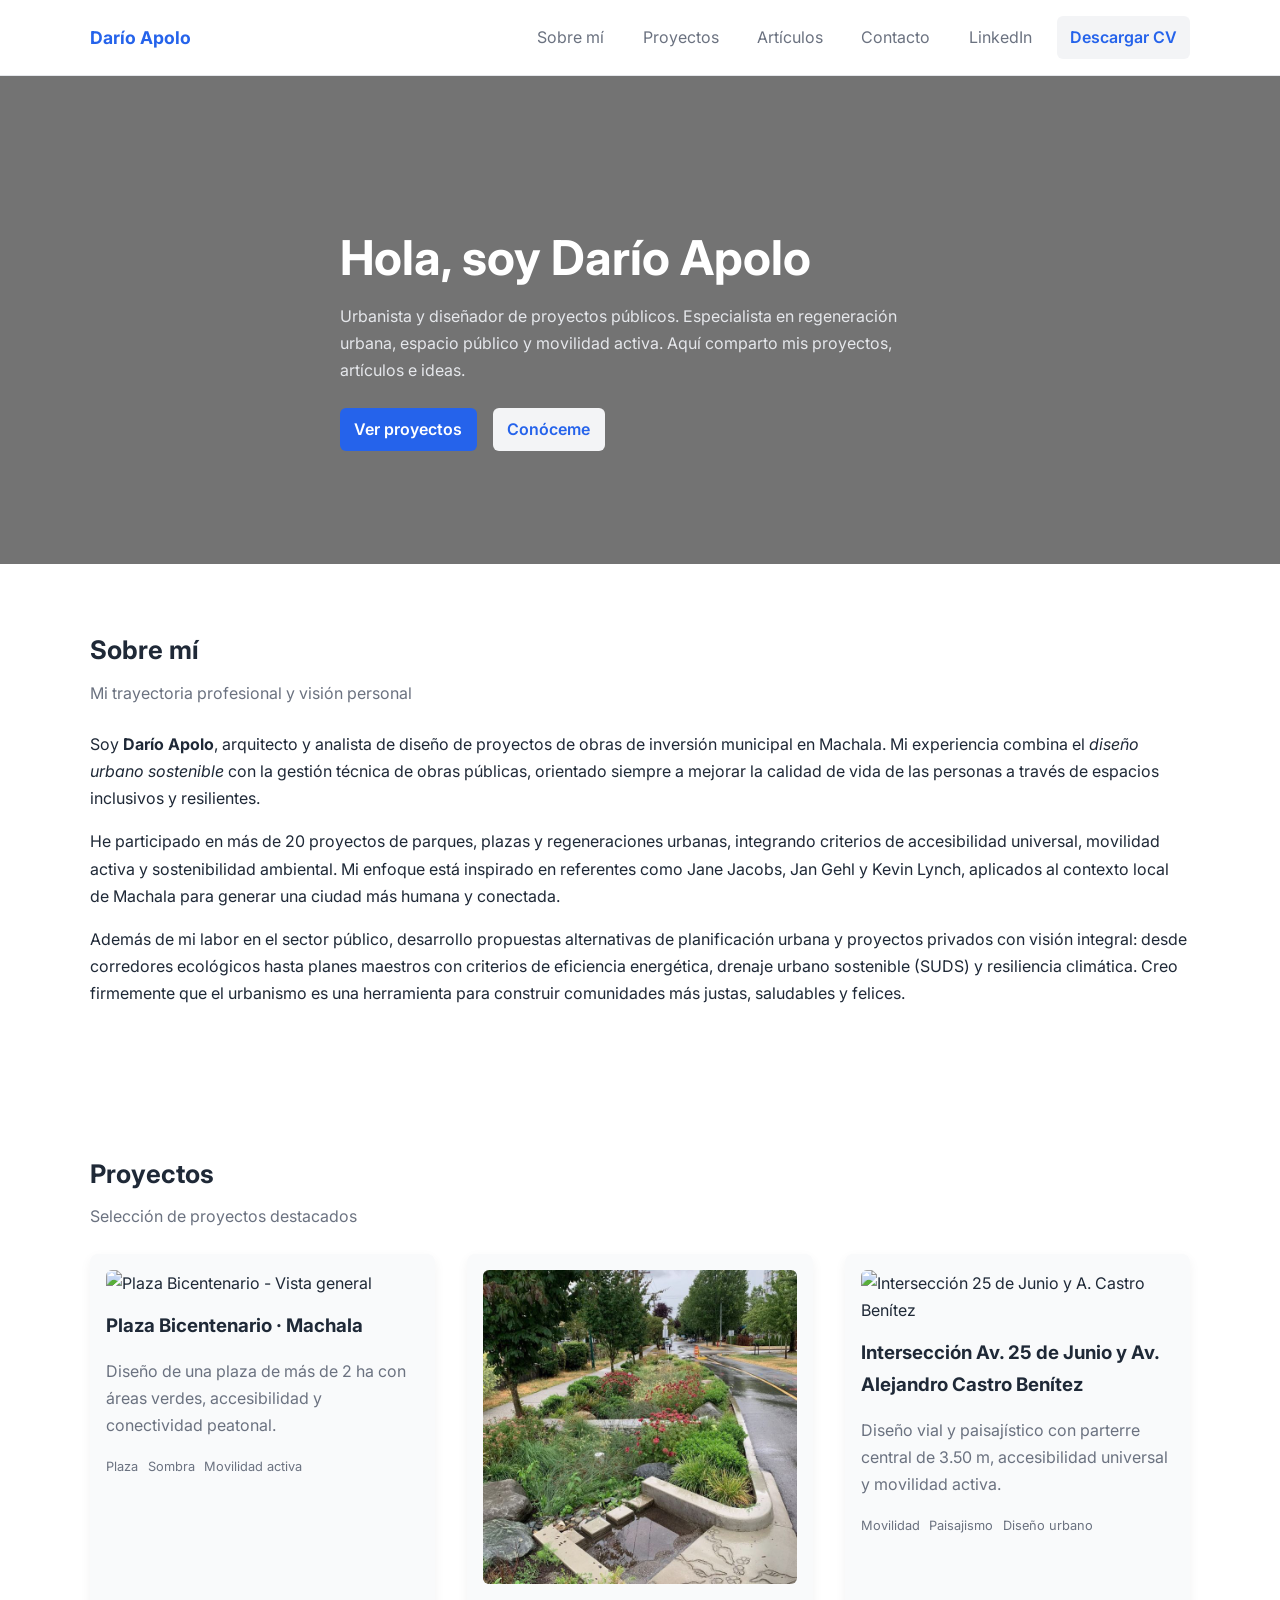
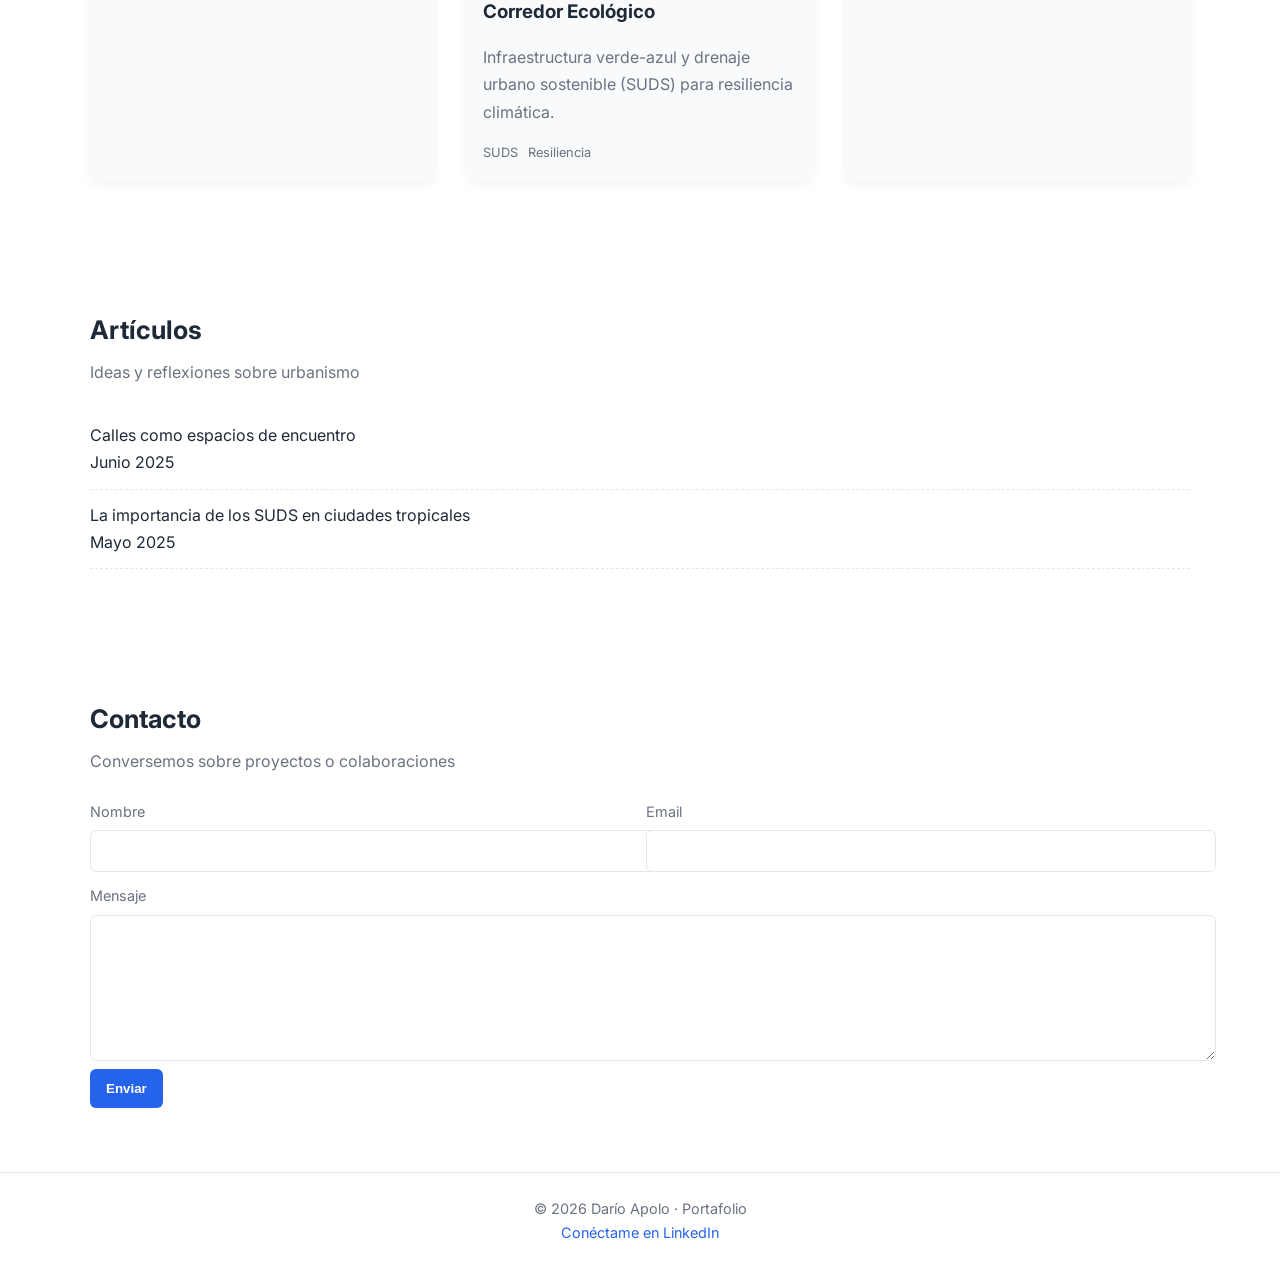
==== index.html @ 5252ee56 "Primer commit: portafolio" ====
<!doctype html>
<html lang="es">
<head>
  <meta charset="utf-8" />
  <meta name="viewport" content="width=device-width, initial-scale=1" />
  <title>Portafolio — Darío Apolo</title>
  <meta name="description" content="Portafolio profesional de Darío Apolo: proyectos urbanos, artículos y contacto." />
  <link rel="icon" href="favicon.ico" />
  <link href="https://fonts.googleapis.com/css2?family=Inter:wght@400;600;700&display=swap" rel="stylesheet">

  <style>
    :root {
      --bg: #ffffff;
      --text: #1f2937;
      --muted: #6b7280;
      --brand: #2563eb;
    }

    body {
      margin: 0;
      font-family: 'Inter', sans-serif;
      color: var(--text);
      background: var(--bg);
      line-height: 1.7;
    }

    .container {width: min(1100px, 92%); margin-inline: auto;}

    /* ===== NAVBAR ===== */
    header {
      position: sticky;
      top: 0;
      background: white;
      border-bottom: 1px solid #e5e7eb;
      z-index: 50;
    }

    nav {
      display: flex;
      align-items: center;
      justify-content: space-between;
      padding: 1rem 0;
    }

    .brand {
      font-weight: 700;
      font-size: 1.1rem;
      color: var(--brand);
      text-decoration: none;
    }

    .nav-links {display: flex; gap: .8rem; flex-wrap: wrap;}
    .nav-links a {
      text-decoration: none;
      color: var(--muted);
      padding: 0.5rem 0.8rem;
      transition: 0.2s;
      border-radius: 6px;
    }
    .nav-links a:hover,
    .nav-links a.active {
      color: var(--brand);
      background: #f3f4f6;
    }

    .btn {
      padding: 0.5rem 0.9rem;
      border-radius: 6px;
      font-weight: 600;
      text-decoration: none;
    }
    .btn.secondary {
      background: #f3f4f6;
      color: var(--brand);
    }

    /* ===== HERO con foto de fondo ===== */
    .hero {
      position: relative;
      min-height: 40vH;
      display: flex;
      align-items: center;
      color: white;
      background: url("img/perfil.jpg") center/cover no-repeat;
    background-position:center 20%;}

    .hero .overlay {
      position: absolute;
      inset: 0;
      background: rgba(0,0,0,0.55);
      z-index: 1;
    }

    .hero-content {
      position: relative;
      z-index: 2;
      max-width: 600px;
    }

    .hero-content h1 {
      font-size: clamp(2rem, 4vw, 3rem);
      margin-bottom: 1rem;
      line-height: 1.2;
    }

    .hero-content p {
      margin-bottom: 1.5rem;
      color: #e5e7eb;
    }

    .buttons {display: flex; gap: 1rem; flex-wrap: wrap;}

    /* ===== SECCIONES ===== */
    section {padding: 64px 0;}
    .section-title {font-size: 1.6rem; margin: 0 0 0.5rem;}
    .section-lead {color: var(--muted); margin: 0 0 1.5rem;}

    /* ===== GRID PROYECTOS ===== */
    .grid {
      display: grid;
      gap: 32px;
      grid-template-columns: repeat(auto-fill, minmax(300px, 1fr));
    }

    .card {
      background: #f9fafb;
      border-radius: 8px;
      padding: 16px;
      box-shadow: 0 4px 12px rgba(0,0,0,0.05);
    }
    .card img {
      width: 100%;
      border-radius: 6px;
      margin-bottom: .8rem;
      display: block;
    }
    .card h3 {margin: 0.5rem 0;}
    .card p {color: var(--muted);}
    .badges {display: flex; gap: .6rem; flex-wrap: wrap; font-size: 0.8rem; color: var(--muted);}

    /* ===== ARTÍCULOS ===== */
    .post {padding: 12px 0; border-bottom: 1px dashed #e5e7eb;}
    .post a {text-decoration: none; color: var(--text);}
    .post a:hover {text-decoration: underline; color: var(--brand);}

    /* ===== FORMULARIO ===== */
    form .row {display: grid; gap: 12px; grid-template-columns: 1fr 1fr;}
    form .full {grid-column: span 2;}
    label {font-size: .9rem; color: var(--muted); margin-bottom: 6px; display: block;}
    input, textarea {
      width: 100%;
      padding: 12px;
      border-radius: 6px;
      border: 1px solid #e5e7eb;
      background: white;
      color: var(--text);
      font-family: inherit;
    }
    textarea {min-height: 120px;}
    input:focus, textarea:focus {
      outline: none;
      border-color: var(--brand);
      box-shadow: 0 0 0 2px rgba(37,99,235,.2);
    }
    button {
      background: var(--brand);
      color: white;
      border: none;
      padding: 12px 16px;
      border-radius: 6px;
      font-weight: 600;
      cursor: pointer;
    }

    /* ===== FOOTER ===== */
    footer {
      border-top: 1px solid #e5e7eb;
      padding: 24px 0;
      text-align: center;
      color: var(--muted);
      font-size: 0.9rem;
    }
  </style>
</head>
<body>
  <header>
    <div class="container">
      <nav>
        <a class="brand" href="#inicio">Darío Apolo</a>
        <div class="nav-links">
          <a href="#sobre-mi">Sobre mí</a>
          <a href="#proyectos">Proyectos</a>
          <a href="#articulos">Artículos</a>
          <a href="#contacto">Contacto</a>
          <a href="https://www.linkedin.com/in/joseapolog" target="_blank">LinkedIn</a>
          <a class="btn secondary" href="cv-dario-apolo.pdf" download target="_blank" rel="noopener">Descargar CV</a>
        </div>
      </nav>
    </div>
  </header>

  <main id="inicio">
    <!-- HERO -->
    <section class="hero">
      <div class="overlay"></div>
      <div class="hero-content container">
        <h1>Hola, soy <strong>Darío Apolo</strong></h1>
        <p>Urbanista y diseñador de proyectos públicos. Especialista en regeneración urbana, espacio público y movilidad activa. Aquí comparto mis proyectos, artículos e ideas.</p>
        <div class="buttons">
          <a class="btn" style="background: var(--brand); color:white;" href="#proyectos">Ver proyectos</a>
          <a class="btn secondary" href="#sobre-mi">Conóceme</a>
        </div>
      </div>
    </section>

    <!-- SOBRE MÍ -->
    <section id="sobre-mi" class="container">
      <h2 class="section-title">Sobre mí</h2>
      <p class="section-lead">Mi trayectoria profesional y visión personal</p>
      <p>Soy <strong>Darío Apolo</strong>, arquitecto y analista de diseño de proyectos de obras de inversión municipal en Machala. Mi experiencia combina el <em>diseño urbano sostenible</em> con la gestión técnica de obras públicas, orientado siempre a mejorar la calidad de vida de las personas a través de espacios inclusivos y resilientes.</p>
      <p>He participado en más de 20 proyectos de parques, plazas y regeneraciones urbanas, integrando criterios de accesibilidad universal, movilidad activa y sostenibilidad ambiental. Mi enfoque está inspirado en referentes como Jane Jacobs, Jan Gehl y Kevin Lynch, aplicados al contexto local de Machala para generar una ciudad más humana y conectada.</p>
      <p>Además de mi labor en el sector público, desarrollo propuestas alternativas de planificación urbana y proyectos privados con visión integral: desde corredores ecológicos hasta planes maestros con criterios de eficiencia energética, drenaje urbano sostenible (SUDS) y resiliencia climática. Creo firmemente que el urbanismo es una herramienta para construir comunidades más justas, saludables y felices.</p>
    </section>
<!-- PROYECTOS -->
<section id="proyectos" class="container">
  <h2 class="section-title">Proyectos</h2>
  <p class="section-lead">Selección de proyectos destacados</p>

  <div class="grid">
    <article class="card" data-gallery="bicentenario">
      <img src="img/plazabicentenario.jpg" alt="Plaza Bicentenario - Vista general">
      <h3>Plaza Bicentenario · Machala</h3>
      <p>Diseño de una plaza de más de 2 ha con áreas verdes, accesibilidad y conectividad peatonal.</p>
      <div class="badges"><span>Plaza</span><span>Sombra</span><span>Movilidad activa</span></div>
    </article>

    <article class="card" data-gallery="suds">
      <img src="img/SUDS.jpg" alt="Corredor ecológico - detalle">
      <h3>Corredor Ecológico</h3>
      <p>Infraestructura verde-azul y drenaje urbano sostenible (SUDS) para resiliencia climática.</p>
      <div class="badges"><span>SUDS</span><span>Resiliencia</span></div>
    </article>

    <article class="card" data-gallery="interseccion">
      <img src="img/Interseccion.jpg" alt="Intersección 25 de Junio y A. Castro Benítez">
      <h3>Intersección Av. 25 de Junio y Av. Alejandro Castro Benítez</h3>
      <p>Diseño vial y paisajístico con parterre central de 3.50 m, accesibilidad universal y movilidad activa.</p>
      <div class="badges"><span>Movilidad</span><span>Paisajismo</span><span>Diseño urbano</span></div>
    </article>
  </div>
</section>

<!-- LIGHTBOX -->
<div id="lightbox" class="lightbox hidden">
  <span class="close">&times;</span>
  <img class="lightbox-img" src="" alt="">
  <button class="prev">&#10094;</button>
  <button class="next">&#10095;</button>
</div>

<style>
  .lightbox {
    position: fixed; inset: 0;
    background: rgba(0,0,0,0.85);
    display: flex; justify-content: center; align-items: center;
    z-index: 999;
  }
  .lightbox.hidden {display: none;}
  .lightbox-img {
    max-width: 90%; max-height: 80vh;
    border-radius: 8px; box-shadow: 0 0 20px rgba(0,0,0,0.5);
  }
  .close {
    position: absolute; top: 20px; right: 30px;
    font-size: 2rem; color: #fff; cursor: pointer;
  }
  .prev, .next {
    position: absolute; top: 50%;
    transform: translateY(-50%);
    background: none; border: none;
    font-size: 3rem; color: #fff; cursor: pointer;
  }
  .prev {left: 20px;}
  .next {right: 20px;}
</style>

<script>
  // Galerías de imágenes
  const galleries = {
    bicentenario: [
      "img/plazabicentenario.jpg",
      "img/plaza2.jpg",
      "img/plaza3.jpg"
    ],
    suds: [
      "img/SUDS.jpg",
      "img/suds1.jpg",
      "img/SUDS3.jpg"
    ],
    interseccion: [
      "img/Interseccion.jpg",
      "img/inter1.jpg",
      "img/inter2.jpg"
    ]
  };

  const lightbox = document.getElementById("lightbox");
  const lightboxImg = document.querySelector(".lightbox-img");
  const closeBtn = document.querySelector(".close");
  const prevBtn = document.querySelector(".prev");
  const nextBtn = document.querySelector(".next");

  let currentGallery = [];
  let currentIndex = 0;

  // Abrir galería al hacer clic
  document.querySelectorAll(".card").forEach(card => {
    card.addEventListener("click", () => {
      const galleryName = card.dataset.gallery;
      currentGallery = galleries[galleryName];
      currentIndex = 0;
      showImage();
      lightbox.classList.remove("hidden");
    });
  });

  function showImage() {
    lightboxImg.src = currentGallery[currentIndex];
  }

  // Controles
  prevBtn.addEventListener("click", () => {
    currentIndex = (currentIndex - 1 + currentGallery.length) % currentGallery.length;
    showImage();
  });
  nextBtn.addEventListener("click", () => {
    currentIndex = (currentIndex + 1) % currentGallery.length;
    showImage();
  });
  closeBtn.addEventListener("click", () => lightbox.classList.add("hidden"));

  // Teclado
  document.addEventListener("keydown", e => {
    if (lightbox.classList.contains("hidden")) return;
    if (e.key === "Escape") lightbox.classList.add("hidden");
    if (e.key === "ArrowLeft") prevBtn.click();
    if (e.key === "ArrowRight") nextBtn.click();
  });
</script>

    <!-- ARTÍCULOS -->
    <section id="articulos" class="container">
      <h2 class="section-title">Artículos</h2>
      <p class="section-lead">Ideas y reflexiones sobre urbanismo</p>
      <div class="post"><a href="#">Calles como espacios de encuentro</a><div class="small">Junio 2025</div></div>
      <div class="post"><a href="#">La importancia de los SUDS en ciudades tropicales</a><div class="small">Mayo 2025</div></div>
    </section>

    <!-- CONTACTO -->
    <section id="contacto" class="container">
      <h2 class="section-title">Contacto</h2>
      <p class="section-lead">Conversemos sobre proyectos o colaboraciones</p>
      <form action="mailto:correo@ejemplo.com" method="post" enctype="text/plain">
        <div class="row">
          <div>
            <label for="nombre">Nombre</label>
            <input id="nombre" name="Nombre" required>
          </div>
          <div>
            <label for="email">Email</label>
            <input id="email" type="email" name="Email" required>
          </div>
          <div class="full">
            <label for="mensaje">Mensaje</label>
            <textarea id="mensaje" name="Mensaje"></textarea>
          </div>
        </div>
        <button type="submit">Enviar</button>
      </form>
    </section>
  </main>

  <!-- FOOTER -->
  <footer>
    © <span id="year"></span> Darío Apolo · Portafolio  
    <br>
    <a href="https://www.linkedin.com/in/joseapolog" target="_blank" style="color:var(--brand); text-decoration:none;">
      Conéctame en LinkedIn
    </a>
  </footer>

  <script>
    document.getElementById('year').textContent = new Date().getFullYear();
    const links = document.querySelectorAll('.nav-links a[href^="#"]');
    const sections = [...links].map(a => document.querySelector(a.getAttribute('href')));
    const observer = new IntersectionObserver(entries => {
      entries.forEach(entry => {
        if(entry.isIntersecting){
          links.forEach(a=>a.classList.remove('active'));
          const active=links.find(a=>a.getAttribute('href')==='#'+entry.target.id);
          if(active) active.classList.add('active');
        }
      });
    },{threshold:.3});
    sections.forEach(sec => {if(sec) observer.observe(sec)});
  </script>
</body>
</html>
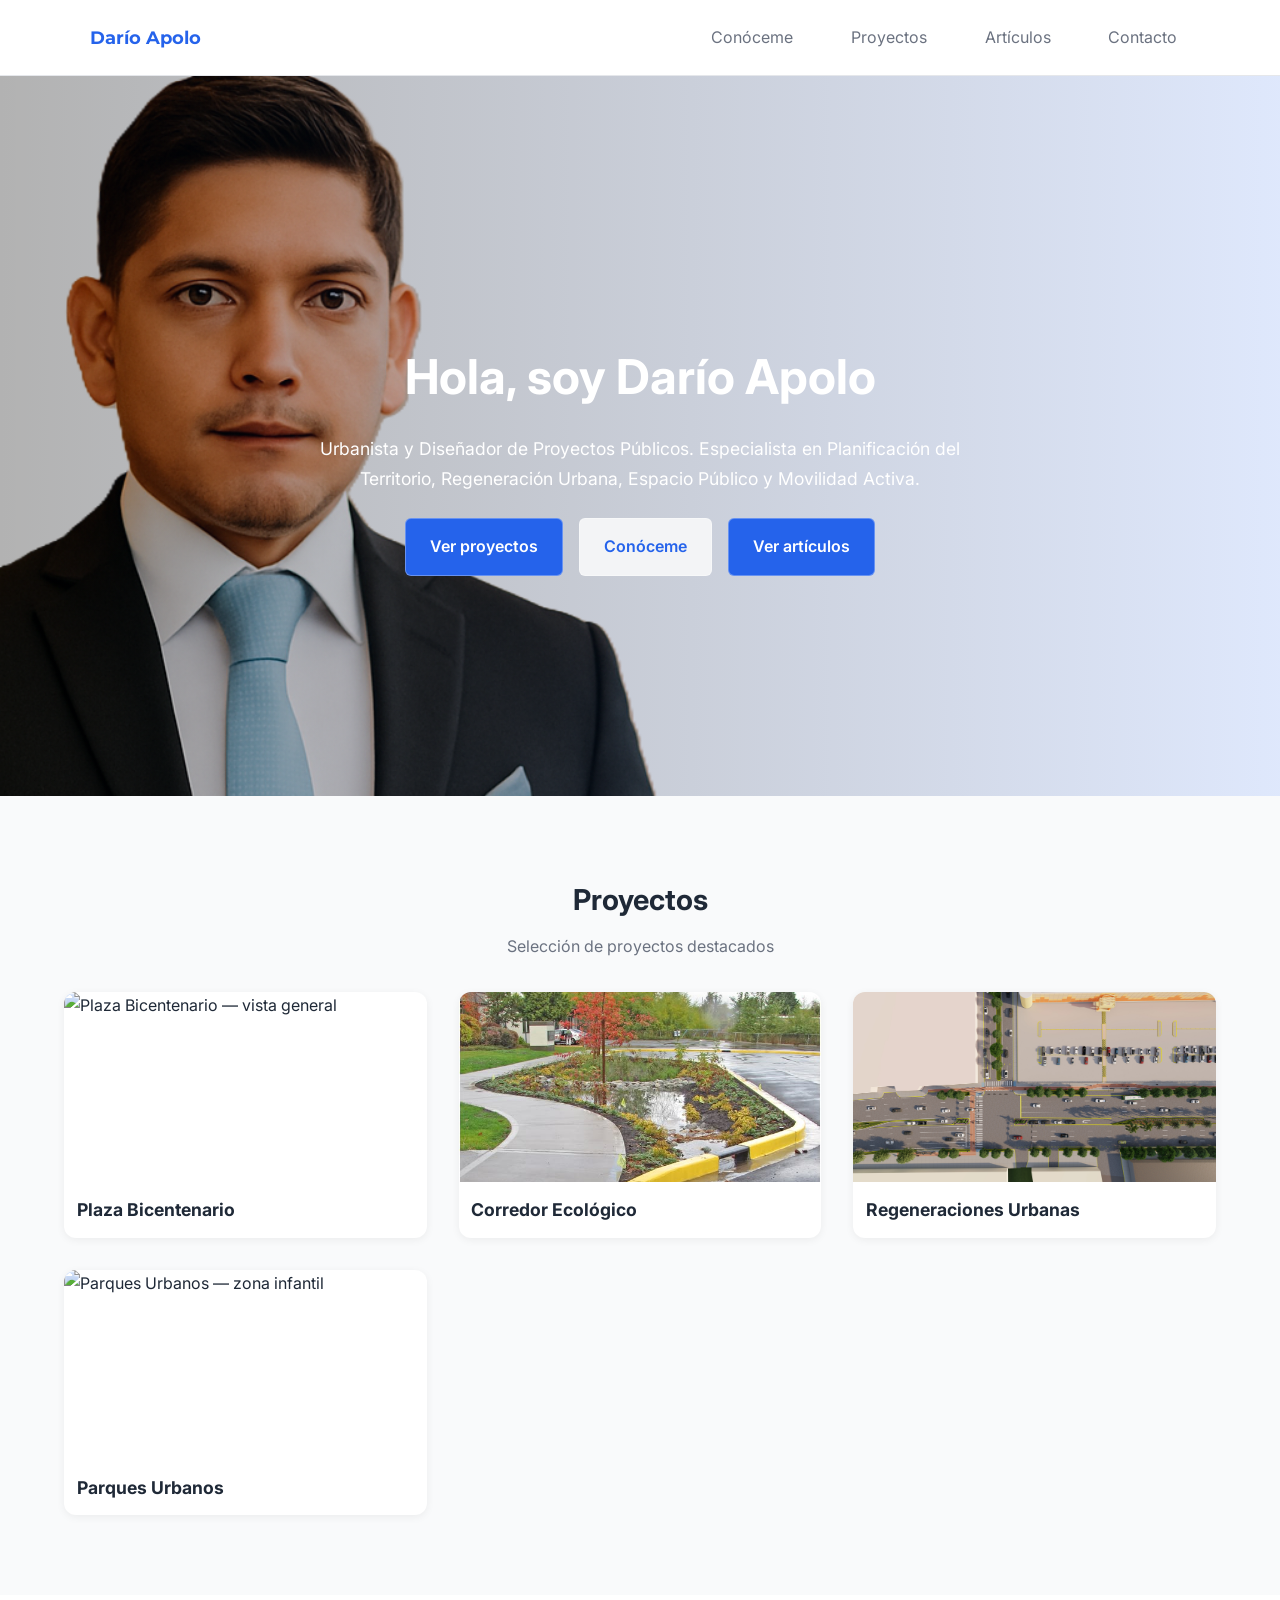
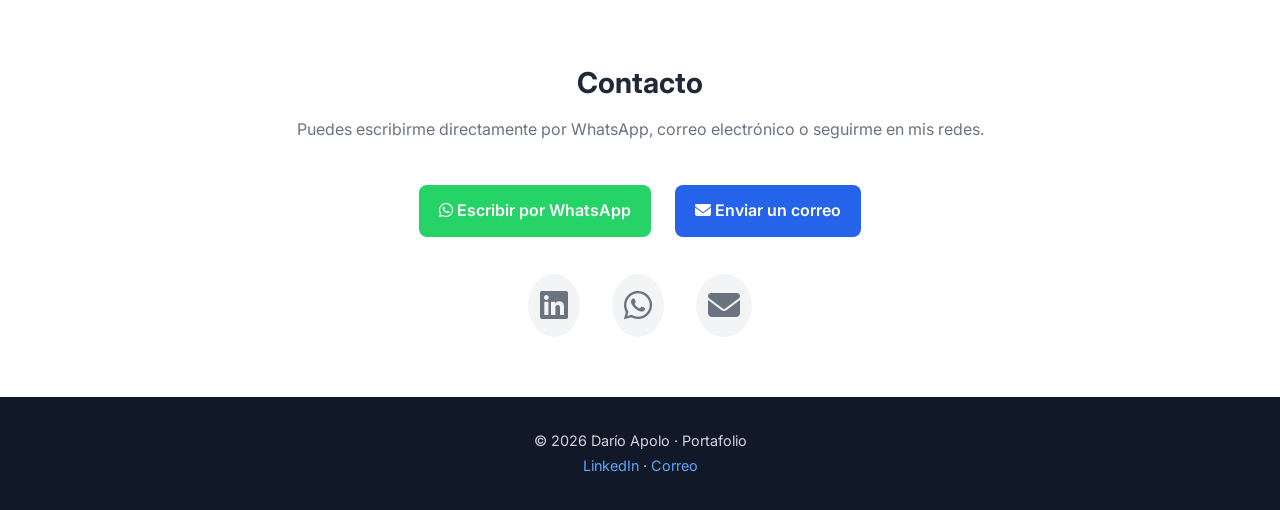
==== commit f0b4067a: "Actualizar contenido en index.html" ====
--- a/index.html
+++ b/index.html
@@ -5,195 +5,177 @@
   <meta name="viewport" content="width=device-width, initial-scale=1" />
   <title>Portafolio — Darío Apolo</title>
   <meta name="description" content="Portafolio profesional de Darío Apolo: proyectos urbanos, artículos y contacto." />
-  <link rel="icon" href="favicon.ico" />
-  <link href="https://fonts.googleapis.com/css2?family=Inter:wght@400;600;700&display=swap" rel="stylesheet">
-
-  <style>
+  <link href="https://fonts.googleapis.com/css2?family=Inter:wght@400;600&family=Montserrat:wght@700&display=swap" rel="stylesheet">
+  <!-- FontAwesome para iconos -->
+  <link rel="stylesheet" href="https://cdnjs.cloudflare.com/ajax/libs/font-awesome/6.5.0/css/all.min.css">
+<style>
     :root {
       --bg: #ffffff;
+      --bg-alt: #f9fafb;
       --text: #1f2937;
       --muted: #6b7280;
       --brand: #2563eb;
-    }
-
-    body {
-      margin: 0;
-      font-family: 'Inter', sans-serif;
-      color: var(--text);
-      background: var(--bg);
-      line-height: 1.7;
-    }
-
-    .container {width: min(1100px, 92%); margin-inline: auto;}
-
-    /* ===== NAVBAR ===== */
-    header {
-      position: sticky;
-      top: 0;
-      background: white;
-      border-bottom: 1px solid #e5e7eb;
-      z-index: 50;
-    }
-
-    nav {
+      --brand-dark: #1e40af;
+      --overlay: rgba(0,0,0,.65);
+    }
+
+    * {box-sizing: border-box;}
+    body {margin:0; font-family:'Inter',sans-serif; color:var(--text); background:var(--bg); line-height:1.7;}
+    .container {width:min(1100px,92%); margin-inline:auto;}
+    a {color:inherit}
+
+    /* Header */
+    header {position:sticky; top:0; background:#fff; border-bottom:1px solid #e5e7eb; z-index:50;}
+    nav {display:flex; justify-content:space-between; align-items:center; padding:1rem 0;}
+    .brand {font-family:'Montserrat',sans-serif; font-weight:700; font-size:1.1rem; color:var(--brand); text-decoration:none;}
+    .nav-links {display:flex; gap:2rem;}
+    .nav-links a {text-decoration:none; color:var(--muted); padding:.5rem .8rem; border-radius:6px; transition:.2s;}
+    .nav-links a:hover {background:#f3f4f6; color:var(--brand);}
+
+    /* Hero */
+    .hero {
+      position: relative;
       display: flex;
+      flex-direction: column;
+      justify-content: center;
       align-items: center;
-      justify-content: space-between;
-      padding: 1rem 0;
-    }
-
-    .brand {
-      font-weight: 700;
+      min-height: 80vh;
+      text-align: center;
+      color: white;
+      background: url("img/perfil1.png") no-repeat;
+      background-size: cover;
+      background-position: 20% top; /* desplaza tu cara a la izquierda */
+    }
+
+    .hero::before {
+  content: "";
+  position: absolute;
+  inset: 0;
+  background: 
+    linear-gradient(to right, rgba(0,0,0,0.3), rgba(37,99,235,0.15)), /* degradado dinámico */
+    url("img/perfil1.png") no-repeat;
+  background-size: cover;
+  background-position: 20% top;
+  z-index: 0;
+}
+    .hero > * {
+      position: relative;
+      z-index: 2;
+    }
+
+    .hero h1 {
+      font-size: clamp(2rem, 5vw, 3rem);
+      margin-bottom: 1rem;
+    }
+
+    .hero p {
+      max-width: 650px;
+      margin: 0 auto 1.5rem;
       font-size: 1.1rem;
-      color: var(--brand);
-      text-decoration: none;
-    }
-
-    .nav-links {display: flex; gap: .8rem; flex-wrap: wrap;}
-    .nav-links a {
-      text-decoration: none;
-      color: var(--muted);
-      padding: 0.5rem 0.8rem;
-      transition: 0.2s;
-      border-radius: 6px;
-    }
-    .nav-links a:hover,
-    .nav-links a.active {
-      color: var(--brand);
-      background: #f3f4f6;
+    }
+
+    .buttons {
+      display: flex;
+      gap: 1rem;
+      justify-content: center;
+      flex-wrap: wrap;
     }
 
     .btn {
-      padding: 0.5rem 0.9rem;
+      padding: 0.9rem 1.5rem;
       border-radius: 6px;
       font-weight: 600;
       text-decoration: none;
-    }
-    .btn.secondary {
-      background: #f3f4f6;
-      color: var(--brand);
-    }
-
-    /* ===== HERO con foto de fondo ===== */
-    .hero {
-      position: relative;
-      min-height: 40vH;
-      display: flex;
-      align-items: center;
-      color: white;
-      background: url("img/perfil.jpg") center/cover no-repeat;
-    background-position:center 20%;}
-
-    .hero .overlay {
-      position: absolute;
-      inset: 0;
-      background: rgba(0,0,0,0.55);
-      z-index: 1;
-    }
-
-    .hero-content {
-      position: relative;
-      z-index: 2;
-      max-width: 600px;
-    }
-
-    .hero-content h1 {
-      font-size: clamp(2rem, 4vw, 3rem);
-      margin-bottom: 1rem;
-      line-height: 1.2;
-    }
-
-    .hero-content p {
-      margin-bottom: 1.5rem;
-      color: #e5e7eb;
-    }
-
-    .buttons {display: flex; gap: 1rem; flex-wrap: wrap;}
-
-    /* ===== SECCIONES ===== */
-    section {padding: 64px 0;}
-    .section-title {font-size: 1.6rem; margin: 0 0 0.5rem;}
-    .section-lead {color: var(--muted); margin: 0 0 1.5rem;}
-
-    /* ===== GRID PROYECTOS ===== */
-    .grid {
-      display: grid;
-      gap: 32px;
-      grid-template-columns: repeat(auto-fill, minmax(300px, 1fr));
-    }
-
-    .card {
-      background: #f9fafb;
-      border-radius: 8px;
-      padding: 16px;
-      box-shadow: 0 4px 12px rgba(0,0,0,0.05);
-    }
-    .card img {
-      width: 100%;
-      border-radius: 6px;
-      margin-bottom: .8rem;
-      display: block;
-    }
-    .card h3 {margin: 0.5rem 0;}
-    .card p {color: var(--muted);}
-    .badges {display: flex; gap: .6rem; flex-wrap: wrap; font-size: 0.8rem; color: var(--muted);}
-
-    /* ===== ARTÍCULOS ===== */
-    .post {padding: 12px 0; border-bottom: 1px dashed #e5e7eb;}
-    .post a {text-decoration: none; color: var(--text);}
-    .post a:hover {text-decoration: underline; color: var(--brand);}
-
-    /* ===== FORMULARIO ===== */
-    form .row {display: grid; gap: 12px; grid-template-columns: 1fr 1fr;}
-    form .full {grid-column: span 2;}
-    label {font-size: .9rem; color: var(--muted); margin-bottom: 6px; display: block;}
-    input, textarea {
-      width: 100%;
-      padding: 12px;
-      border-radius: 6px;
-      border: 1px solid #e5e7eb;
-      background: white;
-      color: var(--text);
-      font-family: inherit;
-    }
-    textarea {min-height: 120px;}
-    input:focus, textarea:focus {
-      outline: none;
-      border-color: var(--brand);
-      box-shadow: 0 0 0 2px rgba(37,99,235,.2);
-    }
-    button {
-      background: var(--brand);
-      color: white;
-      border: none;
-      padding: 12px 16px;
-      border-radius: 6px;
-      font-weight: 600;
-      cursor: pointer;
-    }
-
-    /* ===== FOOTER ===== */
-    footer {
-      border-top: 1px solid #e5e7eb;
-      padding: 24px 0;
-      text-align: center;
-      color: var(--muted);
-      font-size: 0.9rem;
-    }
-  </style>
+      transition: 0.3s;
+    }
+
+    .btn.primary { background: #2563eb; color: white; }
+    .btn.secondary { background: #f3f4f6; color: #2563eb; }
+    .btn:hover { transform: scale(1.05); box-shadow: 0 6px 20px rgba(0,0,0,0.3); }
+    .btn {
+  backdrop-filter: blur(6px);
+  border: 1px solid rgba(255,255,255,0.3);
+}
+.card:hover {
+  transform: translateY(-6px) scale(1.02);
+  box-shadow: 0 12px 25px rgba(0,0,0,0.15);
+}
+.contact-icons a {
+  background: #f3f4f6;
+  border-radius: 50%;
+  padding: 12px;
+  transition: 0.3s;
+}
+.contact-icons a:hover {
+  background: var(--brand);
+  color: white;
+}
+footer {
+  background: linear-gradient(135deg, #111827, #1f2937);
+}
+
+    /* Secciones */
+    section {padding:64px 0;}
+    .section-title {font-size:1.8rem; text-align:center; margin:0 0 .5rem;}
+    .section-lead {color:var(--muted); text-align:center; margin:0 0 2rem;}
+
+    /* Proyectos (full width) */
+    .fullwidth {width:100%; padding:80px 0; background:var(--bg-alt);}
+    .fullwidth .grid {display:grid; gap:32px; grid-template-columns:repeat(auto-fit, minmax(280px,1fr)); width:100%; padding-inline:clamp(16px,5vw,64px);}
+
+    .card {background:#fff; border-radius:12px; box-shadow:0 2px 8px rgba(0,0,0,.06); overflow:hidden; transition:.2s; cursor:pointer;}
+    .card:hover {transform:translateY(-4px); box-shadow:0 10px 22px rgba(0,0,0,.12);}
+    .card img {width:100%; height:190px; object-fit:cover; display:block;}
+    .card h3 {margin:.8rem; font-size:1.1rem;}
+
+    /* Contacto */
+    .contact-buttons {text-align:center; margin-top:2rem;}
+    .contact-buttons a {display:inline-block; margin:10px; padding:12px 20px; border-radius:8px; font-weight:600; text-decoration:none; color:#fff;}
+    .whatsapp {background:#25D366;}
+    .email {background:var(--brand);}
+    .contact-icons {margin-top:2rem; text-align:center; font-size:2rem;}
+    .contact-icons a {margin:0 12px; color:var(--muted); transition:.2s;}
+    .contact-icons a:hover {color:var(--brand);}
+
+    /* Footer */
+    footer {background:#111827; color:#d1d5db; text-align:center; padding:2rem 1rem; font-size:.9rem;}
+    footer a {color:#60a5fa; text-decoration:none;}
+    footer a:hover {text-decoration:underline;}
+
+    /* Lightbox personalizado */
+    body.no-scroll {overflow:hidden;}
+    .lb {display:none; position:fixed; inset:0; background:var(--overlay); backdrop-filter: blur(3px); z-index:1000; align-items:center; justify-content:center;}
+    .lb[aria-hidden="false"] {display:flex;}
+    .lb-dialog {position:relative; width:min(95vw, 1100px); max-height:90vh; background:#0b0b0b; border-radius:14px; padding:10px; display:flex; align-items:center; justify-content:center; box-shadow:0 20px 60px rgba(0,0,0,.5);}
+    .lb-figure {margin:0; width:100%; display:flex; flex-direction:column; align-items:center; gap:10px;}
+    .lb-img {max-width:100%; max-height:75vh; border-radius:10px; display:block; object-fit:contain; background:#000;}
+    .lb-cap {color:#e5e7eb; font-size:.95rem; text-align:center; min-height:1.2em;}
+
+    .lb-btn {position:absolute; top:50%; transform:translateY(-50%); background:rgba(255,255,255,.12); color:#fff; border:none; width:46px; height:46px; border-radius:999px; font-size:22px; cursor:pointer; display:flex; align-items:center; justify-content:center; transition:.2s;}
+    .lb-btn:hover {background:rgba(255,255,255,.22);}
+    .lb-prev {left:12px;}
+    .lb-next {right:12px;}
+    .lb-close {position:absolute; top:10px; right:10px; width:42px; height:42px; border-radius:999px; border:none; cursor:pointer; background:rgba(255,255,255,.12); color:#fff; font-size:22px;}
+    .lb-hint {position:absolute; bottom:8px; right:12px; color:#9ca3af; font-size:.8rem;}
+
+    @media (max-width: 640px) {
+      .lb-dialog {width:96vw; padding:8px;}
+      .lb-btn {width:40px; height:40px; font-size:20px;}
+      .lb-img {max-height:70vh;}
+    }
+      </style>
 </head>
 <body>
+  <!-- HEADER -->
   <header>
     <div class="container">
       <nav>
         <a class="brand" href="#inicio">Darío Apolo</a>
         <div class="nav-links">
-          <a href="#sobre-mi">Sobre mí</a>
+          <a href="conoceme.html">Conóceme</a>
           <a href="#proyectos">Proyectos</a>
-          <a href="#articulos">Artículos</a>
+          <a href="https://www.linkedin.com/in/joseapolog" target="_blank">Artículos</a>
           <a href="#contacto">Contacto</a>
-          <a href="https://www.linkedin.com/in/joseapolog" target="_blank">LinkedIn</a>
-          <a class="btn secondary" href="cv-dario-apolo.pdf" download target="_blank" rel="noopener">Descargar CV</a>
         </div>
       </nav>
     </div>
@@ -202,207 +184,216 @@
   <main id="inicio">
     <!-- HERO -->
     <section class="hero">
-      <div class="overlay"></div>
-      <div class="hero-content container">
-        <h1>Hola, soy <strong>Darío Apolo</strong></h1>
-        <p>Urbanista y diseñador de proyectos públicos. Especialista en regeneración urbana, espacio público y movilidad activa. Aquí comparto mis proyectos, artículos e ideas.</p>
-        <div class="buttons">
-          <a class="btn" style="background: var(--brand); color:white;" href="#proyectos">Ver proyectos</a>
-          <a class="btn secondary" href="#sobre-mi">Conóceme</a>
-        </div>
+      <h1>Hola, soy <strong>Darío Apolo</strong></h1>
+      <p>Urbanista y Diseñador de Proyectos Públicos. Especialista en Planificación del Territorio, Regeneración Urbana, Espacio Público y Movilidad Activa.</p>
+      <div class="buttons">
+        <a class="btn primary" href="#proyectos">Ver proyectos</a>
+        <a class="btn secondary" href="conoceme.html">Conóceme</a>
+        <a class="btn primary" href="https://www.linkedin.com/in/joseapolog" target="_blank">Ver artículos</a>
       </div>
     </section>
 
-    <!-- SOBRE MÍ -->
-    <section id="sobre-mi" class="container">
-      <h2 class="section-title">Sobre mí</h2>
-      <p class="section-lead">Mi trayectoria profesional y visión personal</p>
-      <p>Soy <strong>Darío Apolo</strong>, arquitecto y analista de diseño de proyectos de obras de inversión municipal en Machala. Mi experiencia combina el <em>diseño urbano sostenible</em> con la gestión técnica de obras públicas, orientado siempre a mejorar la calidad de vida de las personas a través de espacios inclusivos y resilientes.</p>
-      <p>He participado en más de 20 proyectos de parques, plazas y regeneraciones urbanas, integrando criterios de accesibilidad universal, movilidad activa y sostenibilidad ambiental. Mi enfoque está inspirado en referentes como Jane Jacobs, Jan Gehl y Kevin Lynch, aplicados al contexto local de Machala para generar una ciudad más humana y conectada.</p>
-      <p>Además de mi labor en el sector público, desarrollo propuestas alternativas de planificación urbana y proyectos privados con visión integral: desde corredores ecológicos hasta planes maestros con criterios de eficiencia energética, drenaje urbano sostenible (SUDS) y resiliencia climática. Creo firmemente que el urbanismo es una herramienta para construir comunidades más justas, saludables y felices.</p>
-    </section>
-<!-- PROYECTOS -->
-<section id="proyectos" class="container">
-  <h2 class="section-title">Proyectos</h2>
-  <p class="section-lead">Selección de proyectos destacados</p>
-
-  <div class="grid">
-    <article class="card" data-gallery="bicentenario">
-      <img src="img/plazabicentenario.jpg" alt="Plaza Bicentenario - Vista general">
-      <h3>Plaza Bicentenario · Machala</h3>
-      <p>Diseño de una plaza de más de 2 ha con áreas verdes, accesibilidad y conectividad peatonal.</p>
-      <div class="badges"><span>Plaza</span><span>Sombra</span><span>Movilidad activa</span></div>
-    </article>
-
-    <article class="card" data-gallery="suds">
-      <img src="img/SUDS.jpg" alt="Corredor ecológico - detalle">
-      <h3>Corredor Ecológico</h3>
-      <p>Infraestructura verde-azul y drenaje urbano sostenible (SUDS) para resiliencia climática.</p>
-      <div class="badges"><span>SUDS</span><span>Resiliencia</span></div>
-    </article>
-
-    <article class="card" data-gallery="interseccion">
-      <img src="img/Interseccion.jpg" alt="Intersección 25 de Junio y A. Castro Benítez">
-      <h3>Intersección Av. 25 de Junio y Av. Alejandro Castro Benítez</h3>
-      <p>Diseño vial y paisajístico con parterre central de 3.50 m, accesibilidad universal y movilidad activa.</p>
-      <div class="badges"><span>Movilidad</span><span>Paisajismo</span><span>Diseño urbano</span></div>
-    </article>
-  </div>
-</section>
-
-<!-- LIGHTBOX -->
-<div id="lightbox" class="lightbox hidden">
-  <span class="close">&times;</span>
-  <img class="lightbox-img" src="" alt="">
-  <button class="prev">&#10094;</button>
-  <button class="next">&#10095;</button>
-</div>
-
-<style>
-  .lightbox {
-    position: fixed; inset: 0;
-    background: rgba(0,0,0,0.85);
-    display: flex; justify-content: center; align-items: center;
-    z-index: 999;
-  }
-  .lightbox.hidden {display: none;}
-  .lightbox-img {
-    max-width: 90%; max-height: 80vh;
-    border-radius: 8px; box-shadow: 0 0 20px rgba(0,0,0,0.5);
-  }
-  .close {
-    position: absolute; top: 20px; right: 30px;
-    font-size: 2rem; color: #fff; cursor: pointer;
-  }
-  .prev, .next {
-    position: absolute; top: 50%;
-    transform: translateY(-50%);
-    background: none; border: none;
-    font-size: 3rem; color: #fff; cursor: pointer;
-  }
-  .prev {left: 20px;}
-  .next {right: 20px;}
-</style>
-
-<script>
-  // Galerías de imágenes
-  const galleries = {
-    bicentenario: [
-      "img/plazabicentenario.jpg",
-      "img/plaza2.jpg",
-      "img/plaza3.jpg"
-    ],
-    suds: [
-      "img/SUDS.jpg",
-      "img/suds1.jpg",
-      "img/SUDS3.jpg"
-    ],
-    interseccion: [
-      "img/Interseccion.jpg",
-      "img/inter1.jpg",
-      "img/inter2.jpg"
-    ]
-  };
-
-  const lightbox = document.getElementById("lightbox");
-  const lightboxImg = document.querySelector(".lightbox-img");
-  const closeBtn = document.querySelector(".close");
-  const prevBtn = document.querySelector(".prev");
-  const nextBtn = document.querySelector(".next");
-
-  let currentGallery = [];
-  let currentIndex = 0;
-
-  // Abrir galería al hacer clic
-  document.querySelectorAll(".card").forEach(card => {
-    card.addEventListener("click", () => {
-      const galleryName = card.dataset.gallery;
-      currentGallery = galleries[galleryName];
-      currentIndex = 0;
-      showImage();
-      lightbox.classList.remove("hidden");
-    });
-  });
-
-  function showImage() {
-    lightboxImg.src = currentGallery[currentIndex];
-  }
-
-  // Controles
-  prevBtn.addEventListener("click", () => {
-    currentIndex = (currentIndex - 1 + currentGallery.length) % currentGallery.length;
-    showImage();
-  });
-  nextBtn.addEventListener("click", () => {
-    currentIndex = (currentIndex + 1) % currentGallery.length;
-    showImage();
-  });
-  closeBtn.addEventListener("click", () => lightbox.classList.add("hidden"));
-
-  // Teclado
-  document.addEventListener("keydown", e => {
-    if (lightbox.classList.contains("hidden")) return;
-    if (e.key === "Escape") lightbox.classList.add("hidden");
-    if (e.key === "ArrowLeft") prevBtn.click();
-    if (e.key === "ArrowRight") nextBtn.click();
-  });
-</script>
-
-    <!-- ARTÍCULOS -->
-    <section id="articulos" class="container">
-      <h2 class="section-title">Artículos</h2>
-      <p class="section-lead">Ideas y reflexiones sobre urbanismo</p>
-      <div class="post"><a href="#">Calles como espacios de encuentro</a><div class="small">Junio 2025</div></div>
-      <div class="post"><a href="#">La importancia de los SUDS en ciudades tropicales</a><div class="small">Mayo 2025</div></div>
+    <!-- PROYECTOS -->
+    <section id="proyectos" class="fullwidth">
+      <h2 class="section-title">Proyectos</h2>
+      <p class="section-lead">Selección de proyectos destacados</p>
+      <div class="grid">
+        <article class="card" data-gallery="bicentenario">
+          <img src="img/plaza1.jpg" alt="Plaza Bicentenario — vista general">
+          <h3>Plaza Bicentenario</h3>
+        </article>
+        <article class="card" data-gallery="suds">
+          <img src="img/suds1.jpg" alt="Corredor Ecológico — vista general">
+          <h3>Corredor Ecológico</h3>
+        </article>
+        <article class="card" data-gallery="inter">
+          <img src="img/inter1.jpg" alt="Intersección Av. 25 de Junio — vista general">
+          <h3>Regeneraciones Urbanas</h3>
+        </article>
+        <article class="card" data-gallery="parques">
+          <img src="img/parque1.jpg" alt="Parques Urbanos — zona infantil">
+          <h3>Parques Urbanos</h3>
+        </article>
+      </div>
     </section>
 
     <!-- CONTACTO -->
     <section id="contacto" class="container">
       <h2 class="section-title">Contacto</h2>
-      <p class="section-lead">Conversemos sobre proyectos o colaboraciones</p>
-      <form action="mailto:correo@ejemplo.com" method="post" enctype="text/plain">
-        <div class="row">
-          <div>
-            <label for="nombre">Nombre</label>
-            <input id="nombre" name="Nombre" required>
-          </div>
-          <div>
-            <label for="email">Email</label>
-            <input id="email" type="email" name="Email" required>
-          </div>
-          <div class="full">
-            <label for="mensaje">Mensaje</label>
-            <textarea id="mensaje" name="Mensaje"></textarea>
-          </div>
-        </div>
-        <button type="submit">Enviar</button>
-      </form>
+      <p class="section-lead">Puedes escribirme directamente por WhatsApp, correo electrónico o seguirme en mis redes.</p>
+
+      <div class="contact-buttons">
+        <a class="whatsapp" href="https://wa.me/593981343006?text=Hola%20Dar%C3%ADo,%20quiero%20m%C3%A1s%20informaci%C3%B3n" target="_blank">
+          <i class="fab fa-whatsapp"></i> Escribir por WhatsApp
+        </a>
+        <a class="email" href="mailto:joseapolo1996@gmail.com">
+          <i class="fas fa-envelope"></i> Enviar un correo
+        </a>
+      </div>
+
+      <div class="contact-icons">
+        <a href="https://www.linkedin.com/in/joseapolog" target="_blank" aria-label="LinkedIn"><i class="fab fa-linkedin"></i></a>
+        <a href="https://wa.me/593981343006" target="_blank" aria-label="WhatsApp"><i class="fab fa-whatsapp"></i></a>
+        <a href="mailto:joseapolo1996@gmail.com" aria-label="Correo"><i class="fas fa-envelope"></i></a>
+      </div>
     </section>
   </main>
 
   <!-- FOOTER -->
   <footer>
-    © <span id="year"></span> Darío Apolo · Portafolio  
+    © <span id="year"></span> Darío Apolo · Portafolio
     <br>
-    <a href="https://www.linkedin.com/in/joseapolog" target="_blank" style="color:var(--brand); text-decoration:none;">
-      Conéctame en LinkedIn
-    </a>
+    <a href="https://www.linkedin.com/in/joseapolog" target="_blank">LinkedIn</a> ·
+    <a href="mailto:joseapolo1996@gmail.com">Correo</a>
   </footer>
 
+  <!-- LIGHTBOX PERSONALIZADO -->
+  <div id="lightbox" class="lb" aria-hidden="true">
+    <div class="lb-dialog" role="dialog" aria-modal="true" aria-label="Visor de imágenes">
+      <button class="lb-close" type="button" aria-label="Cerrar (Esc)">&times;</button>
+      <button class="lb-btn lb-prev" type="button" aria-label="Anterior">&#10094;</button>
+
+      <figure class="lb-figure">
+        <img id="lb-img" class="lb-img" src="" alt="">
+        <figcaption id="lb-cap" class="lb-cap"></figcaption>
+      </figure>
+
+      <button class="lb-btn lb-next" type="button" aria-label="Siguiente">&#10095;</button>
+      <div class="lb-hint">Usa ← → para navegar, Esc para cerrar</div>
+    </div>
+  </div>
+
   <script>
-    document.getElementById('year').textContent = new Date().getFullYear();
-    const links = document.querySelectorAll('.nav-links a[href^="#"]');
-    const sections = [...links].map(a => document.querySelector(a.getAttribute('href')));
-    const observer = new IntersectionObserver(entries => {
-      entries.forEach(entry => {
-        if(entry.isIntersecting){
-          links.forEach(a=>a.classList.remove('active'));
-          const active=links.find(a=>a.getAttribute('href')==='#'+entry.target.id);
-          if(active) active.classList.add('active');
-        }
+    // Año dinámico
+    document.getElementById("year").textContent = new Date().getFullYear();
+
+    // --- Galerías por proyecto (ajusta rutas/nombres si hace falta) ---
+    const galleries = {
+      bicentenario: [
+        { src: 'img/plaza1.jpg', cap: 'Plaza Bicentenario — Vista general' },
+        { src: 'img/plaza2.jpg', cap: 'Plaza Bicentenario — Detalle' },
+        { src: 'img/plaza3.jpg', cap: 'Plaza Bicentenario — Áreas verdes' },
+               { src: 'img/plaza5.jpg', cap: 'Plaza Bicentenario — Áreas verdes' },
+      ],
+      suds: [
+        { src: 'img/suds1.jpg', cap: 'Corredor Ecológico — Vista general' },
+        { src: 'img/suds2.jpg', cap: 'Corredor Ecológico — Detalle' }
+      ],
+      inter: [
+        { src: 'img/inter1.jpg', cap: 'Intersección — Vista general' },
+        { src: 'img/inter2.jpg', cap: 'Intersección — Diseño paisajístico' },
+         { src: 'img/interseccion.jpg', cap: 'Intersección — Diseño paisajístico' },
+         { src: 'img/busstop.jpg', cap: 'Intersección — Parada de bus' },
+         { src: 'img/4.jpg', cap: 'Intersección — Parada de bus' },
+         { src: 'img/5.jpg', cap: 'Urbanismo — Regeneracion Urbana' },
+         { src: 'img/6.jpg', cap: 'Urbanismo — Paisajismo' },
+         { src: 'img/7.jpg', cap: 'Urbanismo — Xeropaisajismo' },
+      ],
+      parques: [
+        { src: 'img/parque1.jpg', cap: 'Parques Urbanos — Zona infantil' },
+        { src: 'img/parque2.jpg', cap: 'Parques Urbanos — Juegos sostenibles' },
+        { src: 'img/parque3.jpg', cap: 'Parques Urbanos — Mobiliario urbano' }, 
+        { src: 'img/parque4.jpg', cap: 'Parques Urbanos — Mobiliario urbano' }, 
+        { src: 'img/parque6.jpg', cap: 'Parques Urbanos — Mobiliario urbano' },
+        { src: 'img/parque7.jpg', cap: 'Parques Urbanos — Parque Inclusivo' },
+        { src: 'img/parque8.jpg', cap: 'Parques Urbanos — Parque Inclusivo' },
+        { src: 'img/parque9.jpg', cap: 'Parques Urbanos — Parque Inclusivo' },
+      ]
+    };
+
+    // Estado del visor
+    let currentKey = null;
+    let currentIndex = 0;
+
+    // Elementos del visor
+    const lb = document.getElementById('lightbox');
+    const lbImg = document.getElementById('lb-img');
+    const lbCap = document.getElementById('lb-cap');
+    const btnPrev = document.querySelector('.lb-prev');
+    const btnNext = document.querySelector('.lb-next');
+    const btnClose = document.querySelector('.lb-close');
+
+    // Abrir
+    function openLightbox(key, index = 0) {
+      if (!galleries[key]) return;
+      currentKey = key;
+      currentIndex = index;
+      updateLightbox();
+      lb.setAttribute('aria-hidden', 'false');
+      document.body.classList.add('no-scroll');
+      // Enfocar para accesibilidad
+      btnClose.focus();
+      // Listener teclado
+      document.addEventListener('keydown', onKey);
+    }
+
+    // Cerrar
+    function closeLightbox() {
+      lb.setAttribute('aria-hidden', 'true');
+      document.body.classList.remove('no-scroll');
+      document.removeEventListener('keydown', onKey);
+      currentKey = null;
+      currentIndex = 0;
+    }
+
+    // Actualizar imagen/caption
+    function updateLightbox() {
+      const item = galleries[currentKey][currentIndex];
+      lbImg.src = item.src;
+      lbImg.alt = item.cap || '';
+      lbCap.textContent = item.cap || '';
+      // Preload vecinos
+      preloadNeighbor(-1);
+      preloadNeighbor(+1);
+      // Botones habilitados (siempre ciclamos)
+      btnPrev.disabled = false;
+      btnNext.disabled = false;
+    }
+
+    function preloadNeighbor(delta) {
+      const arr = galleries[currentKey];
+      const i = (currentIndex + delta + arr.length) % arr.length;
+      const img = new Image();
+      img.src = arr[i].src;
+    }
+
+    function nextImage() {
+      const arr = galleries[currentKey];
+      currentIndex = (currentIndex + 1) % arr.length;
+      updateLightbox();
+    }
+
+    function prevImage() {
+      const arr = galleries[currentKey];
+      currentIndex = (currentIndex - 1 + arr.length) % arr.length;
+      updateLightbox();
+    }
+
+    function onKey(e) {
+      if (lb.getAttribute('aria-hidden') === 'true') return;
+      if (e.key === 'Escape') { closeLightbox(); }
+      else if (e.key === 'ArrowRight') { nextImage(); }
+      else if (e.key === 'ArrowLeft') { prevImage(); }
+    }
+
+    // Eventos UI visor
+    btnNext.addEventListener('click', nextImage);
+    btnPrev.addEventListener('click', prevImage);
+    btnClose.addEventListener('click', closeLightbox);
+
+    // Cerrar haciendo clic fuera del dialog
+    lb.addEventListener('click', (e) => {
+      const dialog = e.currentTarget.querySelector('.lb-dialog');
+      if (!dialog.contains(e.target)) closeLightbox();
+    });
+
+    // Abrir desde tarjetas
+    document.querySelectorAll('[data-gallery]').forEach(card => {
+      card.addEventListener('click', () => {
+        const key = card.getAttribute('data-gallery');
+        openLightbox(key, 0);
       });
-    },{threshold:.3});
-    sections.forEach(sec => {if(sec) observer.observe(sec)});
+    });
   </script>
 </body>
 </html>
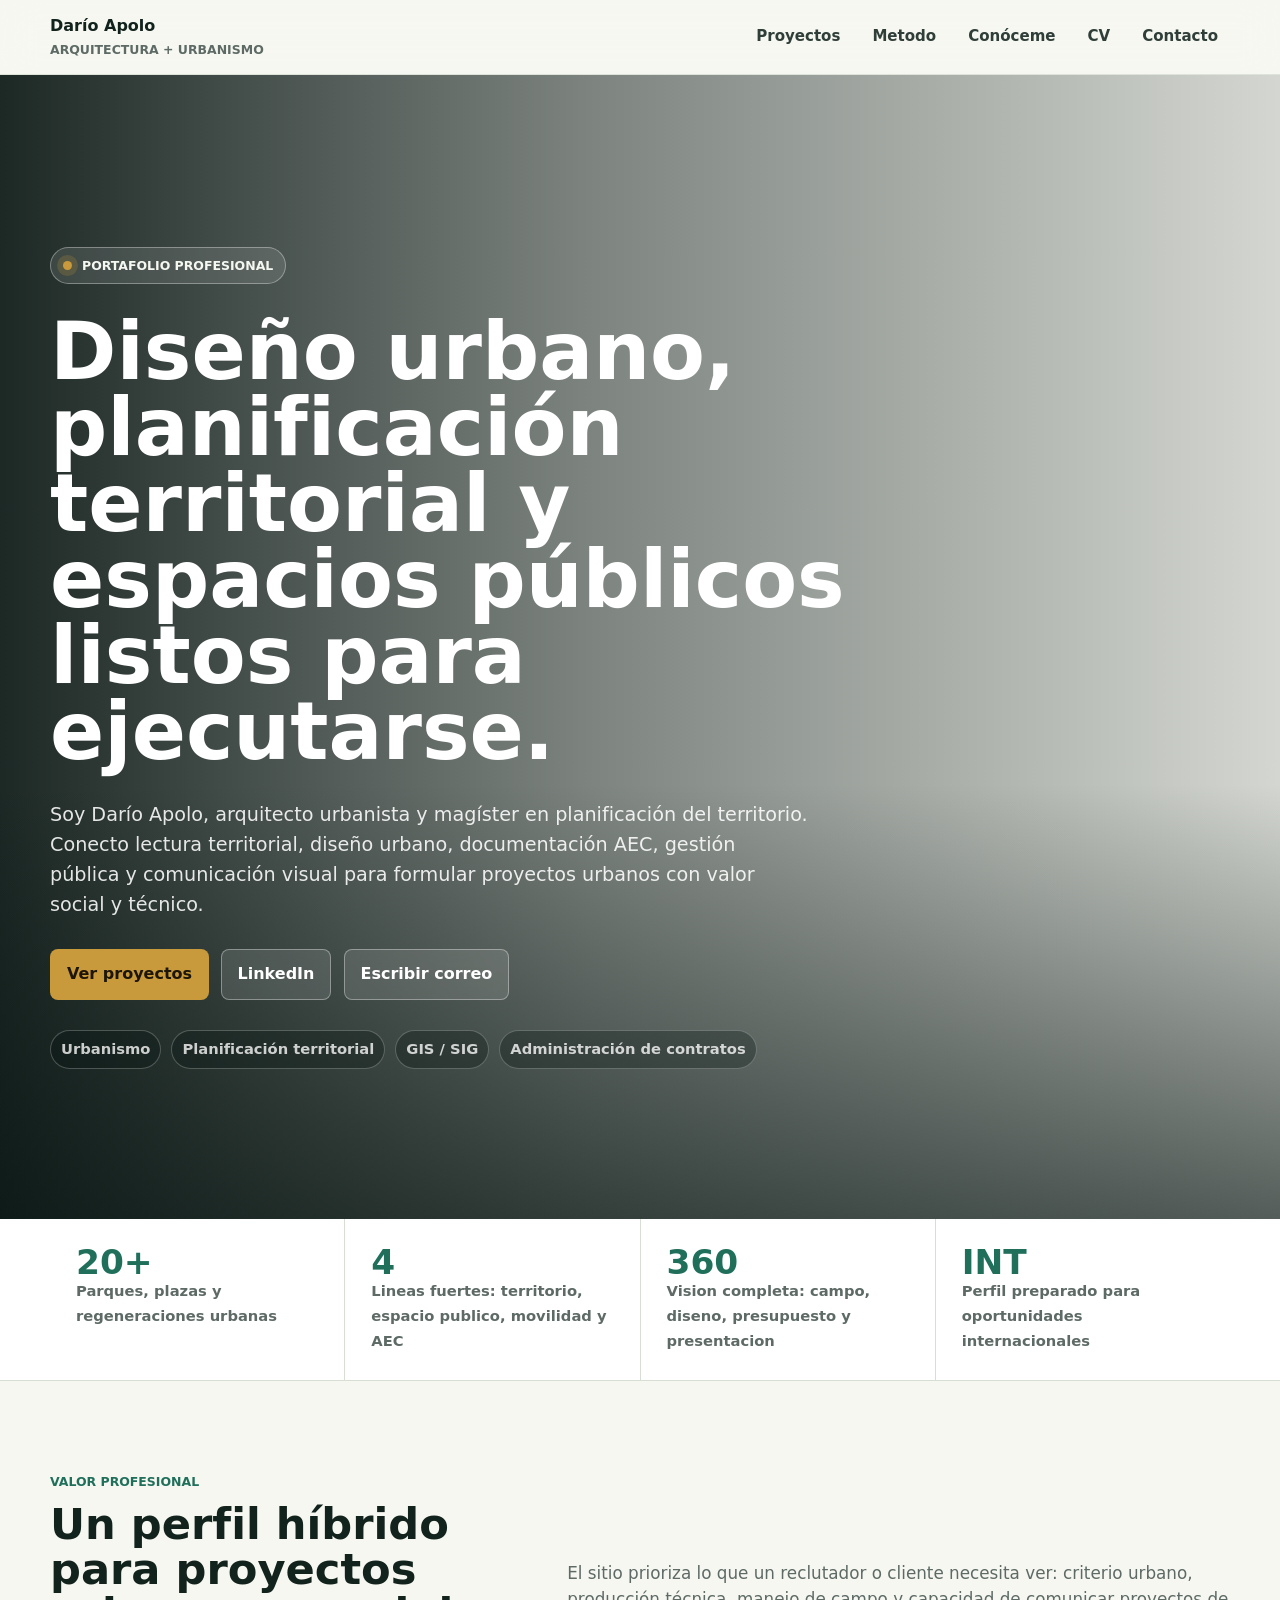
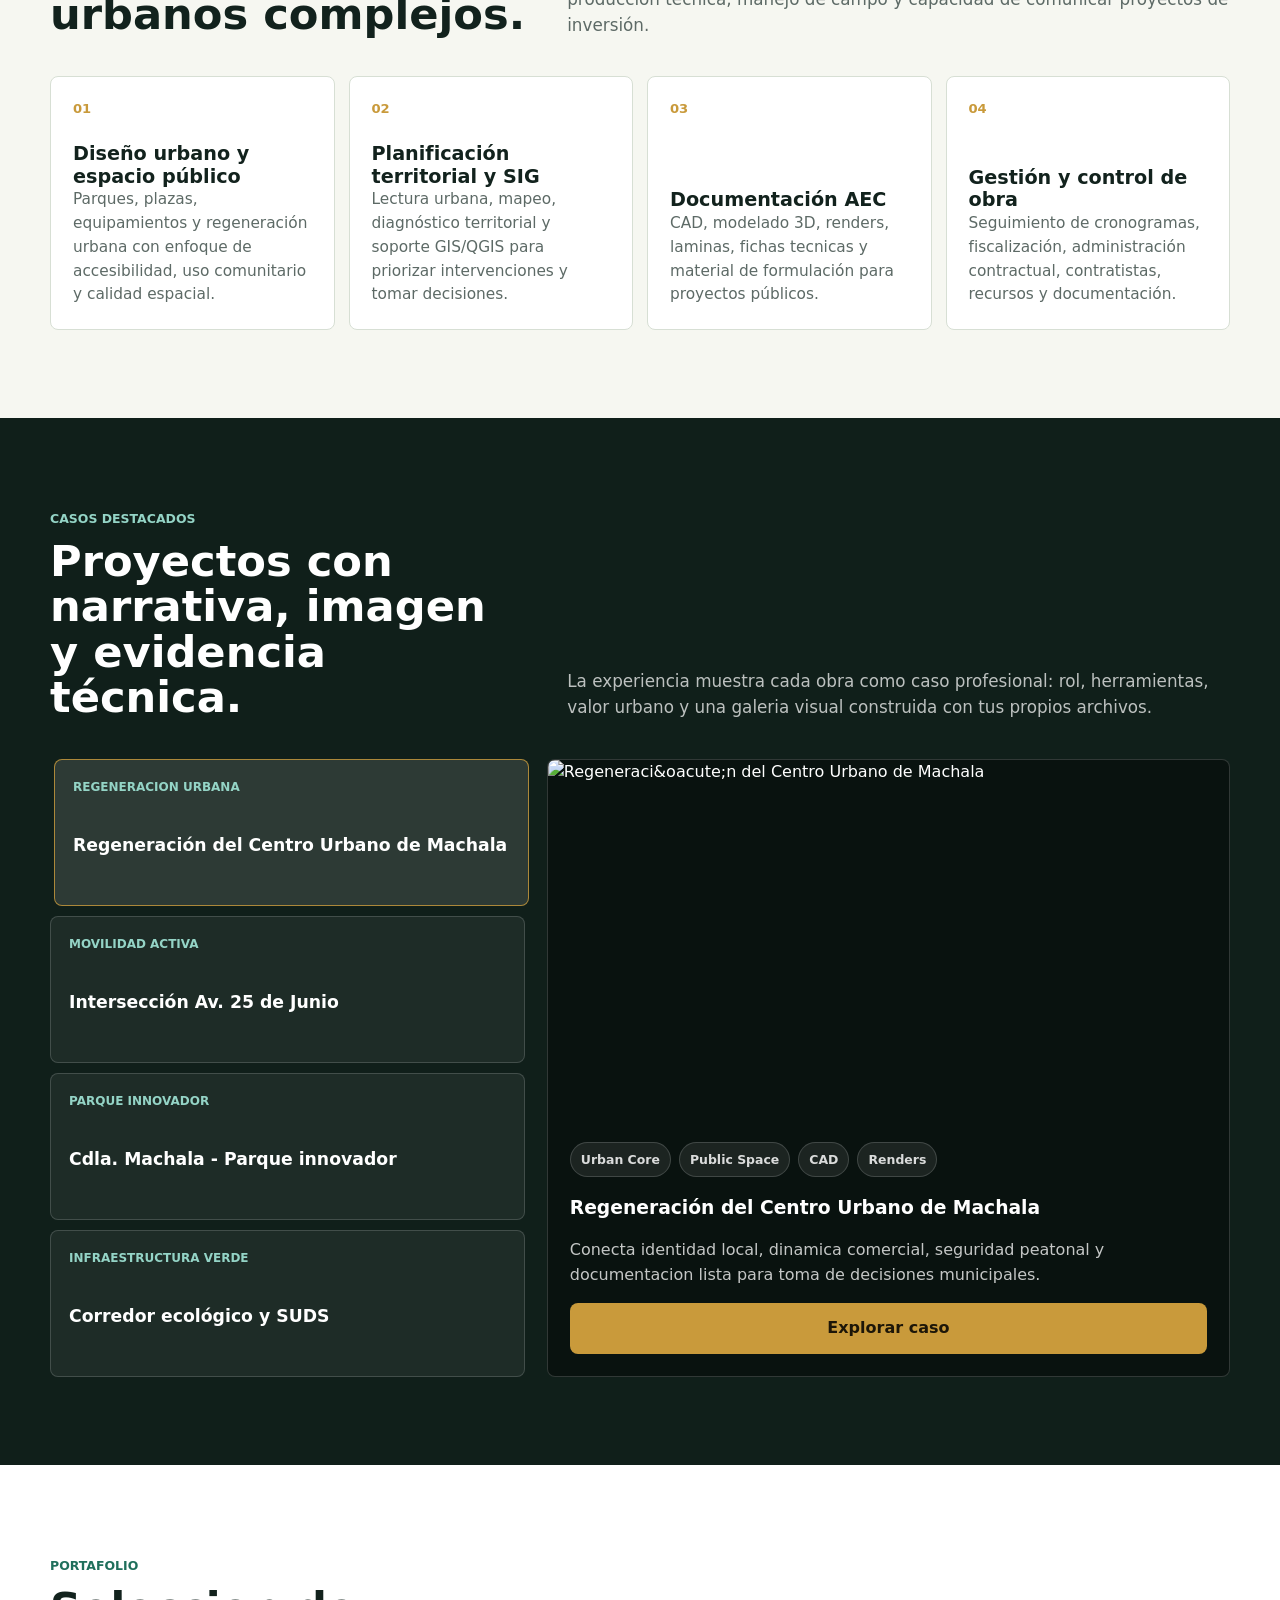
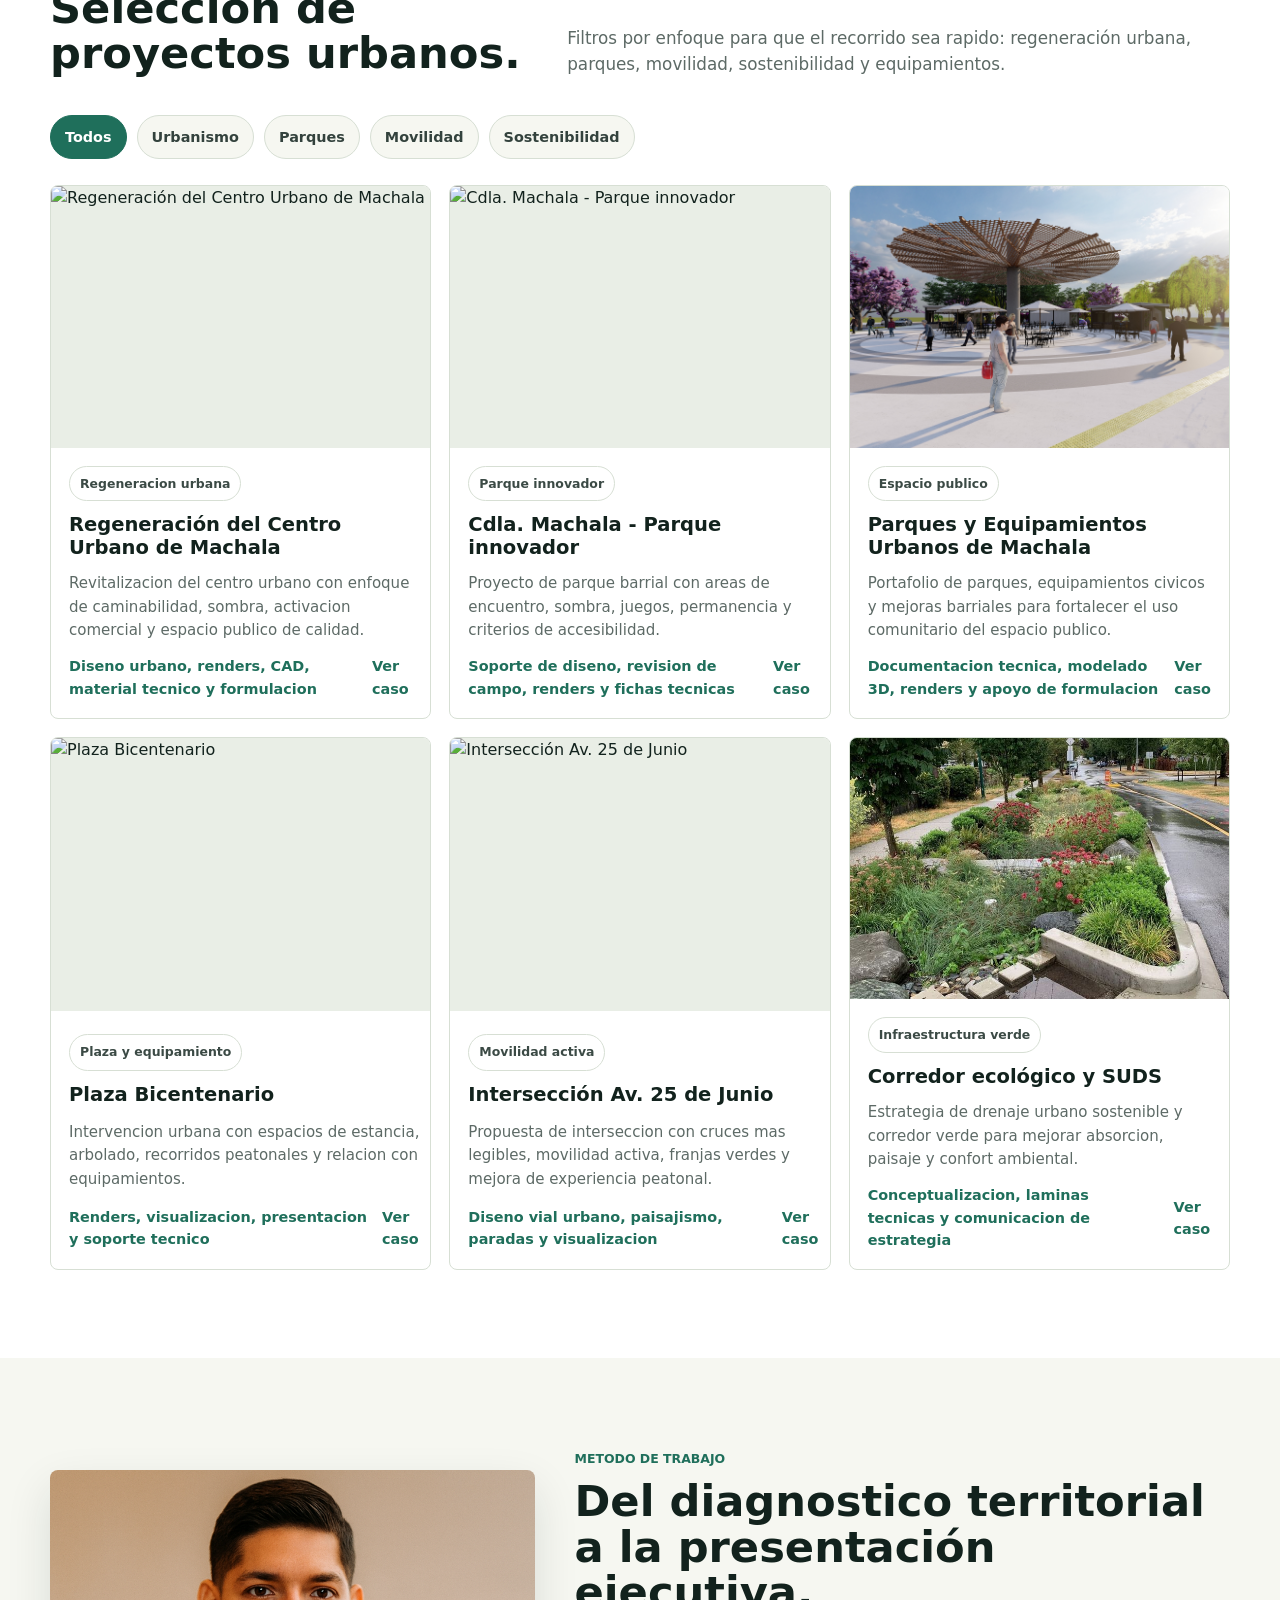
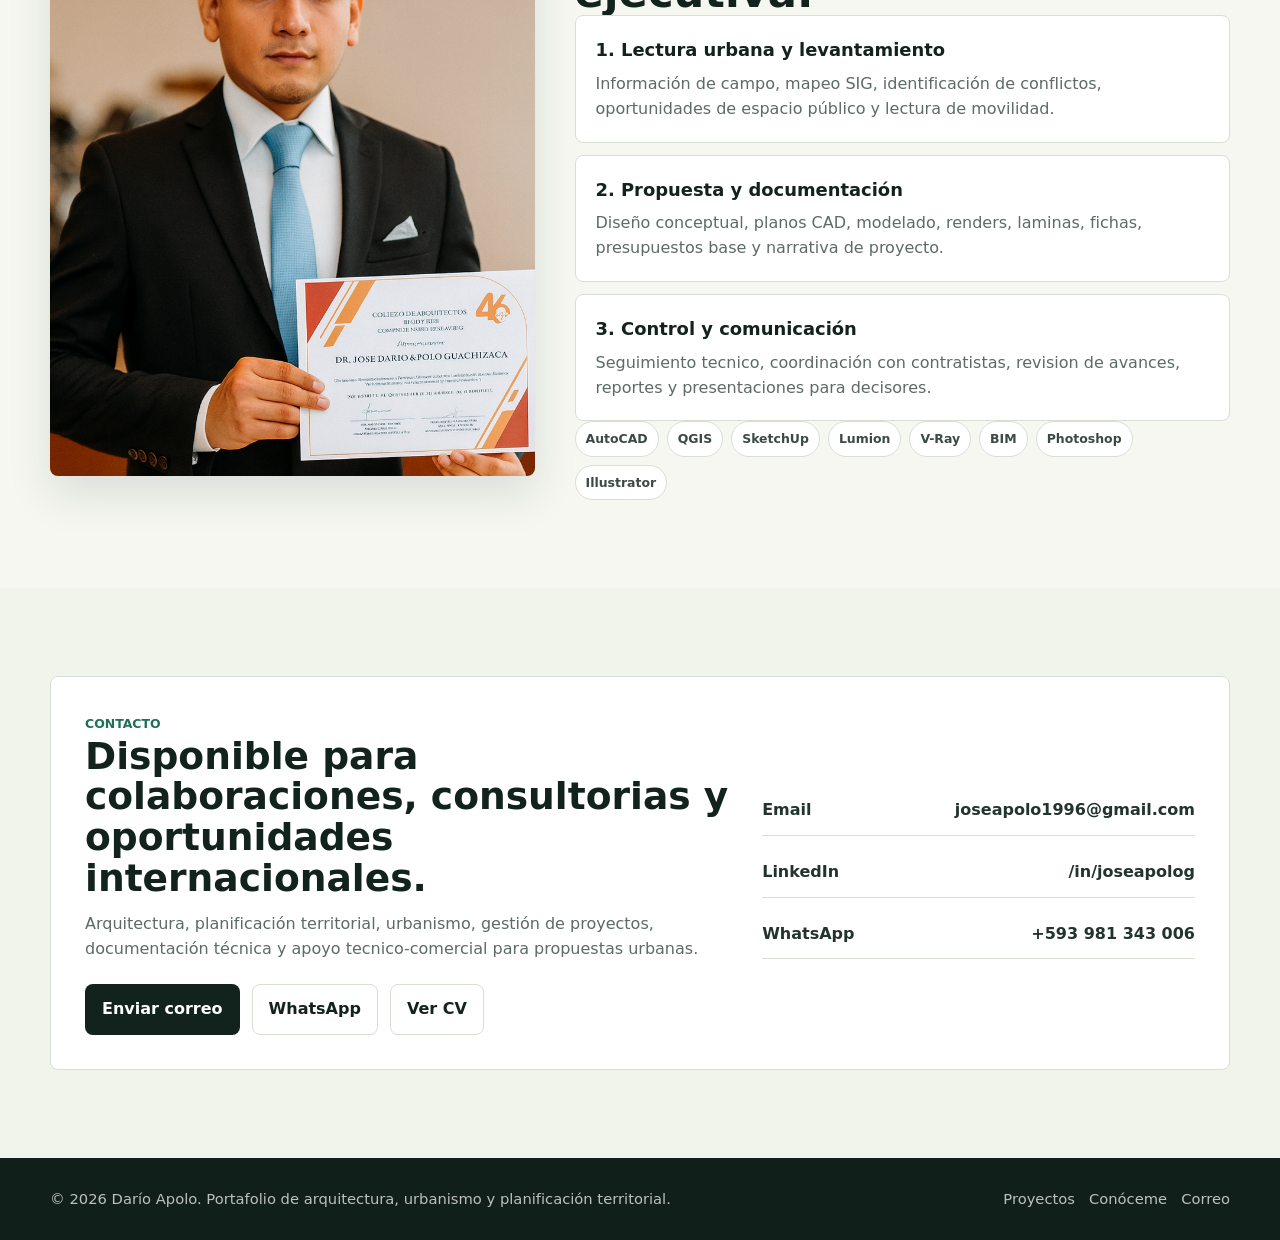
==== commit 8214149a: "Mejorar portafolio profesional" ====
--- a/index.html
+++ b/index.html
@@ -1,180 +1,1001 @@
 <!doctype html>
 <html lang="es">
 <head>
-  <meta charset="utf-8" />
-  <meta name="viewport" content="width=device-width, initial-scale=1" />
-  <title>Portafolio — Darío Apolo</title>
-  <meta name="description" content="Portafolio profesional de Darío Apolo: proyectos urbanos, artículos y contacto." />
-  <link href="https://fonts.googleapis.com/css2?family=Inter:wght@400;600&family=Montserrat:wght@700&display=swap" rel="stylesheet">
-  <!-- FontAwesome para iconos -->
-  <link rel="stylesheet" href="https://cdnjs.cloudflare.com/ajax/libs/font-awesome/6.5.0/css/all.min.css">
-<style>
+  <meta charset="utf-8">
+  <meta name="viewport" content="width=device-width, initial-scale=1">
+  <title>Dario Apolo | Urbanismo, Planificacion Territorial y Espacio Publico</title>
+  <meta name="description" content="Portafolio profesional de Dario Apolo: arquitectura, urbanismo, planificacion territorial, regeneracion urbana, parques, movilidad activa y documentacion tecnica.">
+  <style>
     :root {
-      --bg: #ffffff;
-      --bg-alt: #f9fafb;
-      --text: #1f2937;
-      --muted: #6b7280;
-      --brand: #2563eb;
-      --brand-dark: #1e40af;
-      --overlay: rgba(0,0,0,.65);
-    }
-
-    * {box-sizing: border-box;}
-    body {margin:0; font-family:'Inter',sans-serif; color:var(--text); background:var(--bg); line-height:1.7;}
-    .container {width:min(1100px,92%); margin-inline:auto;}
-    a {color:inherit}
-
-    /* Header */
-    header {position:sticky; top:0; background:#fff; border-bottom:1px solid #e5e7eb; z-index:50;}
-    nav {display:flex; justify-content:space-between; align-items:center; padding:1rem 0;}
-    .brand {font-family:'Montserrat',sans-serif; font-weight:700; font-size:1.1rem; color:var(--brand); text-decoration:none;}
-    .nav-links {display:flex; gap:2rem;}
-    .nav-links a {text-decoration:none; color:var(--muted); padding:.5rem .8rem; border-radius:6px; transition:.2s;}
-    .nav-links a:hover {background:#f3f4f6; color:var(--brand);}
-
-    /* Hero */
+      color-scheme: light;
+      --ink: #12221d;
+      --muted: #5d6a66;
+      --paper: #f6f7f1;
+      --surface: #ffffff;
+      --soft: #e9eee6;
+      --line: #d7dfd4;
+      --forest: #1f6f5b;
+      --teal: #168a78;
+      --blue: #2f6f93;
+      --gold: #c99a3b;
+      --coral: #d46f4d;
+      --shadow: 0 18px 45px rgba(18, 34, 29, .12);
+    }
+
+    * {
+      box-sizing: border-box;
+    }
+
+    html {
+      scroll-behavior: smooth;
+    }
+
+    body {
+      margin: 0;
+      background: var(--paper);
+      color: var(--ink);
+      font-family: Inter, "Segoe UI", system-ui, -apple-system, BlinkMacSystemFont, sans-serif;
+      line-height: 1.55;
+      letter-spacing: 0;
+    }
+
+    body.modal-open,
+    body.nav-open {
+      overflow: hidden;
+    }
+
+    img {
+      display: block;
+      max-width: 100%;
+    }
+
+    a {
+      color: inherit;
+      text-decoration: none;
+    }
+
+    button {
+      font: inherit;
+    }
+
+    .progress {
+      position: fixed;
+      inset: 0 auto auto 0;
+      width: 100%;
+      height: 4px;
+      z-index: 120;
+      background: transparent;
+    }
+
+    .progress__bar {
+      display: block;
+      width: 0;
+      height: 100%;
+      background: linear-gradient(90deg, var(--teal), var(--gold), var(--coral));
+    }
+
+    .container {
+      width: min(1180px, calc(100% - 40px));
+      margin-inline: auto;
+    }
+
+    .site-header {
+      position: sticky;
+      top: 0;
+      z-index: 100;
+      border-bottom: 1px solid rgba(215, 223, 212, .82);
+      background: rgba(246, 247, 241, .88);
+      backdrop-filter: blur(18px);
+    }
+
+    .nav {
+      display: flex;
+      align-items: center;
+      justify-content: space-between;
+      min-height: 74px;
+      gap: 24px;
+    }
+
+    .brand {
+      display: grid;
+      gap: 1px;
+      font-weight: 800;
+      letter-spacing: 0;
+    }
+
+    .brand span {
+      color: var(--muted);
+      font-size: .78rem;
+      font-weight: 650;
+      text-transform: uppercase;
+    }
+
+    .nav-links {
+      display: flex;
+      align-items: center;
+      gap: 8px;
+    }
+
+    .nav-links a {
+      border-radius: 8px;
+      color: #2f3e39;
+      font-size: .94rem;
+      font-weight: 720;
+      padding: 10px 12px;
+    }
+
+    .nav-links a:hover,
+    .nav-links a:focus-visible {
+      background: var(--soft);
+      color: var(--forest);
+      outline: none;
+    }
+
+    .nav-toggle {
+      display: none;
+      width: 44px;
+      height: 44px;
+      border: 1px solid var(--line);
+      border-radius: 8px;
+      background: var(--surface);
+      color: var(--ink);
+      cursor: pointer;
+    }
+
+    .nav-toggle span {
+      display: block;
+      width: 18px;
+      height: 2px;
+      margin: 4px auto;
+      background: currentColor;
+    }
+
     .hero {
       position: relative;
+      min-height: 78svh;
+      isolation: isolate;
+      color: #fff;
+      background-image:
+        linear-gradient(90deg, rgba(5, 18, 15, .90), rgba(5, 18, 15, .50) 46%, rgba(5, 18, 15, .14)),
+        url("render1_1%20-%20Foto.jpg");
+      background-position: center;
+      background-size: cover;
+    }
+
+    .hero::after {
+      content: "";
+      position: absolute;
+      inset: auto 0 0;
+      height: 38%;
+      z-index: -1;
+      background: linear-gradient(0deg, rgba(5, 18, 15, .62), transparent);
+    }
+
+    .hero__content {
+      display: grid;
+      min-height: 78svh;
+      align-content: center;
+      gap: 30px;
+      padding: 84px 0 62px;
+    }
+
+    .eyebrow {
+      display: inline-flex;
+      width: fit-content;
+      align-items: center;
+      gap: 10px;
+      border: 1px solid rgba(255, 255, 255, .34);
+      border-radius: 999px;
+      background: rgba(255, 255, 255, .11);
+      color: #f5f7f1;
+      font-size: .78rem;
+      font-weight: 800;
+      padding: 8px 12px;
+      text-transform: uppercase;
+    }
+
+    .eyebrow::before {
+      content: "";
+      width: 9px;
+      height: 9px;
+      border-radius: 999px;
+      background: var(--gold);
+      box-shadow: 0 0 0 6px rgba(201, 154, 59, .20);
+    }
+
+    h1,
+    h2,
+    h3,
+    p {
+      margin-block: 0;
+    }
+
+    .hero h1 {
+      max-width: 900px;
+      font-size: 5rem;
+      line-height: .95;
+      letter-spacing: 0;
+    }
+
+    .hero__lead {
+      max-width: 760px;
+      color: rgba(255, 255, 255, .88);
+      font-size: 1.2rem;
+    }
+
+    .hero__actions,
+    .cta-actions {
       display: flex;
-      flex-direction: column;
+      flex-wrap: wrap;
+      gap: 12px;
+    }
+
+    .btn {
+      display: inline-flex;
+      min-height: 46px;
+      align-items: center;
       justify-content: center;
+      gap: 9px;
+      border: 1px solid transparent;
+      border-radius: 8px;
+      cursor: pointer;
+      font-weight: 820;
+      padding: 12px 16px;
+      transition: transform .2s ease, border-color .2s ease, background .2s ease, color .2s ease;
+    }
+
+    .btn:hover,
+    .btn:focus-visible {
+      transform: translateY(-2px);
+      outline: none;
+    }
+
+    .btn--primary {
+      background: var(--gold);
+      color: #1d1608;
+    }
+
+    .btn--secondary {
+      border-color: rgba(255, 255, 255, .36);
+      background: rgba(255, 255, 255, .12);
+      color: #fff;
+      backdrop-filter: blur(10px);
+    }
+
+    .btn--dark {
+      background: var(--ink);
+      color: #fff;
+    }
+
+    .btn--outline {
+      border-color: var(--line);
+      background: transparent;
+      color: var(--ink);
+    }
+
+    .hero__meta {
+      display: flex;
+      flex-wrap: wrap;
+      gap: 10px;
+      color: rgba(255, 255, 255, .78);
+      font-size: .92rem;
+      font-weight: 720;
+    }
+
+    .hero__meta span {
+      border: 1px solid rgba(255, 255, 255, .24);
+      border-radius: 999px;
+      background: rgba(4, 17, 14, .30);
+      padding: 7px 10px;
+    }
+
+    .stats-band {
+      border-bottom: 1px solid var(--line);
+      background: var(--surface);
+    }
+
+    .stats {
+      display: grid;
+      grid-template-columns: repeat(4, 1fr);
+      gap: 1px;
+      background: var(--line);
+    }
+
+    .stat {
+      min-height: 128px;
+      background: var(--surface);
+      padding: 26px;
+    }
+
+    .stat strong {
+      display: block;
+      color: var(--forest);
+      font-size: 2.15rem;
+      line-height: 1;
+    }
+
+    .stat span {
+      color: var(--muted);
+      font-size: .92rem;
+      font-weight: 700;
+    }
+
+    section {
+      padding: 88px 0;
+    }
+
+    .section-head {
+      display: grid;
+      grid-template-columns: minmax(220px, .72fr) minmax(280px, 1fr);
+      gap: 40px;
+      align-items: end;
+      margin-bottom: 38px;
+    }
+
+    .section-kicker {
+      color: var(--forest);
+      font-size: .78rem;
+      font-weight: 850;
+      text-transform: uppercase;
+    }
+
+    .section-title {
+      margin-top: 8px;
+      font-size: 2.7rem;
+      line-height: 1.05;
+      letter-spacing: 0;
+    }
+
+    .section-lead {
+      color: var(--muted);
+      font-size: 1.05rem;
+    }
+
+    .expertise {
+      background: var(--paper);
+    }
+
+    .expertise-grid {
+      display: grid;
+      grid-template-columns: repeat(4, 1fr);
+      gap: 14px;
+    }
+
+    .expertise-item,
+    .project-card,
+    .contact-panel,
+    .about-point {
+      border: 1px solid var(--line);
+      border-radius: 8px;
+      background: var(--surface);
+    }
+
+    .expertise-item {
+      display: grid;
+      min-height: 235px;
+      align-content: space-between;
+      gap: 24px;
+      padding: 22px;
+      transition: transform .2s ease, box-shadow .2s ease, border-color .2s ease;
+    }
+
+    .expertise-item:hover {
+      border-color: rgba(31, 111, 91, .42);
+      box-shadow: var(--shadow);
+      transform: translateY(-4px);
+    }
+
+    .expertise-number {
+      color: var(--gold);
+      font-size: .82rem;
+      font-weight: 850;
+    }
+
+    .expertise-item h3 {
+      font-size: 1.2rem;
+      line-height: 1.18;
+    }
+
+    .expertise-item p {
+      color: var(--muted);
+      font-size: .96rem;
+    }
+
+    .showcase {
+      background: #101f1a;
+      color: #fff;
+    }
+
+    .showcase .section-kicker {
+      color: #94d4c6;
+    }
+
+    .showcase .section-lead {
+      color: rgba(255, 255, 255, .72);
+    }
+
+    .showcase-layout {
+      display: grid;
+      grid-template-columns: .82fr 1.18fr;
+      gap: 22px;
+      align-items: stretch;
+    }
+
+    .featured-tabs {
+      display: grid;
+      gap: 10px;
+    }
+
+    .featured-tab {
+      display: grid;
+      gap: 7px;
+      width: 100%;
+      border: 1px solid rgba(255, 255, 255, .16);
+      border-radius: 8px;
+      background: rgba(255, 255, 255, .06);
+      color: #fff;
+      cursor: pointer;
+      padding: 18px;
+      text-align: left;
+      transition: background .2s ease, border-color .2s ease, transform .2s ease;
+    }
+
+    .featured-tab:hover,
+    .featured-tab.is-active {
+      border-color: rgba(201, 154, 59, .82);
+      background: rgba(255, 255, 255, .12);
+      transform: translateX(4px);
+    }
+
+    .featured-tab span {
+      color: #94d4c6;
+      font-size: .75rem;
+      font-weight: 850;
+      text-transform: uppercase;
+    }
+
+    .featured-tab strong {
+      font-size: 1.08rem;
+      line-height: 1.18;
+    }
+
+    .featured-view {
+      min-height: 520px;
+      overflow: hidden;
+      border: 1px solid rgba(255, 255, 255, .16);
+      border-radius: 8px;
+      background: #09120f;
+    }
+
+    .featured-image {
+      width: 100%;
+      height: 360px;
+      object-fit: cover;
+    }
+
+    .featured-copy {
+      display: grid;
+      gap: 16px;
+      padding: 22px;
+    }
+
+    .featured-copy p {
+      color: rgba(255, 255, 255, .76);
+    }
+
+    .chips,
+    .project-tags,
+    .modal-tags,
+    .skill-cloud {
+      display: flex;
+      flex-wrap: wrap;
+      gap: 8px;
+    }
+
+    .chip,
+    .project-tag,
+    .skill-cloud span {
+      border: 1px solid var(--line);
+      border-radius: 999px;
+      background: var(--surface);
+      color: #3b4a45;
+      font-size: .78rem;
+      font-weight: 800;
+      padding: 7px 10px;
+    }
+
+    .showcase .chip {
+      border-color: rgba(255, 255, 255, .16);
+      background: rgba(255, 255, 255, .08);
+      color: rgba(255, 255, 255, .84);
+    }
+
+    .projects {
+      background: var(--surface);
+    }
+
+    .filters {
+      display: flex;
+      flex-wrap: wrap;
+      gap: 10px;
+      margin-bottom: 26px;
+    }
+
+    .filter-btn {
+      border: 1px solid var(--line);
+      border-radius: 999px;
+      background: var(--paper);
+      color: #33423d;
+      cursor: pointer;
+      font-size: .9rem;
+      font-weight: 820;
+      padding: 10px 14px;
+    }
+
+    .filter-btn:hover,
+    .filter-btn.is-active {
+      border-color: var(--forest);
+      background: var(--forest);
+      color: #fff;
+    }
+
+    .project-grid {
+      display: grid;
+      grid-template-columns: repeat(3, 1fr);
+      gap: 18px;
+    }
+
+    .project-card {
+      display: grid;
+      overflow: hidden;
+      cursor: pointer;
+      transition: transform .22s ease, box-shadow .22s ease, border-color .22s ease;
+    }
+
+    .project-card:hover,
+    .project-card:focus-within {
+      border-color: rgba(31, 111, 91, .45);
+      box-shadow: var(--shadow);
+      transform: translateY(-5px);
+    }
+
+    .project-card__image {
+      aspect-ratio: 1.45 / 1;
+      width: 100%;
+      object-fit: cover;
+      background: var(--soft);
+    }
+
+    .project-card__body {
+      display: grid;
+      gap: 13px;
+      padding: 18px;
+    }
+
+    .project-card h3 {
+      font-size: 1.22rem;
+      line-height: 1.16;
+    }
+
+    .project-card p {
+      color: var(--muted);
+      font-size: .94rem;
+    }
+
+    .project-card__footer {
+      display: flex;
       align-items: center;
-      min-height: 80vh;
-      text-align: center;
-      color: white;
-      background: url("img/perfil1.png") no-repeat;
-      background-size: cover;
-      background-position: 20% top; /* desplaza tu cara a la izquierda */
-    }
-
-    .hero::before {
-  content: "";
-  position: absolute;
-  inset: 0;
-  background: 
-    linear-gradient(to right, rgba(0,0,0,0.3), rgba(37,99,235,0.15)), /* degradado dinámico */
-    url("img/perfil1.png") no-repeat;
-  background-size: cover;
-  background-position: 20% top;
-  z-index: 0;
-}
-    .hero > * {
+      justify-content: space-between;
+      gap: 14px;
+      color: var(--forest);
+      font-size: .9rem;
+      font-weight: 850;
+    }
+
+    .process {
+      background: var(--paper);
+    }
+
+    .process-layout {
+      display: grid;
+      grid-template-columns: .85fr 1.15fr;
+      gap: 40px;
+      align-items: center;
+    }
+
+    .process-image {
+      aspect-ratio: 4 / 5;
+      width: 100%;
+      border-radius: 8px;
+      object-fit: cover;
+      box-shadow: var(--shadow);
+    }
+
+    .about-points {
+      display: grid;
+      gap: 12px;
+    }
+
+    .about-point {
+      padding: 20px;
+    }
+
+    .about-point h3 {
+      font-size: 1.12rem;
+      margin-bottom: 8px;
+    }
+
+    .about-point p {
+      color: var(--muted);
+    }
+
+    .contact {
+      background: #f1f4eb;
+    }
+
+    .contact-panel {
+      display: grid;
+      grid-template-columns: 1.2fr .8fr;
+      gap: 28px;
+      padding: 34px;
+    }
+
+    .contact-panel h2 {
+      font-size: 2.35rem;
+      line-height: 1.08;
+      margin-bottom: 14px;
+    }
+
+    .contact-panel p {
+      color: var(--muted);
+      max-width: 720px;
+    }
+
+    .contact-list {
+      display: grid;
+      gap: 12px;
+      align-content: center;
+    }
+
+    .contact-link {
+      display: flex;
+      justify-content: space-between;
+      gap: 16px;
+      border-bottom: 1px solid var(--line);
+      color: #23332e;
+      font-weight: 780;
+      padding: 12px 0;
+    }
+
+    .site-footer {
+      background: #101f1a;
+      color: rgba(255, 255, 255, .72);
+      padding: 30px 0;
+    }
+
+    .footer-inner {
+      display: flex;
+      align-items: center;
+      justify-content: space-between;
+      gap: 18px;
+      font-size: .92rem;
+    }
+
+    .footer-links {
+      display: flex;
+      flex-wrap: wrap;
+      gap: 14px;
+    }
+
+    .footer-links a:hover {
+      color: #fff;
+    }
+
+    .modal {
+      position: fixed;
+      inset: 0;
+      z-index: 200;
+      display: none;
+      align-items: center;
+      justify-content: center;
+      padding: 22px;
+      background: rgba(7, 17, 14, .78);
+      backdrop-filter: blur(14px);
+    }
+
+    .modal[aria-hidden="false"] {
+      display: flex;
+    }
+
+    .modal-dialog {
       position: relative;
+      display: grid;
+      grid-template-columns: minmax(280px, 1.08fr) minmax(260px, .92fr);
+      width: min(1120px, 100%);
+      max-height: min(780px, 92svh);
+      overflow: hidden;
+      border-radius: 8px;
+      background: var(--surface);
+      box-shadow: 0 34px 90px rgba(0, 0, 0, .34);
+    }
+
+    .modal-media {
+      display: grid;
+      grid-template-rows: 1fr auto;
+      min-height: 520px;
+      background: #08120f;
+    }
+
+    .modal-media img {
+      width: 100%;
+      height: 100%;
+      min-height: 420px;
+      object-fit: contain;
+    }
+
+    .modal-thumbs {
+      display: flex;
+      gap: 8px;
+      overflow-x: auto;
+      border-top: 1px solid rgba(255, 255, 255, .12);
+      padding: 10px;
+      scrollbar-width: none;
+    }
+
+    .modal-thumbs::-webkit-scrollbar {
+      display: none;
+    }
+
+    .modal-thumb {
+      flex: 0 0 86px;
+      height: 58px;
+      overflow: hidden;
+      border: 2px solid transparent;
+      border-radius: 6px;
+      background: transparent;
+      cursor: pointer;
+      padding: 0;
+    }
+
+    .modal-thumb.is-active {
+      border-color: var(--gold);
+    }
+
+    .modal-thumb img {
+      width: 100%;
+      height: 100%;
+      min-height: 0;
+      object-fit: cover;
+    }
+
+    .modal-content {
+      display: grid;
+      align-content: start;
+      gap: 18px;
+      overflow-y: auto;
+      padding: 34px;
+    }
+
+    .modal-kicker {
+      color: var(--forest);
+      font-size: .78rem;
+      font-weight: 860;
+      text-transform: uppercase;
+    }
+
+    .modal-title {
+      font-size: 2rem;
+      line-height: 1.08;
+    }
+
+    .modal-meta {
+      color: var(--muted);
+      font-weight: 760;
+    }
+
+    .modal-content p {
+      color: var(--muted);
+    }
+
+    .modal-nav,
+    .modal-close {
+      position: absolute;
       z-index: 2;
-    }
-
-    .hero h1 {
-      font-size: clamp(2rem, 5vw, 3rem);
-      margin-bottom: 1rem;
-    }
-
-    .hero p {
-      max-width: 650px;
-      margin: 0 auto 1.5rem;
-      font-size: 1.1rem;
-    }
-
-    .buttons {
-      display: flex;
-      gap: 1rem;
-      justify-content: center;
-      flex-wrap: wrap;
-    }
-
-    .btn {
-      padding: 0.9rem 1.5rem;
-      border-radius: 6px;
-      font-weight: 600;
-      text-decoration: none;
-      transition: 0.3s;
-    }
-
-    .btn.primary { background: #2563eb; color: white; }
-    .btn.secondary { background: #f3f4f6; color: #2563eb; }
-    .btn:hover { transform: scale(1.05); box-shadow: 0 6px 20px rgba(0,0,0,0.3); }
-    .btn {
-  backdrop-filter: blur(6px);
-  border: 1px solid rgba(255,255,255,0.3);
-}
-.card:hover {
-  transform: translateY(-6px) scale(1.02);
-  box-shadow: 0 12px 25px rgba(0,0,0,0.15);
-}
-.contact-icons a {
-  background: #f3f4f6;
-  border-radius: 50%;
-  padding: 12px;
-  transition: 0.3s;
-}
-.contact-icons a:hover {
-  background: var(--brand);
-  color: white;
-}
-footer {
-  background: linear-gradient(135deg, #111827, #1f2937);
-}
-
-    /* Secciones */
-    section {padding:64px 0;}
-    .section-title {font-size:1.8rem; text-align:center; margin:0 0 .5rem;}
-    .section-lead {color:var(--muted); text-align:center; margin:0 0 2rem;}
-
-    /* Proyectos (full width) */
-    .fullwidth {width:100%; padding:80px 0; background:var(--bg-alt);}
-    .fullwidth .grid {display:grid; gap:32px; grid-template-columns:repeat(auto-fit, minmax(280px,1fr)); width:100%; padding-inline:clamp(16px,5vw,64px);}
-
-    .card {background:#fff; border-radius:12px; box-shadow:0 2px 8px rgba(0,0,0,.06); overflow:hidden; transition:.2s; cursor:pointer;}
-    .card:hover {transform:translateY(-4px); box-shadow:0 10px 22px rgba(0,0,0,.12);}
-    .card img {width:100%; height:190px; object-fit:cover; display:block;}
-    .card h3 {margin:.8rem; font-size:1.1rem;}
-
-    /* Contacto */
-    .contact-buttons {text-align:center; margin-top:2rem;}
-    .contact-buttons a {display:inline-block; margin:10px; padding:12px 20px; border-radius:8px; font-weight:600; text-decoration:none; color:#fff;}
-    .whatsapp {background:#25D366;}
-    .email {background:var(--brand);}
-    .contact-icons {margin-top:2rem; text-align:center; font-size:2rem;}
-    .contact-icons a {margin:0 12px; color:var(--muted); transition:.2s;}
-    .contact-icons a:hover {color:var(--brand);}
-
-    /* Footer */
-    footer {background:#111827; color:#d1d5db; text-align:center; padding:2rem 1rem; font-size:.9rem;}
-    footer a {color:#60a5fa; text-decoration:none;}
-    footer a:hover {text-decoration:underline;}
-
-    /* Lightbox personalizado */
-    body.no-scroll {overflow:hidden;}
-    .lb {display:none; position:fixed; inset:0; background:var(--overlay); backdrop-filter: blur(3px); z-index:1000; align-items:center; justify-content:center;}
-    .lb[aria-hidden="false"] {display:flex;}
-    .lb-dialog {position:relative; width:min(95vw, 1100px); max-height:90vh; background:#0b0b0b; border-radius:14px; padding:10px; display:flex; align-items:center; justify-content:center; box-shadow:0 20px 60px rgba(0,0,0,.5);}
-    .lb-figure {margin:0; width:100%; display:flex; flex-direction:column; align-items:center; gap:10px;}
-    .lb-img {max-width:100%; max-height:75vh; border-radius:10px; display:block; object-fit:contain; background:#000;}
-    .lb-cap {color:#e5e7eb; font-size:.95rem; text-align:center; min-height:1.2em;}
-
-    .lb-btn {position:absolute; top:50%; transform:translateY(-50%); background:rgba(255,255,255,.12); color:#fff; border:none; width:46px; height:46px; border-radius:999px; font-size:22px; cursor:pointer; display:flex; align-items:center; justify-content:center; transition:.2s;}
-    .lb-btn:hover {background:rgba(255,255,255,.22);}
-    .lb-prev {left:12px;}
-    .lb-next {right:12px;}
-    .lb-close {position:absolute; top:10px; right:10px; width:42px; height:42px; border-radius:999px; border:none; cursor:pointer; background:rgba(255,255,255,.12); color:#fff; font-size:22px;}
-    .lb-hint {position:absolute; bottom:8px; right:12px; color:#9ca3af; font-size:.8rem;}
-
-    @media (max-width: 640px) {
-      .lb-dialog {width:96vw; padding:8px;}
-      .lb-btn {width:40px; height:40px; font-size:20px;}
-      .lb-img {max-height:70vh;}
-    }
-      </style>
+      display: inline-grid;
+      place-items: center;
+      width: 42px;
+      height: 42px;
+      border: 1px solid rgba(255, 255, 255, .22);
+      border-radius: 999px;
+      background: rgba(8, 18, 15, .74);
+      color: #fff;
+      cursor: pointer;
+    }
+
+    .modal-close {
+      top: 14px;
+      right: 14px;
+      font-size: 1.35rem;
+    }
+
+    .modal-prev,
+    .modal-next {
+      top: 50%;
+      transform: translateY(-50%);
+      font-size: 1.4rem;
+    }
+
+    .modal-prev {
+      left: 14px;
+    }
+
+    .modal-next {
+      left: calc(54% - 58px);
+    }
+
+    .reveal {
+      opacity: 0;
+      transform: translateY(18px);
+      transition: opacity .55s ease, transform .55s ease;
+    }
+
+    .reveal.is-visible {
+      opacity: 1;
+      transform: translateY(0);
+    }
+
+    @media (max-width: 980px) {
+      .hero h1 {
+        font-size: 3.65rem;
+      }
+
+      .section-head,
+      .showcase-layout,
+      .process-layout,
+      .contact-panel,
+      .modal-dialog {
+        grid-template-columns: 1fr;
+      }
+
+      .stats,
+      .expertise-grid,
+      .project-grid {
+        grid-template-columns: repeat(2, 1fr);
+      }
+
+      .featured-view {
+        min-height: 0;
+      }
+
+      .modal-dialog {
+        overflow-y: auto;
+      }
+
+      .modal-media {
+        min-height: 390px;
+      }
+
+      .modal-media img {
+        min-height: 320px;
+      }
+
+      .modal-next {
+        left: auto;
+        right: 14px;
+      }
+    }
+
+    @media (max-width: 760px) {
+      .container {
+        width: min(100% - 28px, 1180px);
+      }
+
+      .nav-toggle {
+        display: inline-block;
+      }
+
+      .nav-links {
+        position: fixed;
+        inset: 74px 14px auto;
+        display: none;
+        flex-direction: column;
+        align-items: stretch;
+        border: 1px solid var(--line);
+        border-radius: 8px;
+        background: var(--surface);
+        box-shadow: var(--shadow);
+        padding: 10px;
+      }
+
+      body.nav-open .nav-links {
+        display: flex;
+      }
+
+      .nav-links a {
+        padding: 13px;
+      }
+
+      .hero {
+        min-height: 72svh;
+        background-position: 44% center;
+      }
+
+      .hero__content {
+        min-height: 72svh;
+        padding-top: 54px;
+      }
+
+      .hero h1 {
+        font-size: 2.45rem;
+      }
+
+      .hero__lead {
+        font-size: 1rem;
+      }
+
+      .section-title {
+        font-size: 2rem;
+      }
+
+      section {
+        padding: 64px 0;
+      }
+
+      .stats,
+      .expertise-grid,
+      .project-grid {
+        grid-template-columns: 1fr;
+      }
+
+      .stat {
+        min-height: auto;
+      }
+
+      .featured-image {
+        height: 270px;
+      }
+
+      .contact-panel,
+      .modal-content {
+        padding: 22px;
+      }
+
+      .footer-inner {
+        align-items: flex-start;
+        flex-direction: column;
+      }
+    }
+
+    @media (prefers-reduced-motion: reduce) {
+      *,
+      *::before,
+      *::after {
+        scroll-behavior: auto !important;
+        transition: none !important;
+      }
+    }
+  </style>
 </head>
 <body>
-  <!-- HEADER -->
-  <header>
+  <div class="progress" aria-hidden="true"><span class="progress__bar" id="progressBar"></span></div>
+
+  <header class="site-header">
     <div class="container">
-      <nav>
-        <a class="brand" href="#inicio">Darío Apolo</a>
-        <div class="nav-links">
-          <a href="conoceme.html">Conóceme</a>
+      <nav class="nav" aria-label="Navegacion principal">
+        <a class="brand" href="#inicio" aria-label="Inicio">
+          Dar&iacute;o Apolo
+          <span>Arquitectura + Urbanismo</span>
+        </a>
+        <button class="nav-toggle" type="button" aria-label="Abrir menu" aria-expanded="false">
+          <span></span>
+          <span></span>
+          <span></span>
+        </button>
+        <div class="nav-links" id="navLinks">
           <a href="#proyectos">Proyectos</a>
-          <a href="https://www.linkedin.com/in/joseapolog" target="_blank">Artículos</a>
+          <a href="#metodo">Metodo</a>
+          <a href="conoceme.html">Con&oacute;ceme</a>
+          <a href="cv-dario-apolo.pdf.pdf" target="_blank" rel="noreferrer">CV</a>
           <a href="#contacto">Contacto</a>
         </div>
       </nav>
@@ -182,218 +1003,503 @@
   </header>
 
   <main id="inicio">
-    <!-- HERO -->
     <section class="hero">
-      <h1>Hola, soy <strong>Darío Apolo</strong></h1>
-      <p>Urbanista y Diseñador de Proyectos Públicos. Especialista en Planificación del Territorio, Regeneración Urbana, Espacio Público y Movilidad Activa.</p>
-      <div class="buttons">
-        <a class="btn primary" href="#proyectos">Ver proyectos</a>
-        <a class="btn secondary" href="conoceme.html">Conóceme</a>
-        <a class="btn primary" href="https://www.linkedin.com/in/joseapolog" target="_blank">Ver artículos</a>
+      <div class="container hero__content">
+        <div class="eyebrow">Portafolio profesional</div>
+        <h1>Dise&ntilde;o urbano, planificaci&oacute;n territorial y espacios p&uacute;blicos listos para ejecutarse.</h1>
+        <p class="hero__lead">Soy Dar&iacute;o Apolo, arquitecto urbanista y mag&iacute;ster en planificaci&oacute;n del territorio. Conecto lectura territorial, dise&ntilde;o urbano, documentaci&oacute;n AEC, gesti&oacute;n p&uacute;blica y comunicaci&oacute;n visual para formular proyectos urbanos con valor social y t&eacute;cnico.</p>
+        <div class="hero__actions">
+          <a class="btn btn--primary" href="#proyectos">Ver proyectos</a>
+          <a class="btn btn--secondary" href="https://www.linkedin.com/in/joseapolog" target="_blank" rel="noreferrer">LinkedIn</a>
+          <a class="btn btn--secondary" href="mailto:joseapolo1996@gmail.com">Escribir correo</a>
+        </div>
+        <div class="hero__meta" aria-label="Especialidades">
+          <span>Urbanismo</span>
+          <span>Planificaci&oacute;n territorial</span>
+          <span>GIS / SIG</span>
+          <span>Administraci&oacute;n de contratos</span>
+        </div>
       </div>
     </section>
 
-    <!-- PROYECTOS -->
-    <section id="proyectos" class="fullwidth">
-      <h2 class="section-title">Proyectos</h2>
-      <p class="section-lead">Selección de proyectos destacados</p>
-      <div class="grid">
-        <article class="card" data-gallery="bicentenario">
-          <img src="img/plaza1.jpg" alt="Plaza Bicentenario — vista general">
-          <h3>Plaza Bicentenario</h3>
-        </article>
-        <article class="card" data-gallery="suds">
-          <img src="img/suds1.jpg" alt="Corredor Ecológico — vista general">
-          <h3>Corredor Ecológico</h3>
-        </article>
-        <article class="card" data-gallery="inter">
-          <img src="img/inter1.jpg" alt="Intersección Av. 25 de Junio — vista general">
-          <h3>Regeneraciones Urbanas</h3>
-        </article>
-        <article class="card" data-gallery="parques">
-          <img src="img/parque1.jpg" alt="Parques Urbanos — zona infantil">
-          <h3>Parques Urbanos</h3>
-        </article>
+    <div class="stats-band">
+      <div class="container stats">
+        <div class="stat">
+          <strong>20+</strong>
+          <span>Parques, plazas y regeneraciones urbanas</span>
+        </div>
+        <div class="stat">
+          <strong>4</strong>
+          <span>Lineas fuertes: territorio, espacio publico, movilidad y AEC</span>
+        </div>
+        <div class="stat">
+          <strong>360</strong>
+          <span>Vision completa: campo, diseno, presupuesto y presentacion</span>
+        </div>
+        <div class="stat">
+          <strong>INT</strong>
+          <span>Perfil preparado para oportunidades internacionales</span>
+        </div>
+      </div>
+    </div>
+
+    <section class="expertise" id="valor">
+      <div class="container">
+        <div class="section-head reveal">
+          <div>
+            <span class="section-kicker">Valor profesional</span>
+            <h2 class="section-title">Un perfil h&iacute;brido para proyectos urbanos complejos.</h2>
+          </div>
+          <p class="section-lead">El sitio prioriza lo que un reclutador o cliente necesita ver: criterio urbano, producci&oacute;n t&eacute;cnica, manejo de campo y capacidad de comunicar proyectos de inversi&oacute;n.</p>
+        </div>
+        <div class="expertise-grid">
+          <article class="expertise-item reveal">
+            <span class="expertise-number">01</span>
+            <div>
+              <h3>Dise&ntilde;o urbano y espacio p&uacute;blico</h3>
+              <p>Parques, plazas, equipamientos y regeneraci&oacute;n urbana con enfoque de accesibilidad, uso comunitario y calidad espacial.</p>
+            </div>
+          </article>
+          <article class="expertise-item reveal">
+            <span class="expertise-number">02</span>
+            <div>
+              <h3>Planificaci&oacute;n territorial y SIG</h3>
+              <p>Lectura urbana, mapeo, diagn&oacute;stico territorial y soporte GIS/QGIS para priorizar intervenciones y tomar decisiones.</p>
+            </div>
+          </article>
+          <article class="expertise-item reveal">
+            <span class="expertise-number">03</span>
+            <div>
+              <h3>Documentaci&oacute;n AEC</h3>
+              <p>CAD, modelado 3D, renders, laminas, fichas tecnicas y material de formulaci&oacute;n para proyectos p&uacute;blicos.</p>
+            </div>
+          </article>
+          <article class="expertise-item reveal">
+            <span class="expertise-number">04</span>
+            <div>
+              <h3>Gesti&oacute;n y control de obra</h3>
+              <p>Seguimiento de cronogramas, fiscalizaci&oacute;n, administraci&oacute;n contractual, contratistas, recursos y documentaci&oacute;n.</p>
+            </div>
+          </article>
+        </div>
       </div>
     </section>
 
-    <!-- CONTACTO -->
-    <section id="contacto" class="container">
-      <h2 class="section-title">Contacto</h2>
-      <p class="section-lead">Puedes escribirme directamente por WhatsApp, correo electrónico o seguirme en mis redes.</p>
-
-      <div class="contact-buttons">
-        <a class="whatsapp" href="https://wa.me/593981343006?text=Hola%20Dar%C3%ADo,%20quiero%20m%C3%A1s%20informaci%C3%B3n" target="_blank">
-          <i class="fab fa-whatsapp"></i> Escribir por WhatsApp
-        </a>
-        <a class="email" href="mailto:joseapolo1996@gmail.com">
-          <i class="fas fa-envelope"></i> Enviar un correo
-        </a>
+    <section class="showcase" aria-labelledby="showcase-title">
+      <div class="container">
+        <div class="section-head reveal">
+          <div>
+            <span class="section-kicker">Casos destacados</span>
+            <h2 class="section-title" id="showcase-title">Proyectos con narrativa, imagen y evidencia t&eacute;cnica.</h2>
+          </div>
+          <p class="section-lead">La experiencia muestra cada obra como caso profesional: rol, herramientas, valor urbano y una galeria visual construida con tus propios archivos.</p>
+        </div>
+        <div class="showcase-layout">
+          <div class="featured-tabs" id="featuredTabs" aria-label="Seleccion de proyectos destacados"></div>
+          <article class="featured-view" aria-live="polite">
+            <img class="featured-image" id="featuredImage" src="render1_1%20-%20Foto.jpg" alt="">
+            <div class="featured-copy">
+              <div class="chips" id="featuredChips"></div>
+              <h3 id="featuredTitle">Regeneraci&oacute;n del Centro Urbano de Machala</h3>
+              <p id="featuredText"></p>
+              <button class="btn btn--primary" type="button" id="featuredButton">Explorar caso</button>
+            </div>
+          </article>
+        </div>
       </div>
-
-      <div class="contact-icons">
-        <a href="https://www.linkedin.com/in/joseapolog" target="_blank" aria-label="LinkedIn"><i class="fab fa-linkedin"></i></a>
-        <a href="https://wa.me/593981343006" target="_blank" aria-label="WhatsApp"><i class="fab fa-whatsapp"></i></a>
-        <a href="mailto:joseapolo1996@gmail.com" aria-label="Correo"><i class="fas fa-envelope"></i></a>
+    </section>
+
+    <section class="projects" id="proyectos">
+      <div class="container">
+        <div class="section-head reveal">
+          <div>
+            <span class="section-kicker">Portafolio</span>
+            <h2 class="section-title">Seleccion de proyectos urbanos.</h2>
+          </div>
+          <p class="section-lead">Filtros por enfoque para que el recorrido sea rapido: regeneraci&oacute;n urbana, parques, movilidad, sostenibilidad y equipamientos.</p>
+        </div>
+
+        <div class="filters reveal" aria-label="Filtros de proyectos">
+          <button class="filter-btn is-active" type="button" data-filter="todos">Todos</button>
+          <button class="filter-btn" type="button" data-filter="urbanismo">Urbanismo</button>
+          <button class="filter-btn" type="button" data-filter="parques">Parques</button>
+          <button class="filter-btn" type="button" data-filter="movilidad">Movilidad</button>
+          <button class="filter-btn" type="button" data-filter="sostenibilidad">Sostenibilidad</button>
+        </div>
+
+        <div class="project-grid" id="projectGrid"></div>
+      </div>
+    </section>
+
+    <section class="process" id="metodo">
+      <div class="container process-layout">
+        <img class="process-image reveal" src="perfil.png" alt="Retrato profesional de Dario Apolo" loading="lazy">
+        <div>
+          <span class="section-kicker">Metodo de trabajo</span>
+          <h2 class="section-title">Del diagnostico territorial a la presentaci&oacute;n ejecutiva.</h2>
+          <div class="about-points">
+            <article class="about-point reveal">
+              <h3>1. Lectura urbana y levantamiento</h3>
+              <p>Informaci&oacute;n de campo, mapeo SIG, identificaci&oacute;n de conflictos, oportunidades de espacio p&uacute;blico y lectura de movilidad.</p>
+            </article>
+            <article class="about-point reveal">
+              <h3>2. Propuesta y documentaci&oacute;n</h3>
+              <p>Dise&ntilde;o conceptual, planos CAD, modelado, renders, laminas, fichas, presupuestos base y narrativa de proyecto.</p>
+            </article>
+            <article class="about-point reveal">
+              <h3>3. Control y comunicaci&oacute;n</h3>
+              <p>Seguimiento tecnico, coordinaci&oacute;n con contratistas, revision de avances, reportes y presentaciones para decisores.</p>
+            </article>
+          </div>
+          <div class="skill-cloud" aria-label="Herramientas y capacidades">
+            <span>AutoCAD</span>
+            <span>QGIS</span>
+            <span>SketchUp</span>
+            <span>Lumion</span>
+            <span>V-Ray</span>
+            <span>BIM</span>
+            <span>Photoshop</span>
+            <span>Illustrator</span>
+          </div>
+        </div>
+      </div>
+    </section>
+
+    <section class="contact" id="contacto">
+      <div class="container">
+        <div class="contact-panel reveal">
+          <div>
+            <span class="section-kicker">Contacto</span>
+            <h2>Disponible para colaboraciones, consultorias y oportunidades internacionales.</h2>
+            <p>Arquitectura, planificaci&oacute;n territorial, urbanismo, gesti&oacute;n de proyectos, documentaci&oacute;n t&eacute;cnica y apoyo tecnico-comercial para propuestas urbanas.</p>
+            <div class="cta-actions" style="margin-top: 22px;">
+              <a class="btn btn--dark" href="mailto:joseapolo1996@gmail.com">Enviar correo</a>
+              <a class="btn btn--outline" href="https://wa.me/593981343006" target="_blank" rel="noreferrer">WhatsApp</a>
+              <a class="btn btn--outline" href="cv-dario-apolo.pdf.pdf" target="_blank" rel="noreferrer">Ver CV</a>
+            </div>
+          </div>
+          <div class="contact-list" aria-label="Canales de contacto">
+            <a class="contact-link" href="mailto:joseapolo1996@gmail.com"><span>Email</span><span>joseapolo1996@gmail.com</span></a>
+            <a class="contact-link" href="https://www.linkedin.com/in/joseapolog" target="_blank" rel="noreferrer"><span>LinkedIn</span><span>/in/joseapolog</span></a>
+            <a class="contact-link" href="https://wa.me/593981343006" target="_blank" rel="noreferrer"><span>WhatsApp</span><span>+593 981 343 006</span></a>
+          </div>
+        </div>
       </div>
     </section>
   </main>
 
-  <!-- FOOTER -->
-  <footer>
-    © <span id="year"></span> Darío Apolo · Portafolio
-    <br>
-    <a href="https://www.linkedin.com/in/joseapolog" target="_blank">LinkedIn</a> ·
-    <a href="mailto:joseapolo1996@gmail.com">Correo</a>
+  <footer class="site-footer">
+    <div class="container footer-inner">
+      <p>&copy; <span id="year"></span> Dar&iacute;o Apolo. Portafolio de arquitectura, urbanismo y planificaci&oacute;n territorial.</p>
+      <div class="footer-links">
+        <a href="#proyectos">Proyectos</a>
+        <a href="conoceme.html">Con&oacute;ceme</a>
+        <a href="mailto:joseapolo1996@gmail.com">Correo</a>
+      </div>
+    </div>
   </footer>
 
-  <!-- LIGHTBOX PERSONALIZADO -->
-  <div id="lightbox" class="lb" aria-hidden="true">
-    <div class="lb-dialog" role="dialog" aria-modal="true" aria-label="Visor de imágenes">
-      <button class="lb-close" type="button" aria-label="Cerrar (Esc)">&times;</button>
-      <button class="lb-btn lb-prev" type="button" aria-label="Anterior">&#10094;</button>
-
-      <figure class="lb-figure">
-        <img id="lb-img" class="lb-img" src="" alt="">
-        <figcaption id="lb-cap" class="lb-cap"></figcaption>
-      </figure>
-
-      <button class="lb-btn lb-next" type="button" aria-label="Siguiente">&#10095;</button>
-      <div class="lb-hint">Usa ← → para navegar, Esc para cerrar</div>
+  <div class="modal" id="projectModal" aria-hidden="true">
+    <div class="modal-dialog" role="dialog" aria-modal="true" aria-labelledby="modalTitle">
+      <button class="modal-close" type="button" aria-label="Cerrar">&times;</button>
+      <button class="modal-nav modal-prev" type="button" aria-label="Imagen anterior">&#8249;</button>
+      <button class="modal-nav modal-next" type="button" aria-label="Imagen siguiente">&#8250;</button>
+      <div class="modal-media">
+        <img id="modalImage" alt="">
+        <div class="modal-thumbs" id="modalThumbs"></div>
+      </div>
+      <div class="modal-content">
+        <span class="modal-kicker" id="modalKicker"></span>
+        <h2 class="modal-title" id="modalTitle"></h2>
+        <p class="modal-meta" id="modalMeta"></p>
+        <div id="modalBody"></div>
+        <div class="modal-tags" id="modalTags"></div>
+      </div>
     </div>
   </div>
 
   <script>
-    // Año dinámico
+    const projects = [
+      {
+        id: "centro-machala",
+        category: "urbanismo",
+        type: "Regeneracion urbana",
+        title: "Regeneraci&oacute;n del Centro Urbano de Machala",
+        cover: "render1_1%20-%20Foto.jpg",
+        role: "Diseno urbano, renders, CAD, material tecnico y formulacion",
+        summary: "Revitalizacion del centro urbano con enfoque de caminabilidad, sombra, activacion comercial y espacio publico de calidad.",
+        impact: "Conecta identidad local, dinamica comercial, seguridad peatonal y documentacion lista para toma de decisiones municipales.",
+        tags: ["Urban Core", "Public Space", "CAD", "Renders", "Municipal Projects"],
+        gallery: ["render1_1%20-%20Foto.jpg", "render1_2%20-%20Foto.jpg", "render1_3%20-%20Foto.jpg", "render1_4%20-%20Foto.jpg", "665.jpg"]
+      },
+      {
+        id: "cdla-machala",
+        category: "parques",
+        type: "Parque innovador",
+        title: "Cdla. Machala - Parque innovador",
+        cover: "img/parque1.jpg",
+        role: "Soporte de diseno, revision de campo, renders y fichas tecnicas",
+        summary: "Proyecto de parque barrial con areas de encuentro, sombra, juegos, permanencia y criterios de accesibilidad.",
+        impact: "Aporta una experiencia publica contemporanea: mobiliario, vegetacion, seguridad visual y espacios flexibles para comunidad.",
+        tags: ["Parks", "Civic Equipment", "Accessibility", "Community Use"],
+        gallery: ["img/parque1.jpg", "img/parque2.jpg", "img/parque3.jpg", "img/parque4.jpg", "img/parque7.jpg", "img/parque8.jpg", "img/parque9.jpg"]
+      },
+      {
+        id: "parques-equipamientos",
+        category: "parques",
+        type: "Espacio publico",
+        title: "Parques y Equipamientos Urbanos de Machala",
+        cover: "img/parque7.jpg",
+        role: "Documentacion tecnica, modelado 3D, renders y apoyo de formulacion",
+        summary: "Portafolio de parques, equipamientos civicos y mejoras barriales para fortalecer el uso comunitario del espacio publico.",
+        impact: "Mejora la calidad del espacio publico mediante accesibilidad, lectura de necesidades locales y material tecnico para inversion.",
+        tags: ["Parks", "Public Space", "Urban Regeneration", "Technical Documentation"],
+        gallery: ["img/parque7.jpg", "img/parque8.jpg", "img/parque9.jpg", "img/parque6.jpg", "img/parque2.jpg", "img/parque3.jpg"]
+      },
+      {
+        id: "plaza-bicentenario",
+        category: "urbanismo",
+        type: "Plaza y equipamiento",
+        title: "Plaza Bicentenario",
+        cover: "img/plaza1.jpg",
+        role: "Renders, visualizacion, presentacion y soporte tecnico",
+        summary: "Intervencion urbana con espacios de estancia, arbolado, recorridos peatonales y relacion con equipamientos.",
+        impact: "Comunica la transformacion urbana a traves de imagenes claras, criterios de uso publico y lectura del entorno.",
+        tags: ["Plaza", "Civic Space", "Landscape", "Visualization"],
+        gallery: ["img/plaza1.jpg", "img/plaza2.jpg", "img/plaza3.jpg", "img/plaza5.jpg"]
+      },
+      {
+        id: "interseccion-junio",
+        category: "movilidad",
+        type: "Movilidad activa",
+        title: "Intersecci&oacute;n Av. 25 de Junio",
+        cover: "Interseccion.jpg",
+        role: "Diseno vial urbano, paisajismo, paradas y visualizacion",
+        summary: "Propuesta de interseccion con cruces mas legibles, movilidad activa, franjas verdes y mejora de experiencia peatonal.",
+        impact: "Integra seguridad vial, paisaje urbano, transporte publico y lectura de flujos para ordenar un nodo estrategico.",
+        tags: ["Mobility", "Walkability", "Bike Lane", "Bus Stop", "Urban Landscape"],
+        gallery: ["Interseccion.jpg", "img/inter1.jpg", "img/inter2.jpg", "img/busstop.jpg", "img/4.jpg", "img/5.jpg", "img/6.jpg", "img/7.jpg"]
+      },
+      {
+        id: "suds-corredor",
+        category: "sostenibilidad",
+        type: "Infraestructura verde",
+        title: "Corredor ecol&oacute;gico y SUDS",
+        cover: "img/SUDS.jpg",
+        role: "Conceptualizacion, laminas tecnicas y comunicacion de estrategia",
+        summary: "Estrategia de drenaje urbano sostenible y corredor verde para mejorar absorcion, paisaje y confort ambiental.",
+        impact: "Traduce soluciones ambientales en criterios urbanos comprensibles para equipos tecnicos, comunidad y decisores.",
+        tags: ["SUDS", "Green Infrastructure", "Climate Resilience", "Landscape"],
+        gallery: ["img/SUDS.jpg", "img/suds1.jpg"]
+      }
+    ];
+
+    const featuredIds = ["centro-machala", "interseccion-junio", "cdla-machala", "suds-corredor"];
+    const featuredProjects = featuredIds.map((id) => projects.find((project) => project.id === id));
+    const projectGrid = document.getElementById("projectGrid");
+    const modal = document.getElementById("projectModal");
+    const modalImage = document.getElementById("modalImage");
+    const modalThumbs = document.getElementById("modalThumbs");
+    const modalKicker = document.getElementById("modalKicker");
+    const modalTitle = document.getElementById("modalTitle");
+    const modalMeta = document.getElementById("modalMeta");
+    const modalBody = document.getElementById("modalBody");
+    const modalTags = document.getElementById("modalTags");
+    const featuredTabs = document.getElementById("featuredTabs");
+    const featuredImage = document.getElementById("featuredImage");
+    const featuredTitle = document.getElementById("featuredTitle");
+    const featuredText = document.getElementById("featuredText");
+    const featuredChips = document.getElementById("featuredChips");
+    const featuredButton = document.getElementById("featuredButton");
+    const progressBar = document.getElementById("progressBar");
+    const navToggle = document.querySelector(".nav-toggle");
+    const navLinks = document.querySelectorAll(".nav-links a");
+
+    let activeFilter = "todos";
+    let activeProject = projects[0];
+    let activeImageIndex = 0;
+    let activeFeatured = featuredProjects[0];
+
     document.getElementById("year").textContent = new Date().getFullYear();
 
-    // --- Galerías por proyecto (ajusta rutas/nombres si hace falta) ---
-    const galleries = {
-      bicentenario: [
-        { src: 'img/plaza1.jpg', cap: 'Plaza Bicentenario — Vista general' },
-        { src: 'img/plaza2.jpg', cap: 'Plaza Bicentenario — Detalle' },
-        { src: 'img/plaza3.jpg', cap: 'Plaza Bicentenario — Áreas verdes' },
-               { src: 'img/plaza5.jpg', cap: 'Plaza Bicentenario — Áreas verdes' },
-      ],
-      suds: [
-        { src: 'img/suds1.jpg', cap: 'Corredor Ecológico — Vista general' },
-        { src: 'img/suds2.jpg', cap: 'Corredor Ecológico — Detalle' }
-      ],
-      inter: [
-        { src: 'img/inter1.jpg', cap: 'Intersección — Vista general' },
-        { src: 'img/inter2.jpg', cap: 'Intersección — Diseño paisajístico' },
-         { src: 'img/interseccion.jpg', cap: 'Intersección — Diseño paisajístico' },
-         { src: 'img/busstop.jpg', cap: 'Intersección — Parada de bus' },
-         { src: 'img/4.jpg', cap: 'Intersección — Parada de bus' },
-         { src: 'img/5.jpg', cap: 'Urbanismo — Regeneracion Urbana' },
-         { src: 'img/6.jpg', cap: 'Urbanismo — Paisajismo' },
-         { src: 'img/7.jpg', cap: 'Urbanismo — Xeropaisajismo' },
-      ],
-      parques: [
-        { src: 'img/parque1.jpg', cap: 'Parques Urbanos — Zona infantil' },
-        { src: 'img/parque2.jpg', cap: 'Parques Urbanos — Juegos sostenibles' },
-        { src: 'img/parque3.jpg', cap: 'Parques Urbanos — Mobiliario urbano' }, 
-        { src: 'img/parque4.jpg', cap: 'Parques Urbanos — Mobiliario urbano' }, 
-        { src: 'img/parque6.jpg', cap: 'Parques Urbanos — Mobiliario urbano' },
-        { src: 'img/parque7.jpg', cap: 'Parques Urbanos — Parque Inclusivo' },
-        { src: 'img/parque8.jpg', cap: 'Parques Urbanos — Parque Inclusivo' },
-        { src: 'img/parque9.jpg', cap: 'Parques Urbanos — Parque Inclusivo' },
-      ]
-    };
-
-    // Estado del visor
-    let currentKey = null;
-    let currentIndex = 0;
-
-    // Elementos del visor
-    const lb = document.getElementById('lightbox');
-    const lbImg = document.getElementById('lb-img');
-    const lbCap = document.getElementById('lb-cap');
-    const btnPrev = document.querySelector('.lb-prev');
-    const btnNext = document.querySelector('.lb-next');
-    const btnClose = document.querySelector('.lb-close');
-
-    // Abrir
-    function openLightbox(key, index = 0) {
-      if (!galleries[key]) return;
-      currentKey = key;
-      currentIndex = index;
-      updateLightbox();
-      lb.setAttribute('aria-hidden', 'false');
-      document.body.classList.add('no-scroll');
-      // Enfocar para accesibilidad
-      btnClose.focus();
-      // Listener teclado
-      document.addEventListener('keydown', onKey);
-    }
-
-    // Cerrar
-    function closeLightbox() {
-      lb.setAttribute('aria-hidden', 'true');
-      document.body.classList.remove('no-scroll');
-      document.removeEventListener('keydown', onKey);
-      currentKey = null;
-      currentIndex = 0;
-    }
-
-    // Actualizar imagen/caption
-    function updateLightbox() {
-      const item = galleries[currentKey][currentIndex];
-      lbImg.src = item.src;
-      lbImg.alt = item.cap || '';
-      lbCap.textContent = item.cap || '';
-      // Preload vecinos
-      preloadNeighbor(-1);
-      preloadNeighbor(+1);
-      // Botones habilitados (siempre ciclamos)
-      btnPrev.disabled = false;
-      btnNext.disabled = false;
-    }
-
-    function preloadNeighbor(delta) {
-      const arr = galleries[currentKey];
-      const i = (currentIndex + delta + arr.length) % arr.length;
-      const img = new Image();
-      img.src = arr[i].src;
-    }
-
-    function nextImage() {
-      const arr = galleries[currentKey];
-      currentIndex = (currentIndex + 1) % arr.length;
-      updateLightbox();
-    }
-
-    function prevImage() {
-      const arr = galleries[currentKey];
-      currentIndex = (currentIndex - 1 + arr.length) % arr.length;
-      updateLightbox();
-    }
-
-    function onKey(e) {
-      if (lb.getAttribute('aria-hidden') === 'true') return;
-      if (e.key === 'Escape') { closeLightbox(); }
-      else if (e.key === 'ArrowRight') { nextImage(); }
-      else if (e.key === 'ArrowLeft') { prevImage(); }
-    }
-
-    // Eventos UI visor
-    btnNext.addEventListener('click', nextImage);
-    btnPrev.addEventListener('click', prevImage);
-    btnClose.addEventListener('click', closeLightbox);
-
-    // Cerrar haciendo clic fuera del dialog
-    lb.addEventListener('click', (e) => {
-      const dialog = e.currentTarget.querySelector('.lb-dialog');
-      if (!dialog.contains(e.target)) closeLightbox();
-    });
-
-    // Abrir desde tarjetas
-    document.querySelectorAll('[data-gallery]').forEach(card => {
-      card.addEventListener('click', () => {
-        const key = card.getAttribute('data-gallery');
-        openLightbox(key, 0);
+    function renderProjects() {
+      const visibleProjects = activeFilter === "todos"
+        ? projects
+        : projects.filter((project) => project.category === activeFilter);
+
+      projectGrid.innerHTML = visibleProjects.map((project) => `
+        <article class="project-card reveal" tabindex="0" role="button" data-project="${project.id}">
+          <img class="project-card__image" src="${project.cover}" alt="${project.title}" loading="lazy">
+          <div class="project-card__body">
+            <div class="project-tags">
+              <span class="project-tag">${project.type}</span>
+            </div>
+            <h3>${project.title}</h3>
+            <p>${project.summary}</p>
+            <div class="project-card__footer">
+              <span>${project.role}</span>
+              <span>Ver caso</span>
+            </div>
+          </div>
+        </article>
+      `).join("");
+
+      projectGrid.querySelectorAll(".project-card").forEach((card) => {
+        card.addEventListener("click", () => openProject(card.dataset.project));
+        card.addEventListener("keydown", (event) => {
+          if (event.key === "Enter" || event.key === " ") {
+            event.preventDefault();
+            openProject(card.dataset.project);
+          }
+        });
+      });
+      observeReveals();
+    }
+
+    function renderFeaturedTabs() {
+      featuredTabs.innerHTML = featuredProjects.map((project) => `
+        <button class="featured-tab" type="button" data-featured="${project.id}">
+          <span>${project.type}</span>
+          <strong>${project.title}</strong>
+        </button>
+      `).join("");
+
+      featuredTabs.querySelectorAll(".featured-tab").forEach((button) => {
+        button.addEventListener("click", () => setFeatured(button.dataset.featured));
+      });
+      setFeatured(activeFeatured.id);
+    }
+
+    function setFeatured(id) {
+      activeFeatured = projects.find((project) => project.id === id) || projects[0];
+      featuredImage.src = activeFeatured.cover;
+      featuredImage.alt = activeFeatured.title;
+      featuredTitle.innerHTML = activeFeatured.title;
+      featuredText.innerHTML = activeFeatured.impact;
+      featuredChips.innerHTML = activeFeatured.tags.slice(0, 4).map((tag) => `<span class="chip">${tag}</span>`).join("");
+      featuredButton.onclick = () => openProject(activeFeatured.id);
+
+      featuredTabs.querySelectorAll(".featured-tab").forEach((button) => {
+        button.classList.toggle("is-active", button.dataset.featured === activeFeatured.id);
+      });
+    }
+
+    function openProject(id) {
+      activeProject = projects.find((project) => project.id === id) || projects[0];
+      activeImageIndex = 0;
+      modalKicker.innerHTML = activeProject.type;
+      modalTitle.innerHTML = activeProject.title;
+      modalMeta.innerHTML = activeProject.role;
+      modalBody.innerHTML = `
+        <p>${activeProject.summary}</p>
+        <p><strong>Valor profesional:</strong> ${activeProject.impact}</p>
+      `;
+      modalTags.innerHTML = activeProject.tags.map((tag) => `<span class="chip">${tag}</span>`).join("");
+      updateModalImage();
+      modal.setAttribute("aria-hidden", "false");
+      document.body.classList.add("modal-open");
+      document.querySelector(".modal-close").focus();
+    }
+
+    function updateModalImage() {
+      const src = activeProject.gallery[activeImageIndex];
+      modalImage.src = src;
+      modalImage.alt = activeProject.title;
+      modalThumbs.innerHTML = activeProject.gallery.map((image, index) => `
+        <button class="modal-thumb ${index === activeImageIndex ? "is-active" : ""}" type="button" data-index="${index}" aria-label="Ver imagen ${index + 1}">
+          <img src="${image}" alt="">
+        </button>
+      `).join("");
+      modalThumbs.querySelectorAll(".modal-thumb").forEach((button) => {
+        button.addEventListener("click", () => {
+          activeImageIndex = Number(button.dataset.index);
+          updateModalImage();
+        });
+      });
+      preloadImage(activeProject.gallery[(activeImageIndex + 1) % activeProject.gallery.length]);
+    }
+
+    function preloadImage(src) {
+      const image = new Image();
+      image.src = src;
+    }
+
+    function nextImage(direction) {
+      const length = activeProject.gallery.length;
+      activeImageIndex = (activeImageIndex + direction + length) % length;
+      updateModalImage();
+    }
+
+    function closeProject() {
+      modal.setAttribute("aria-hidden", "true");
+      document.body.classList.remove("modal-open");
+    }
+
+    document.querySelectorAll("[data-filter]").forEach((button) => {
+      button.addEventListener("click", () => {
+        activeFilter = button.dataset.filter;
+        document.querySelectorAll("[data-filter]").forEach((item) => {
+          item.classList.toggle("is-active", item.dataset.filter === activeFilter);
+        });
+        renderProjects();
       });
     });
+
+    document.querySelector(".modal-close").addEventListener("click", closeProject);
+    document.querySelector(".modal-prev").addEventListener("click", () => nextImage(-1));
+    document.querySelector(".modal-next").addEventListener("click", () => nextImage(1));
+    modal.addEventListener("click", (event) => {
+      if (event.target === modal) closeProject();
+    });
+    document.addEventListener("keydown", (event) => {
+      if (modal.getAttribute("aria-hidden") === "false") {
+        if (event.key === "Escape") closeProject();
+        if (event.key === "ArrowLeft") nextImage(-1);
+        if (event.key === "ArrowRight") nextImage(1);
+      }
+    });
+
+    navToggle.addEventListener("click", () => {
+      const isOpen = document.body.classList.toggle("nav-open");
+      navToggle.setAttribute("aria-expanded", String(isOpen));
+    });
+
+    navLinks.forEach((link) => {
+      link.addEventListener("click", () => {
+        document.body.classList.remove("nav-open");
+        navToggle.setAttribute("aria-expanded", "false");
+      });
+    });
+
+    function updateProgress() {
+      const scrollTop = window.scrollY;
+      const height = document.documentElement.scrollHeight - window.innerHeight;
+      const progress = height > 0 ? (scrollTop / height) * 100 : 0;
+      progressBar.style.width = `${progress}%`;
+    }
+
+    const revealObserver = new IntersectionObserver((entries) => {
+      entries.forEach((entry) => {
+        if (entry.isIntersecting) {
+          entry.target.classList.add("is-visible");
+          revealObserver.unobserve(entry.target);
+        }
+      });
+    }, { threshold: .14 });
+
+    function observeReveals() {
+      document.querySelectorAll(".reveal:not(.is-visible)").forEach((element) => {
+        revealObserver.observe(element);
+      });
+    }
+
+    window.addEventListener("scroll", updateProgress, { passive: true });
+    window.addEventListener("resize", updateProgress);
+
+    renderFeaturedTabs();
+    renderProjects();
+    observeReveals();
+    updateProgress();
   </script>
 </body>
 </html>
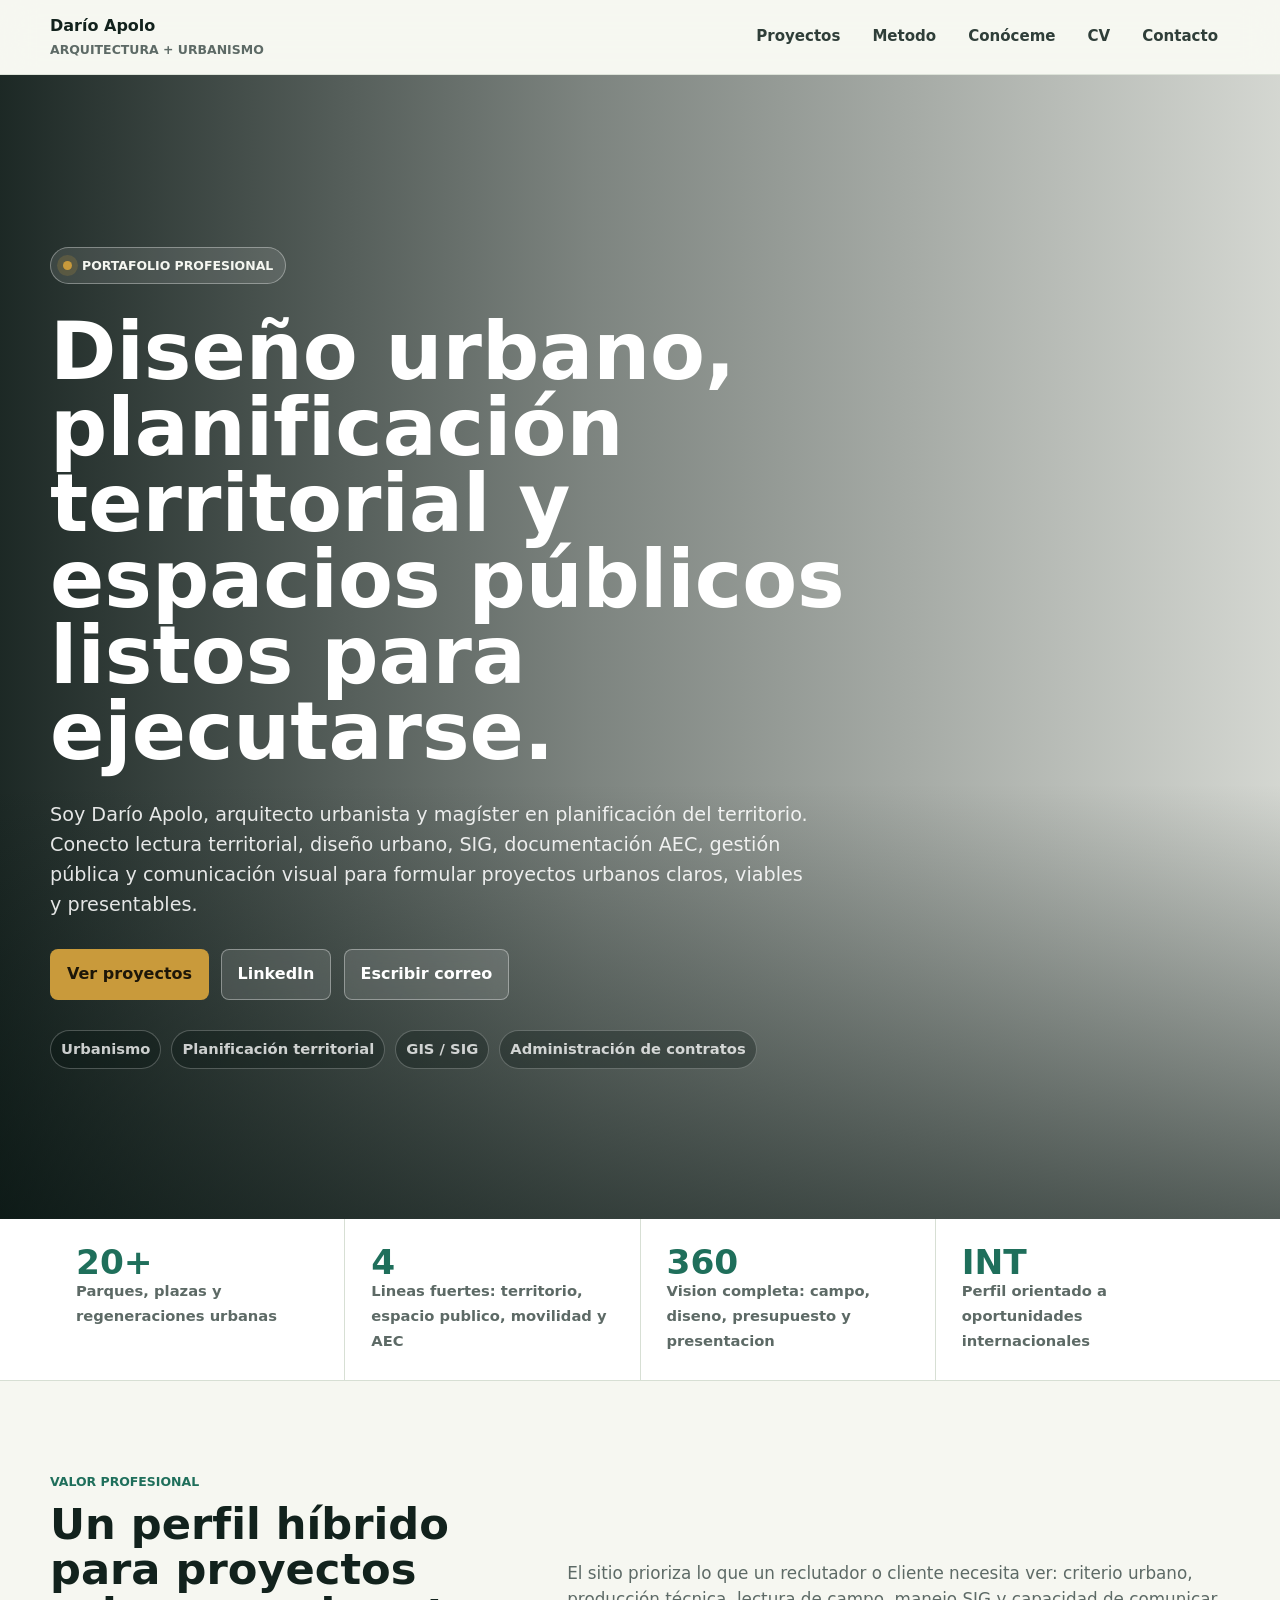
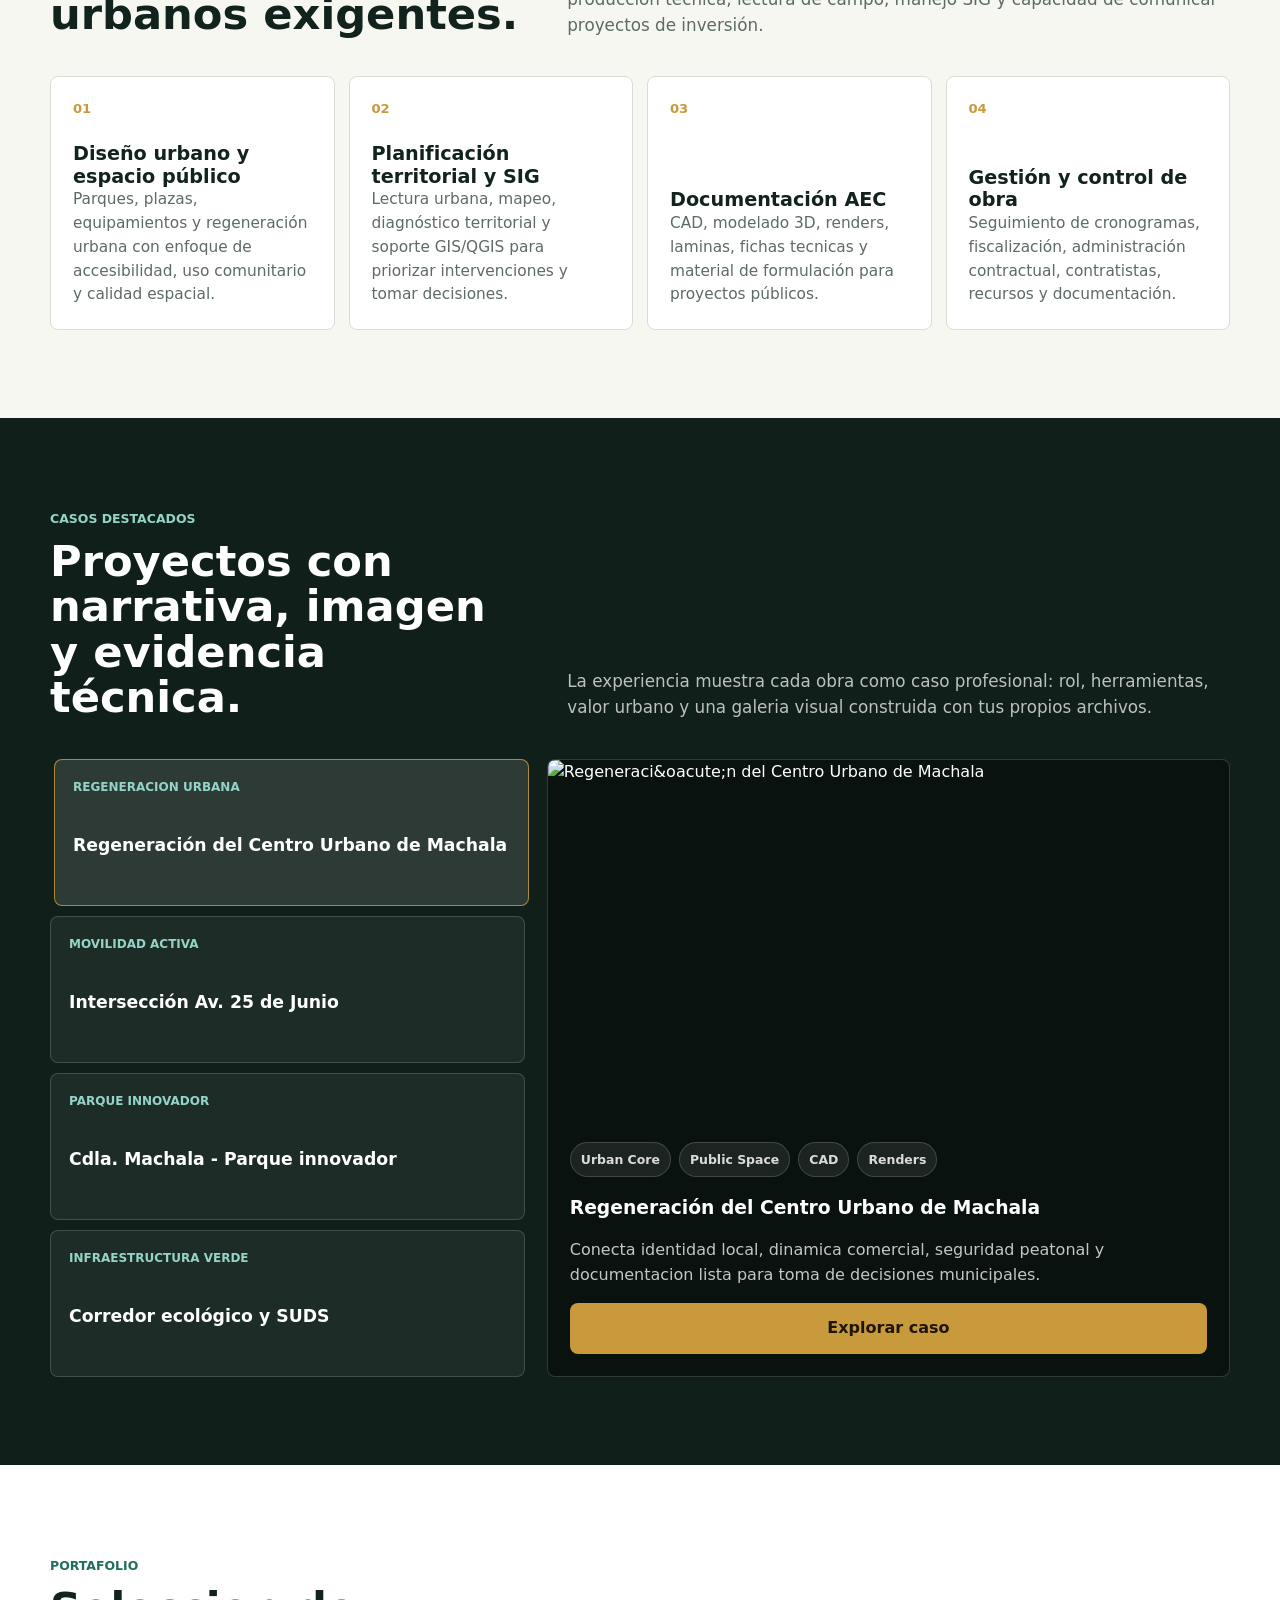
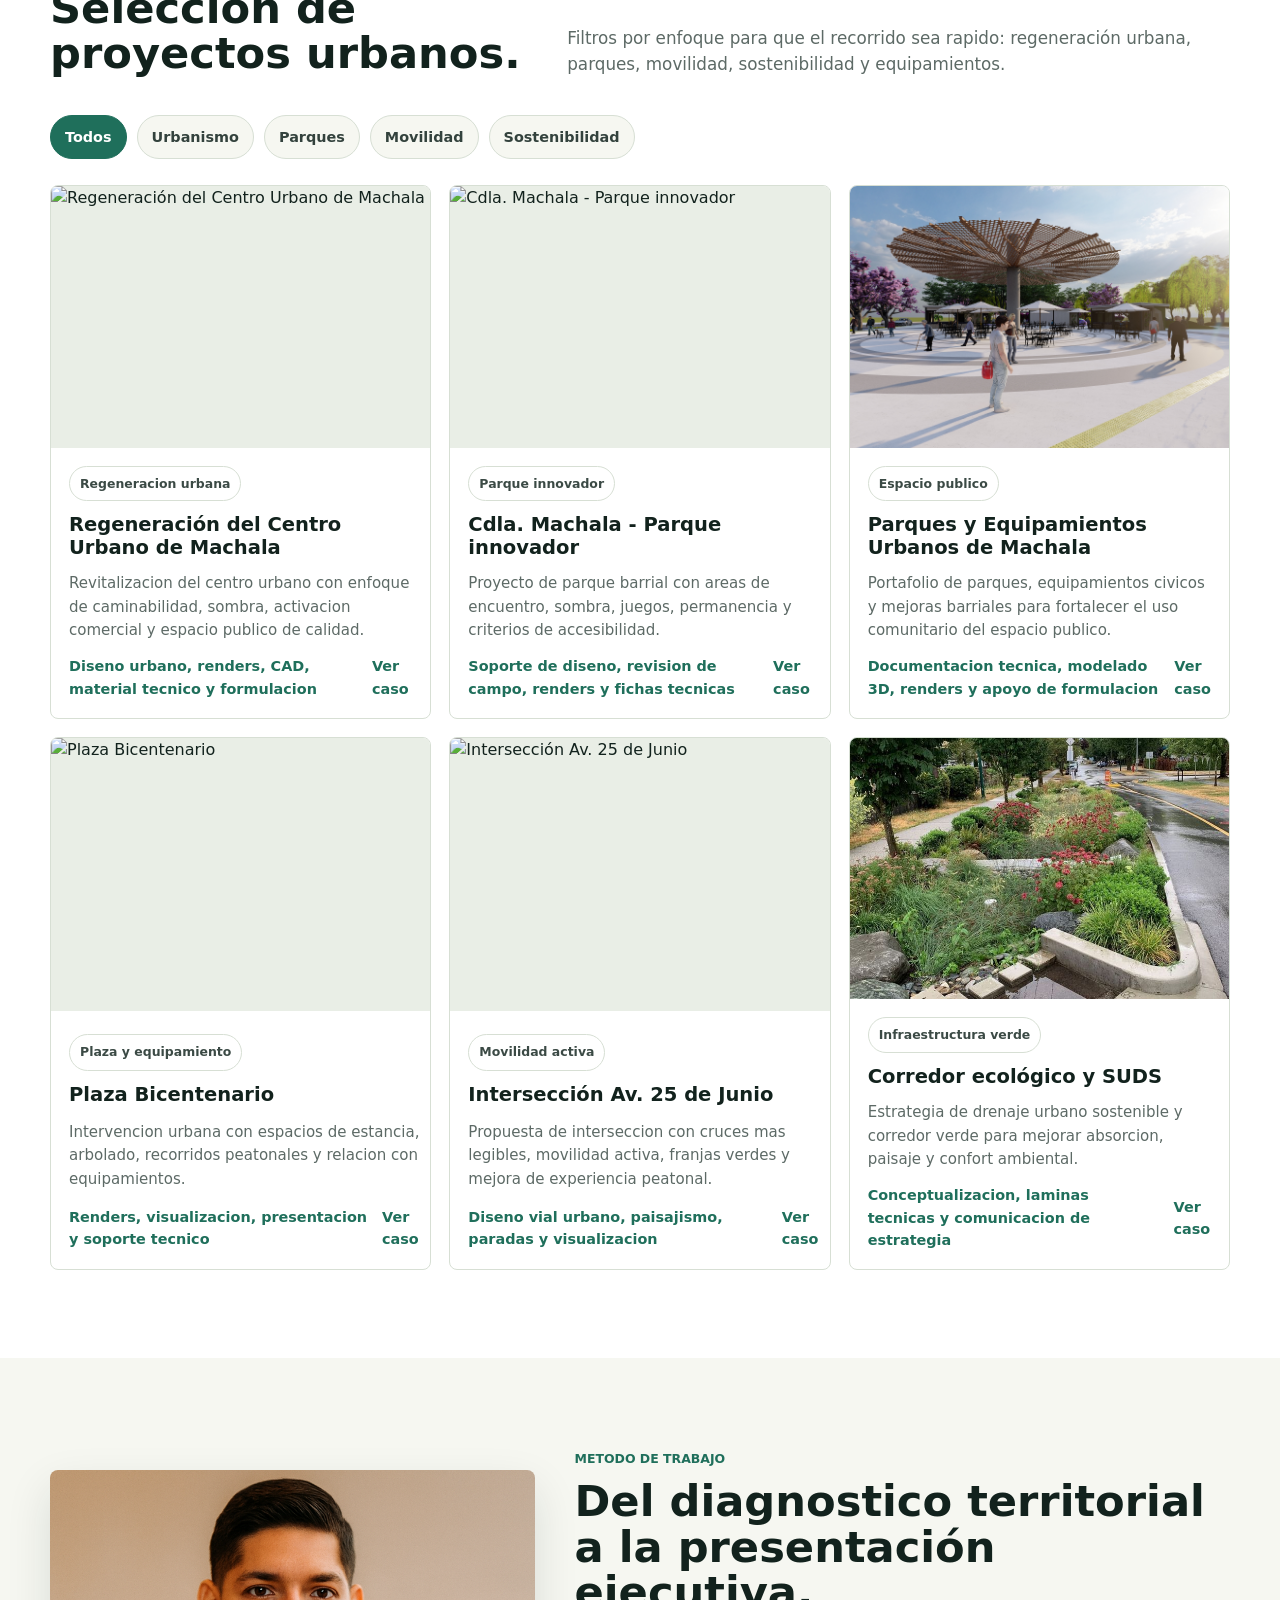
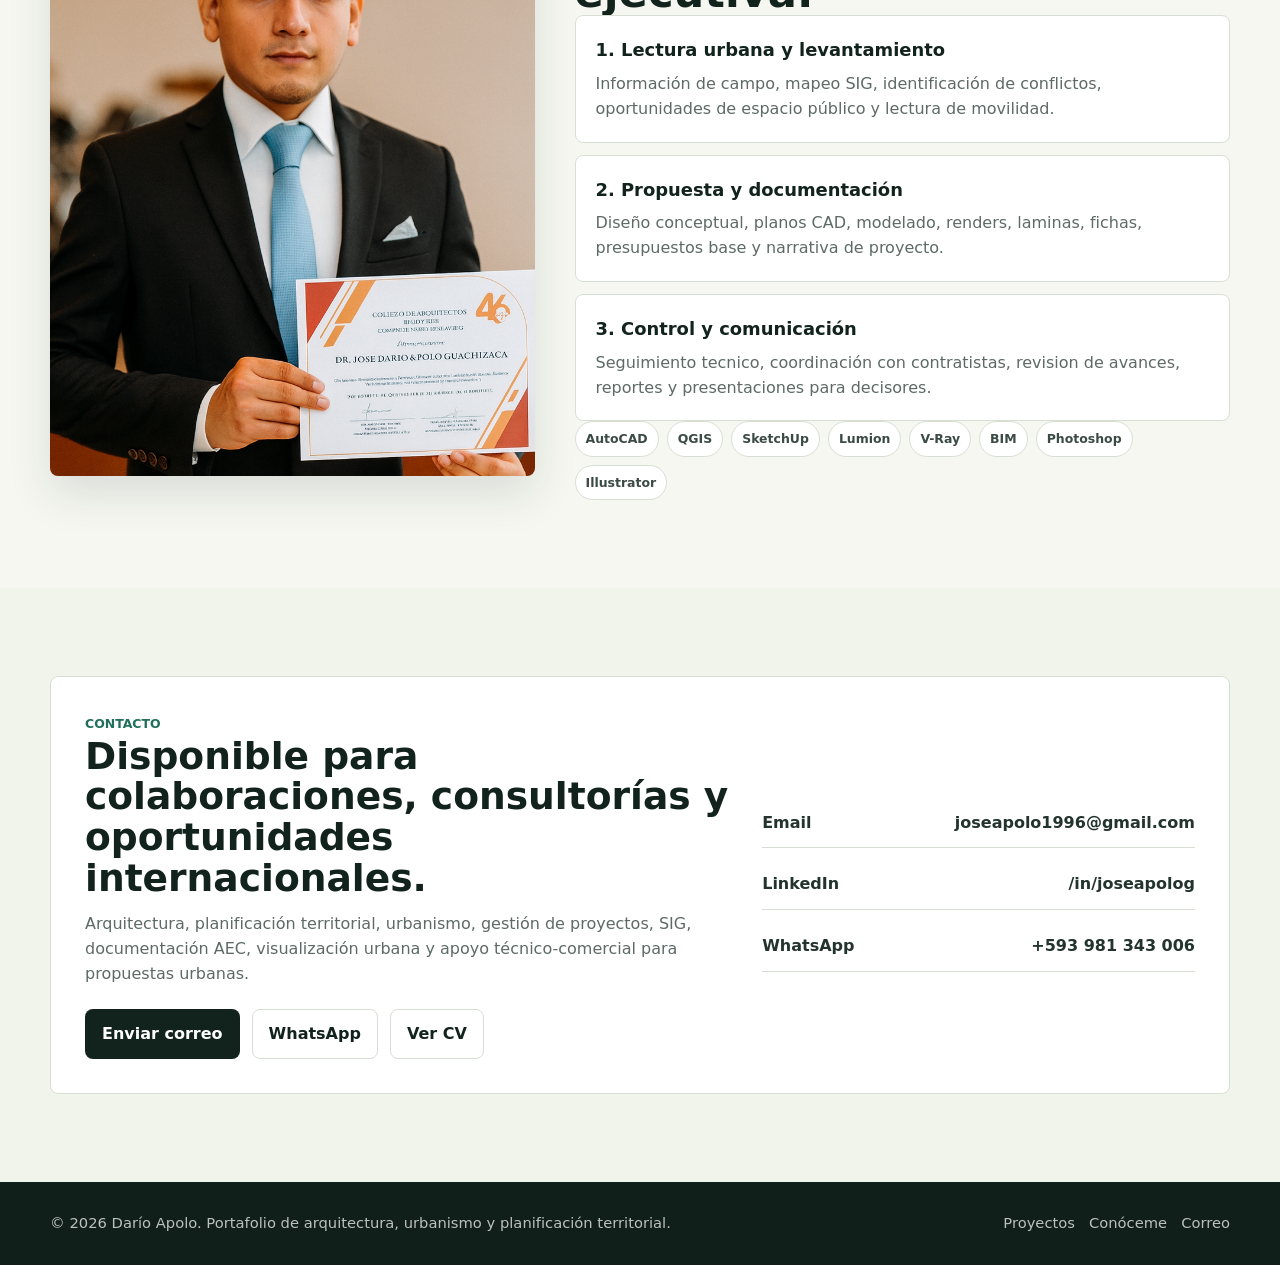
==== commit 460d716c: "Mejorar perfil profesional" ====
--- a/index.html
+++ b/index.html
@@ -4,7 +4,7 @@
   <meta charset="utf-8">
   <meta name="viewport" content="width=device-width, initial-scale=1">
   <title>Dario Apolo | Urbanismo, Planificacion Territorial y Espacio Publico</title>
-  <meta name="description" content="Portafolio profesional de Dario Apolo: arquitectura, urbanismo, planificacion territorial, regeneracion urbana, parques, movilidad activa y documentacion tecnica.">
+  <meta name="description" content="Portafolio profesional de Dario Apolo: arquitectura, urbanismo, planificacion territorial, proyectos publicos, SIG, AEC, regeneracion urbana, parques y movilidad activa.">
   <style>
     :root {
       color-scheme: light;
@@ -1007,7 +1007,7 @@
       <div class="container hero__content">
         <div class="eyebrow">Portafolio profesional</div>
         <h1>Dise&ntilde;o urbano, planificaci&oacute;n territorial y espacios p&uacute;blicos listos para ejecutarse.</h1>
-        <p class="hero__lead">Soy Dar&iacute;o Apolo, arquitecto urbanista y mag&iacute;ster en planificaci&oacute;n del territorio. Conecto lectura territorial, dise&ntilde;o urbano, documentaci&oacute;n AEC, gesti&oacute;n p&uacute;blica y comunicaci&oacute;n visual para formular proyectos urbanos con valor social y t&eacute;cnico.</p>
+        <p class="hero__lead">Soy Dar&iacute;o Apolo, arquitecto urbanista y mag&iacute;ster en planificaci&oacute;n del territorio. Conecto lectura territorial, dise&ntilde;o urbano, SIG, documentaci&oacute;n AEC, gesti&oacute;n p&uacute;blica y comunicaci&oacute;n visual para formular proyectos urbanos claros, viables y presentables.</p>
         <div class="hero__actions">
           <a class="btn btn--primary" href="#proyectos">Ver proyectos</a>
           <a class="btn btn--secondary" href="https://www.linkedin.com/in/joseapolog" target="_blank" rel="noreferrer">LinkedIn</a>
@@ -1038,7 +1038,7 @@
         </div>
         <div class="stat">
           <strong>INT</strong>
-          <span>Perfil preparado para oportunidades internacionales</span>
+          <span>Perfil orientado a oportunidades internacionales</span>
         </div>
       </div>
     </div>
@@ -1048,9 +1048,9 @@
         <div class="section-head reveal">
           <div>
             <span class="section-kicker">Valor profesional</span>
-            <h2 class="section-title">Un perfil h&iacute;brido para proyectos urbanos complejos.</h2>
+            <h2 class="section-title">Un perfil h&iacute;brido para proyectos urbanos exigentes.</h2>
           </div>
-          <p class="section-lead">El sitio prioriza lo que un reclutador o cliente necesita ver: criterio urbano, producci&oacute;n t&eacute;cnica, manejo de campo y capacidad de comunicar proyectos de inversi&oacute;n.</p>
+          <p class="section-lead">El sitio prioriza lo que un reclutador o cliente necesita ver: criterio urbano, producci&oacute;n t&eacute;cnica, lectura de campo, manejo SIG y capacidad de comunicar proyectos de inversi&oacute;n.</p>
         </div>
         <div class="expertise-grid">
           <article class="expertise-item reveal">
@@ -1170,8 +1170,8 @@
         <div class="contact-panel reveal">
           <div>
             <span class="section-kicker">Contacto</span>
-            <h2>Disponible para colaboraciones, consultorias y oportunidades internacionales.</h2>
-            <p>Arquitectura, planificaci&oacute;n territorial, urbanismo, gesti&oacute;n de proyectos, documentaci&oacute;n t&eacute;cnica y apoyo tecnico-comercial para propuestas urbanas.</p>
+            <h2>Disponible para colaboraciones, consultor&iacute;as y oportunidades internacionales.</h2>
+            <p>Arquitectura, planificaci&oacute;n territorial, urbanismo, gesti&oacute;n de proyectos, SIG, documentaci&oacute;n AEC, visualizaci&oacute;n urbana y apoyo t&eacute;cnico-comercial para propuestas urbanas.</p>
             <div class="cta-actions" style="margin-top: 22px;">
               <a class="btn btn--dark" href="mailto:joseapolo1996@gmail.com">Enviar correo</a>
               <a class="btn btn--outline" href="https://wa.me/593981343006" target="_blank" rel="noreferrer">WhatsApp</a>
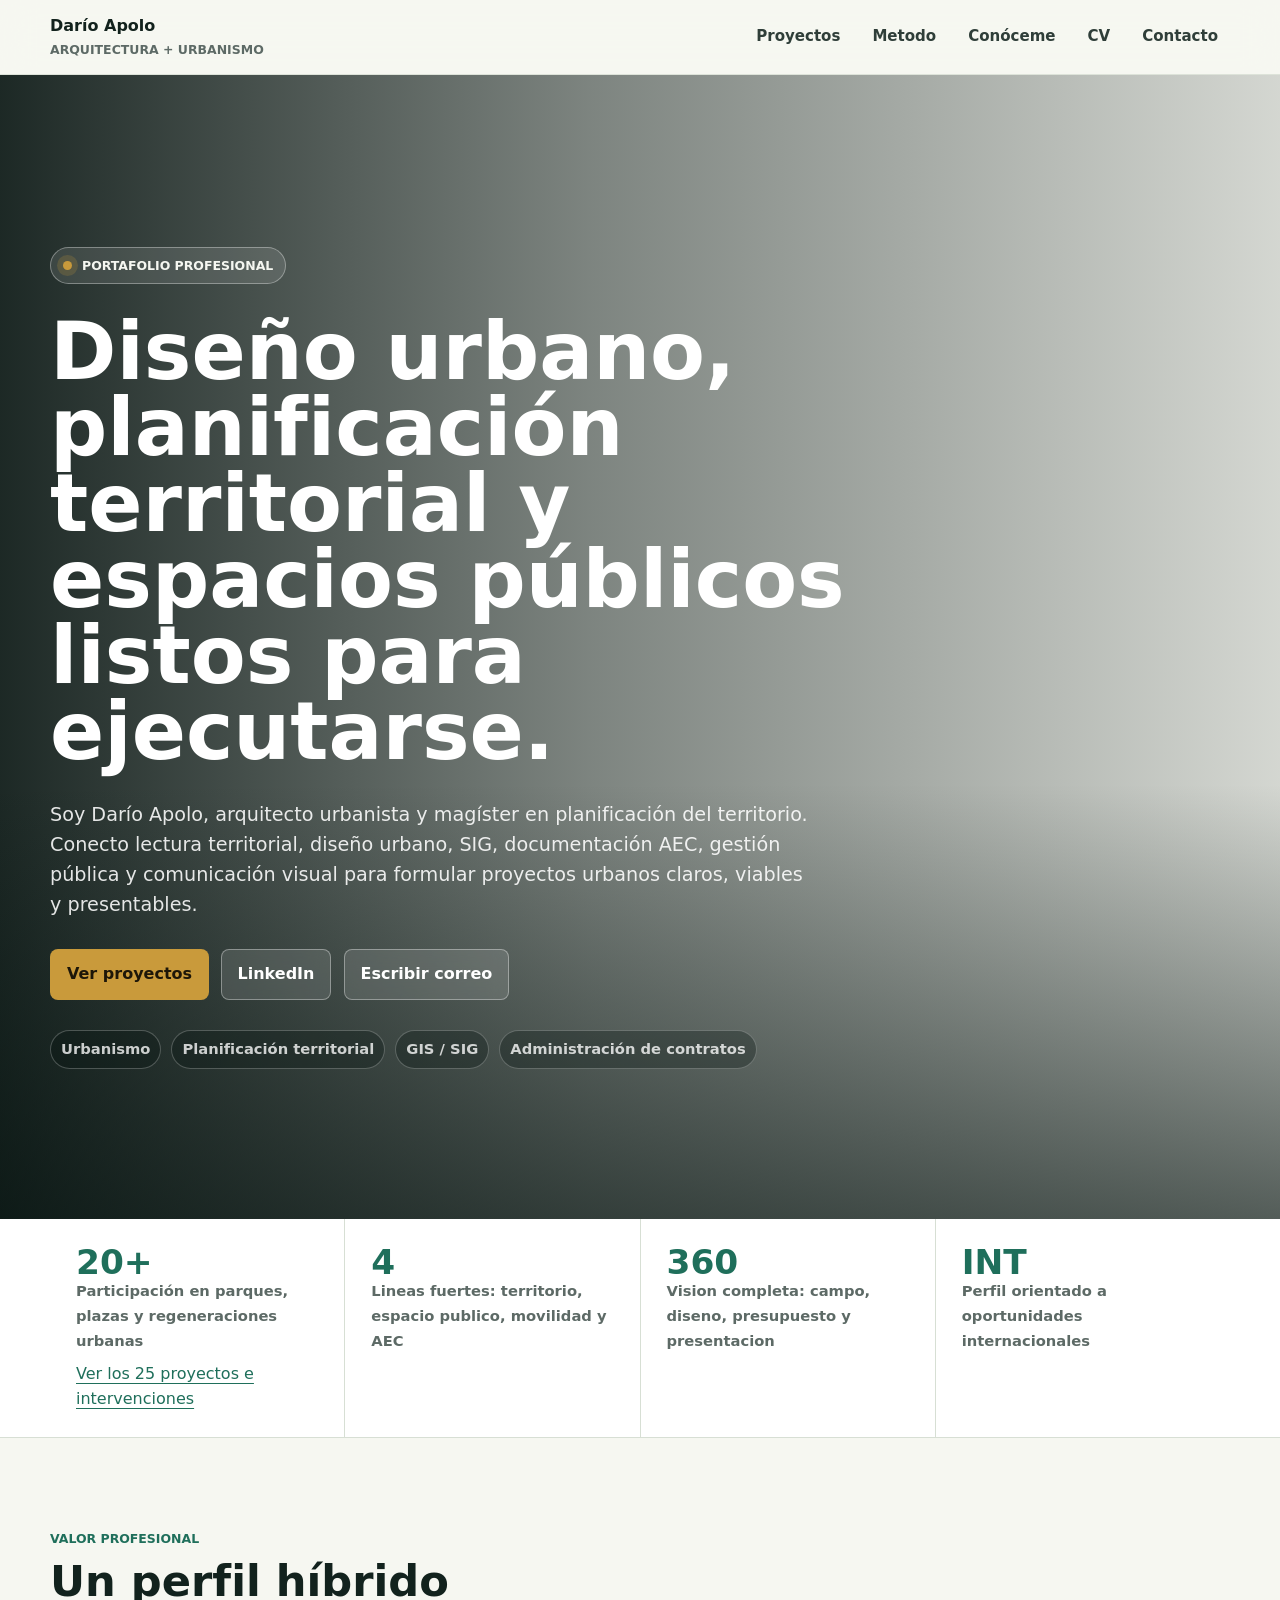
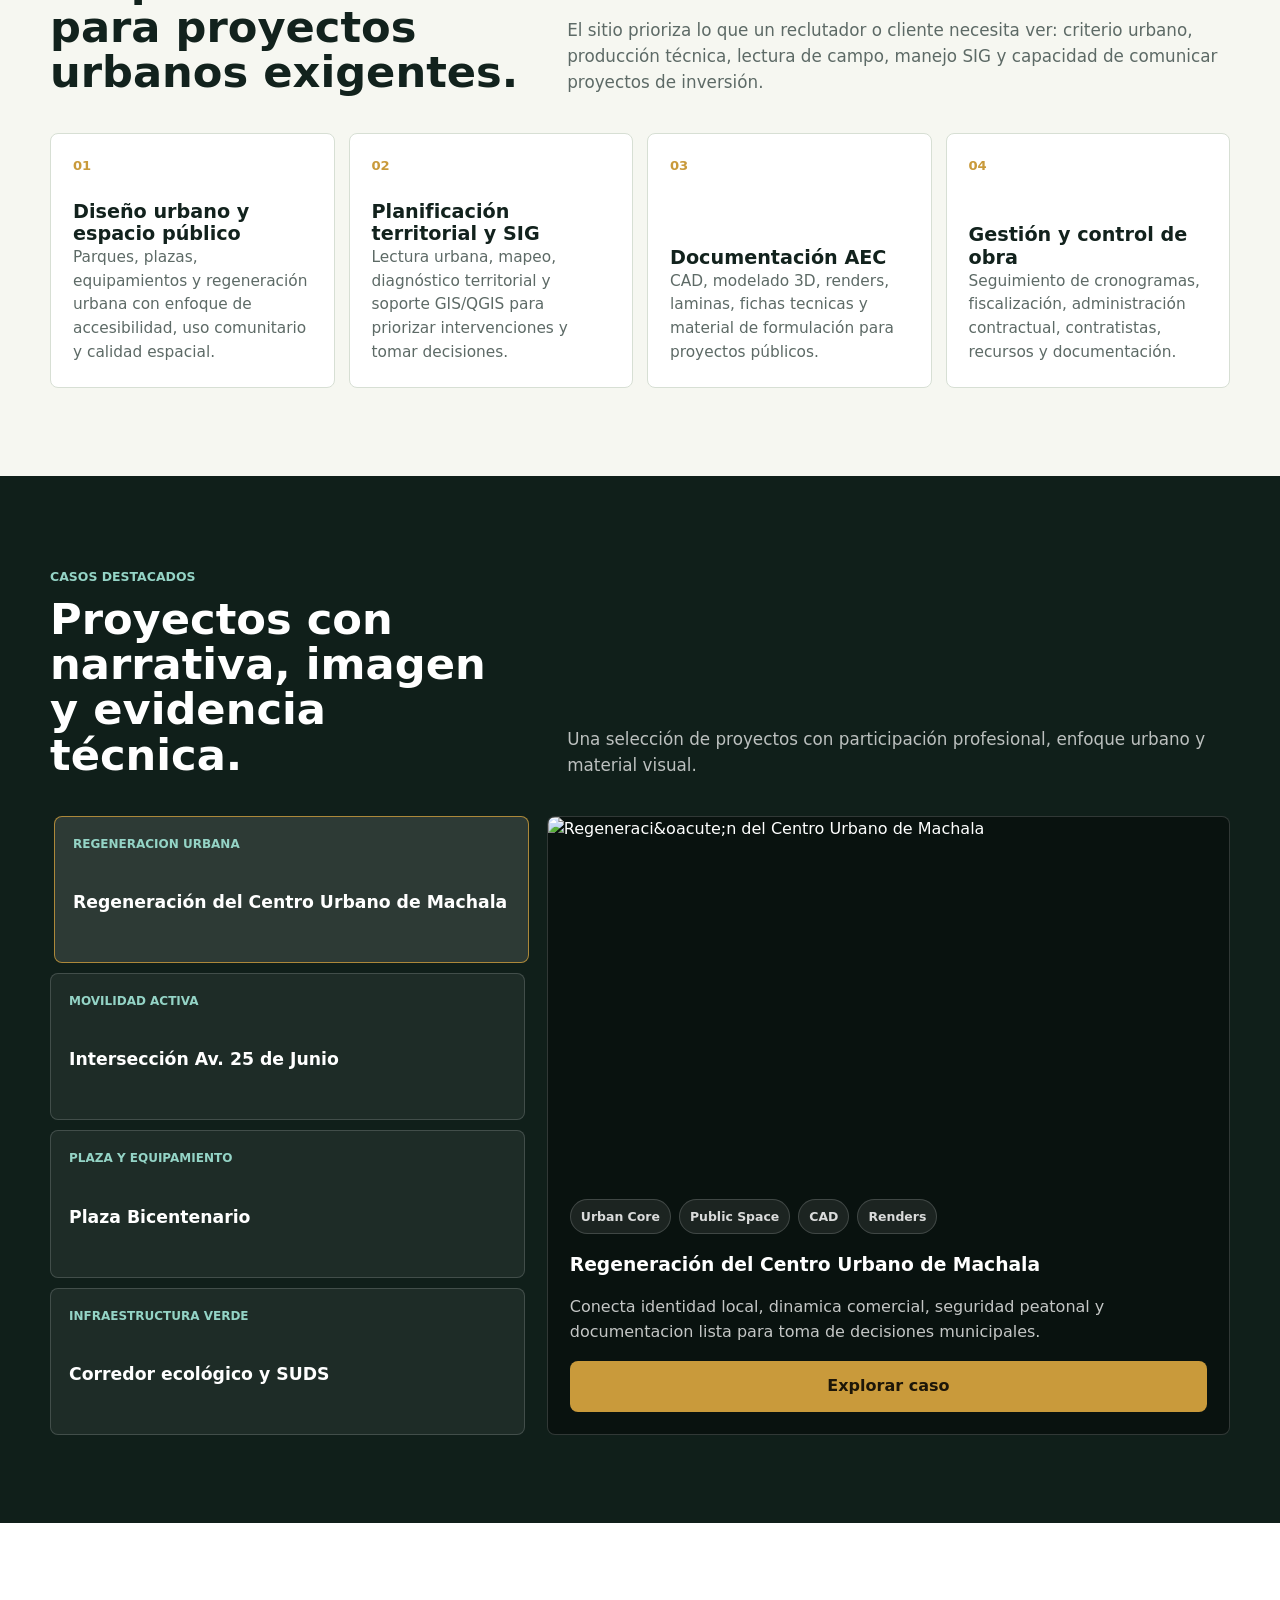
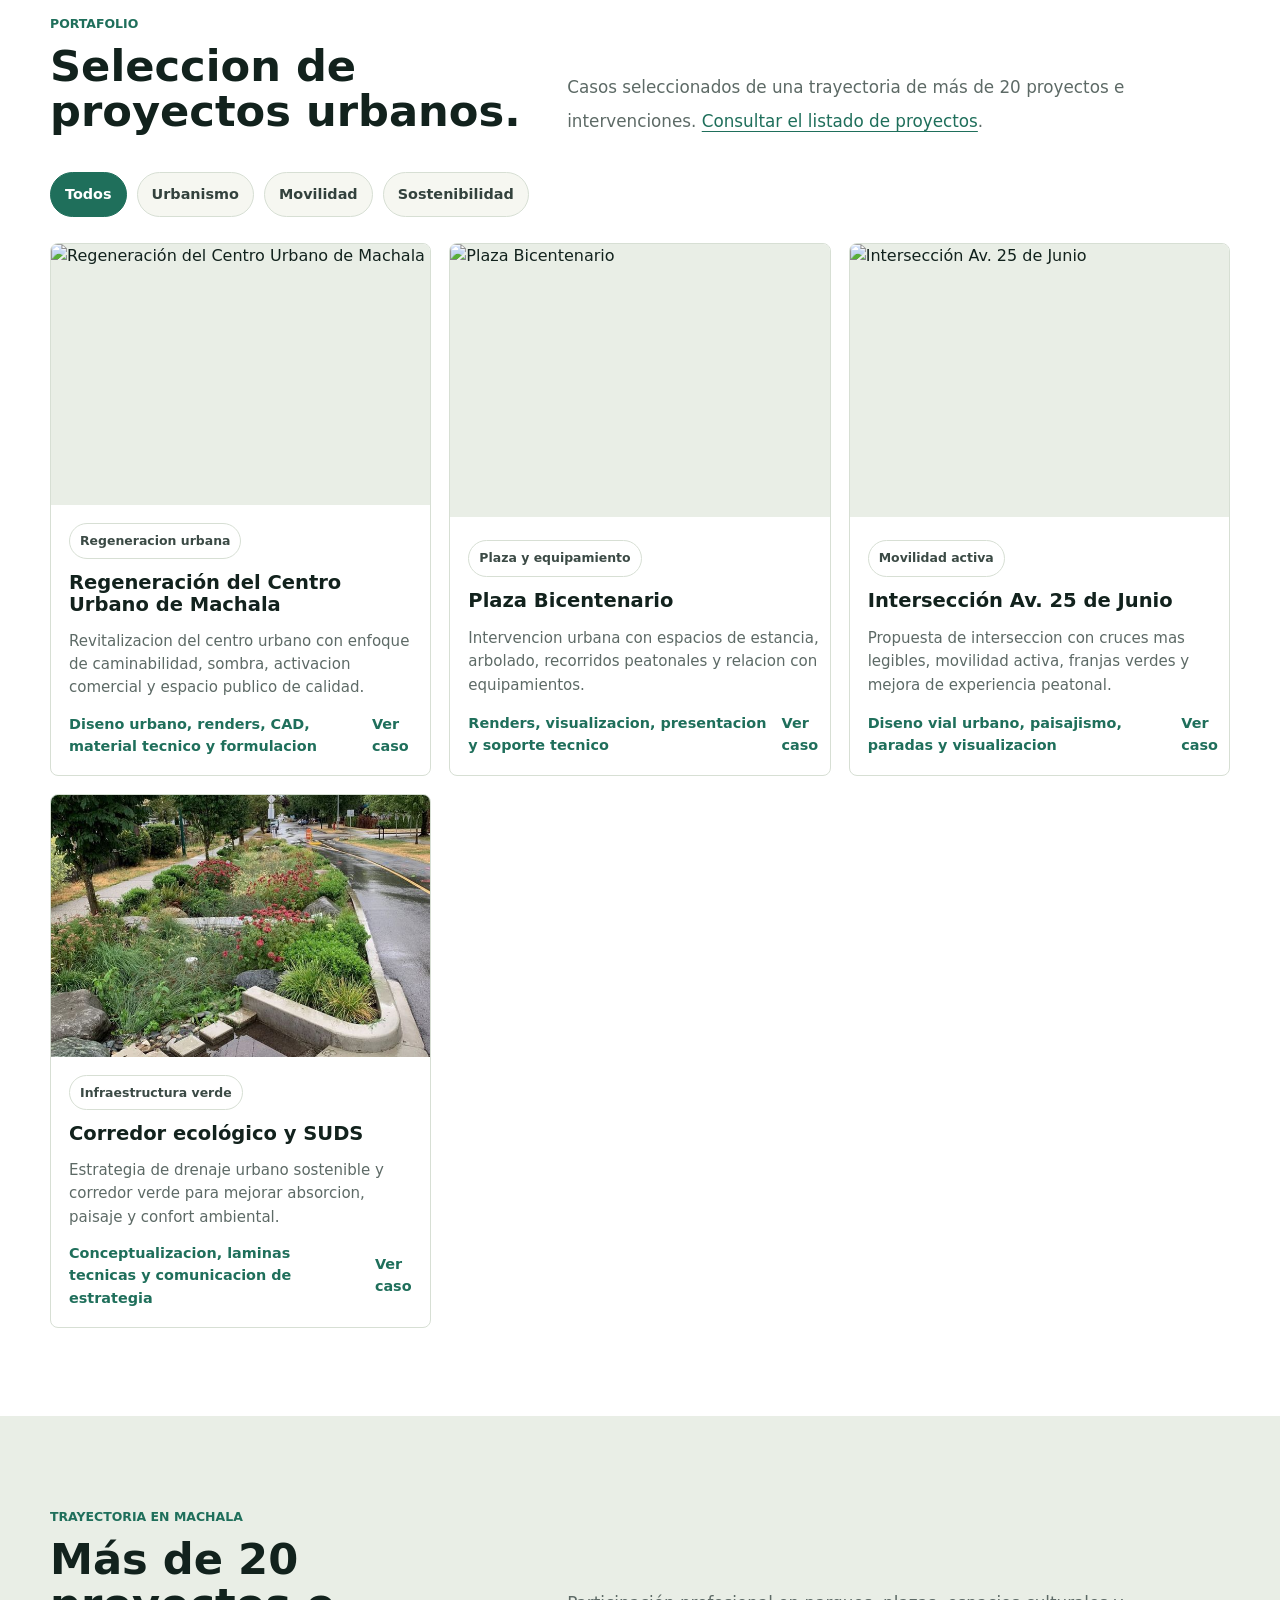
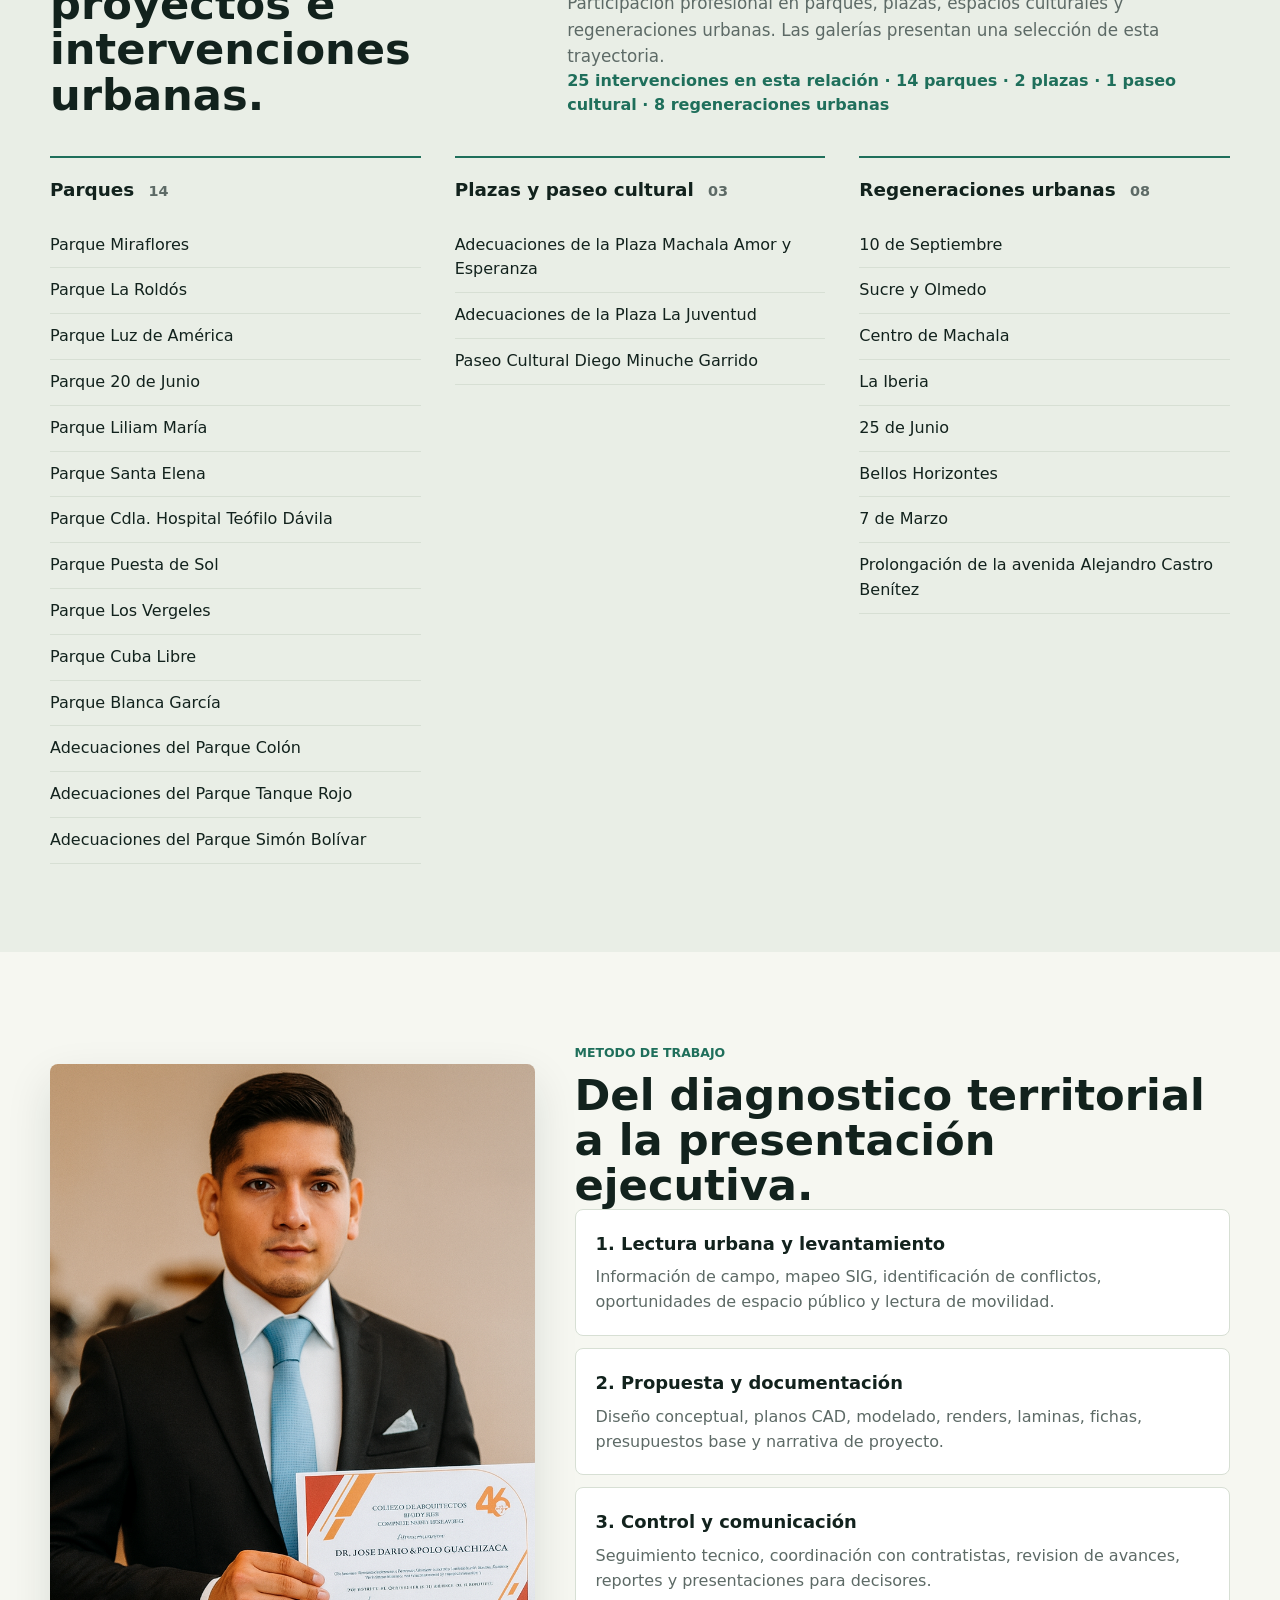
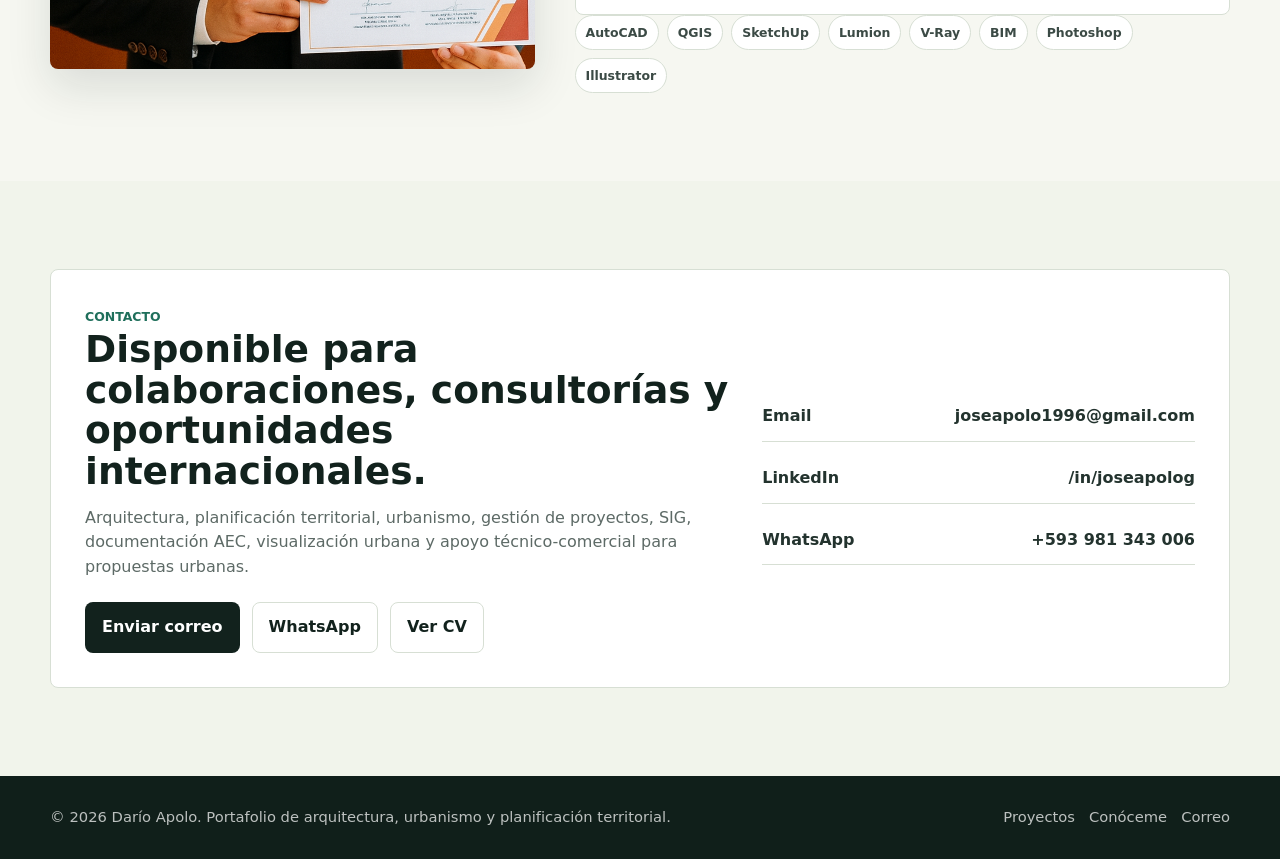
==== commit 6541d2e2: "Incluir trayectoria de 25 intervenciones urbanas y mantener 20+" ====
--- a/index.html
+++ b/index.html
@@ -974,6 +974,17 @@
         transition: none !important;
       }
     }
+
+    .project-register { background: var(--soft); scroll-margin-top: 90px; }
+    .register-summary { color: var(--forest); font-weight: 700; }
+    .register-grid { display: grid; grid-template-columns: repeat(3, minmax(0, 1fr)); gap: 34px; }
+    .register-group { min-width: 0; border-top: 2px solid var(--forest); padding-top: 18px; }
+    .register-group h3 { margin: 0 0 18px; font-size: 1.15rem; }
+    .register-group h3 span { color: var(--muted); font-size: .9rem; margin-left: 8px; }
+    .register-list { list-style: none; padding: 0; margin: 0; }
+    .register-list li { padding: 10px 0; border-bottom: 1px solid var(--line); overflow-wrap: anywhere; }
+    .register-link { display: inline-block; color: var(--forest); text-decoration: underline; text-underline-offset: 4px; margin-top: 8px; }
+    @media (max-width: 760px) { .register-grid { grid-template-columns: 1fr; gap: 28px; } }
   </style>
 </head>
 <body>
@@ -1026,7 +1037,8 @@
       <div class="container stats">
         <div class="stat">
           <strong>20+</strong>
-          <span>Parques, plazas y regeneraciones urbanas</span>
+          <span>Participación en parques, plazas y regeneraciones urbanas</span>
+          <a class="register-link" href="#trayectoria-proyectos">Ver los 25 proyectos e intervenciones</a>
         </div>
         <div class="stat">
           <strong>4</strong>
@@ -1092,7 +1104,7 @@
             <span class="section-kicker">Casos destacados</span>
             <h2 class="section-title" id="showcase-title">Proyectos con narrativa, imagen y evidencia t&eacute;cnica.</h2>
           </div>
-          <p class="section-lead">La experiencia muestra cada obra como caso profesional: rol, herramientas, valor urbano y una galeria visual construida con tus propios archivos.</p>
+          <p class="section-lead">Una selecci&oacute;n de proyectos con participaci&oacute;n profesional, enfoque urbano y material visual.</p>
         </div>
         <div class="showcase-layout">
           <div class="featured-tabs" id="featuredTabs" aria-label="Seleccion de proyectos destacados"></div>
@@ -1116,18 +1128,74 @@
             <span class="section-kicker">Portafolio</span>
             <h2 class="section-title">Seleccion de proyectos urbanos.</h2>
           </div>
-          <p class="section-lead">Filtros por enfoque para que el recorrido sea rapido: regeneraci&oacute;n urbana, parques, movilidad, sostenibilidad y equipamientos.</p>
+          <p class="section-lead">Casos seleccionados de una trayectoria de m&aacute;s de 20 proyectos e intervenciones. <a class="register-link" href="#trayectoria-proyectos">Consultar el listado de proyectos</a>.</p>
         </div>
 
         <div class="filters reveal" aria-label="Filtros de proyectos">
           <button class="filter-btn is-active" type="button" data-filter="todos">Todos</button>
           <button class="filter-btn" type="button" data-filter="urbanismo">Urbanismo</button>
-          <button class="filter-btn" type="button" data-filter="parques">Parques</button>
           <button class="filter-btn" type="button" data-filter="movilidad">Movilidad</button>
           <button class="filter-btn" type="button" data-filter="sostenibilidad">Sostenibilidad</button>
         </div>
 
         <div class="project-grid" id="projectGrid"></div>
+      </div>
+    </section>
+
+    <section class="project-register" id="trayectoria-proyectos" aria-labelledby="register-title">
+      <div class="container">
+        <div class="section-head">
+          <div>
+            <span class="section-kicker">Trayectoria en Machala</span>
+            <h2 class="section-title" id="register-title">Más de 20 proyectos e intervenciones urbanas.</h2>
+          </div>
+          <div>
+            <p class="section-lead">Participación profesional en parques, plazas, espacios culturales y regeneraciones urbanas. Las galerías presentan una selección de esta trayectoria.</p>
+            <p class="register-summary">25 intervenciones en esta relación · 14 parques · 2 plazas · 1 paseo cultural · 8 regeneraciones urbanas</p>
+          </div>
+        </div>
+        <div class="register-grid">
+          <article class="register-group">
+            <h3>Parques <span>14</span></h3>
+            <ul class="register-list">
+              <li>Parque Miraflores</li>
+              <li>Parque La Roldós</li>
+              <li>Parque Luz de América</li>
+              <li>Parque 20 de Junio</li>
+              <li>Parque Liliam María</li>
+              <li>Parque Santa Elena</li>
+              <li>Parque Cdla. Hospital Teófilo Dávila</li>
+              <li>Parque Puesta de Sol</li>
+              <li>Parque Los Vergeles</li>
+              <li>Parque Cuba Libre</li>
+              <li>Parque Blanca García</li>
+              <li>Adecuaciones del Parque Colón</li>
+              <li>Adecuaciones del Parque Tanque Rojo</li>
+              <li>Adecuaciones del Parque Simón Bolívar</li>
+            </ul>
+          </article>
+          <article class="register-group">
+            <h3>Plazas y paseo cultural <span>03</span></h3>
+            <ul class="register-list">
+              <li>Adecuaciones de la Plaza Machala Amor y Esperanza</li>
+              <li>Adecuaciones de la Plaza La Juventud</li>
+              <li>Paseo Cultural Diego Minuche Garrido</li>
+            </ul>
+          </article>
+          <article class="register-group">
+            <h3>Regeneraciones urbanas <span>08</span></h3>
+            <ul class="register-list">
+              <li>10 de Septiembre</li>
+              <li>Sucre y Olmedo</li>
+              <li>Centro de Machala</li>
+              <li>La Iberia</li>
+              <li>25 de Junio</li>
+              <li>Bellos Horizontes</li>
+              <li>7 de Marzo</li>
+              <li>Prolongación de la avenida Alejandro Castro Benítez</li>
+            </ul>
+          </article>
+        </div>
       </div>
     </section>
 
@@ -1231,30 +1299,6 @@
         impact: "Conecta identidad local, dinamica comercial, seguridad peatonal y documentacion lista para toma de decisiones municipales.",
         tags: ["Urban Core", "Public Space", "CAD", "Renders", "Municipal Projects"],
         gallery: ["render1_1%20-%20Foto.jpg", "render1_2%20-%20Foto.jpg", "render1_3%20-%20Foto.jpg", "render1_4%20-%20Foto.jpg", "665.jpg"]
-      },
-      {
-        id: "cdla-machala",
-        category: "parques",
-        type: "Parque innovador",
-        title: "Cdla. Machala - Parque innovador",
-        cover: "img/parque1.jpg",
-        role: "Soporte de diseno, revision de campo, renders y fichas tecnicas",
-        summary: "Proyecto de parque barrial con areas de encuentro, sombra, juegos, permanencia y criterios de accesibilidad.",
-        impact: "Aporta una experiencia publica contemporanea: mobiliario, vegetacion, seguridad visual y espacios flexibles para comunidad.",
-        tags: ["Parks", "Civic Equipment", "Accessibility", "Community Use"],
-        gallery: ["img/parque1.jpg", "img/parque2.jpg", "img/parque3.jpg", "img/parque4.jpg", "img/parque7.jpg", "img/parque8.jpg", "img/parque9.jpg"]
-      },
-      {
-        id: "parques-equipamientos",
-        category: "parques",
-        type: "Espacio publico",
-        title: "Parques y Equipamientos Urbanos de Machala",
-        cover: "img/parque7.jpg",
-        role: "Documentacion tecnica, modelado 3D, renders y apoyo de formulacion",
-        summary: "Portafolio de parques, equipamientos civicos y mejoras barriales para fortalecer el uso comunitario del espacio publico.",
-        impact: "Mejora la calidad del espacio publico mediante accesibilidad, lectura de necesidades locales y material tecnico para inversion.",
-        tags: ["Parks", "Public Space", "Urban Regeneration", "Technical Documentation"],
-        gallery: ["img/parque7.jpg", "img/parque8.jpg", "img/parque9.jpg", "img/parque6.jpg", "img/parque2.jpg", "img/parque3.jpg"]
       },
       {
         id: "plaza-bicentenario",
@@ -1294,7 +1338,7 @@
       }
     ];
 
-    const featuredIds = ["centro-machala", "interseccion-junio", "cdla-machala", "suds-corredor"];
+    const featuredIds = ["centro-machala", "interseccion-junio", "plaza-bicentenario", "suds-corredor"];
     const featuredProjects = featuredIds.map((id) => projects.find((project) => project.id === id));
     const projectGrid = document.getElementById("projectGrid");
     const modal = document.getElementById("projectModal");
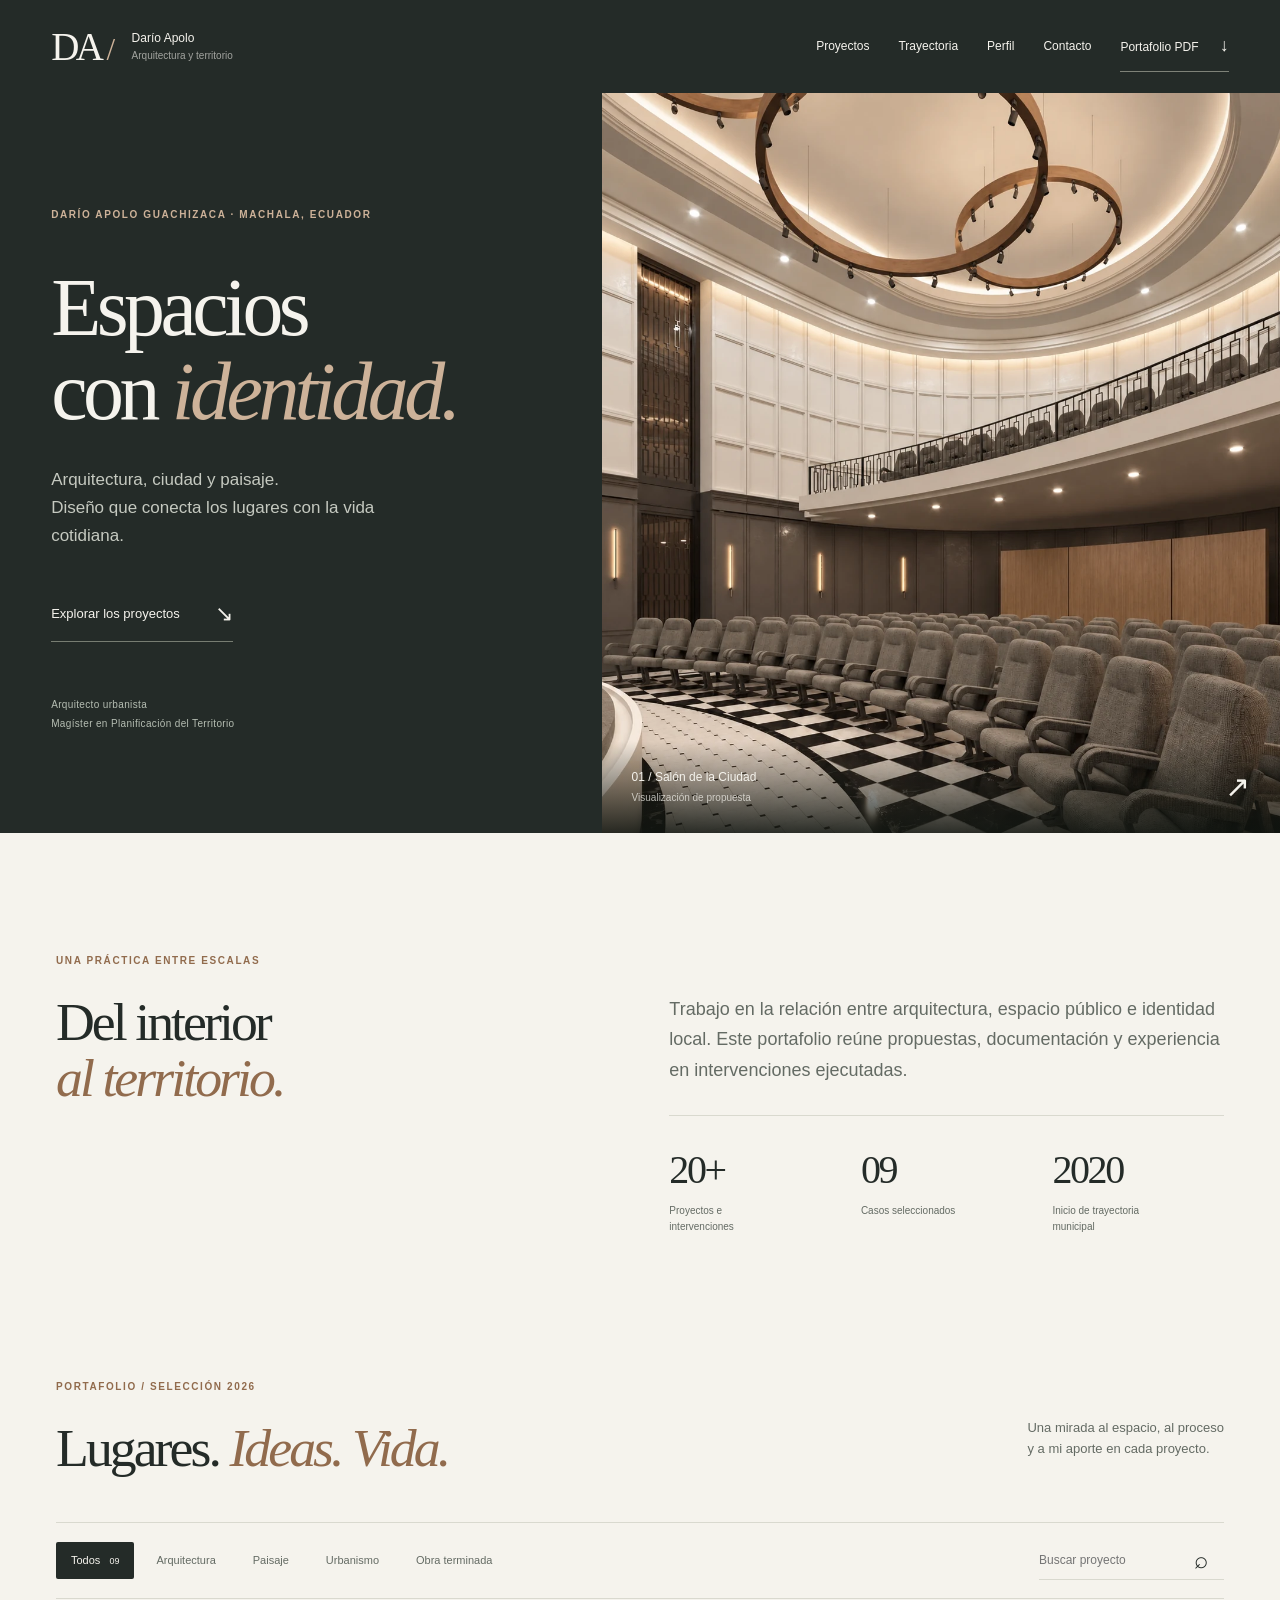
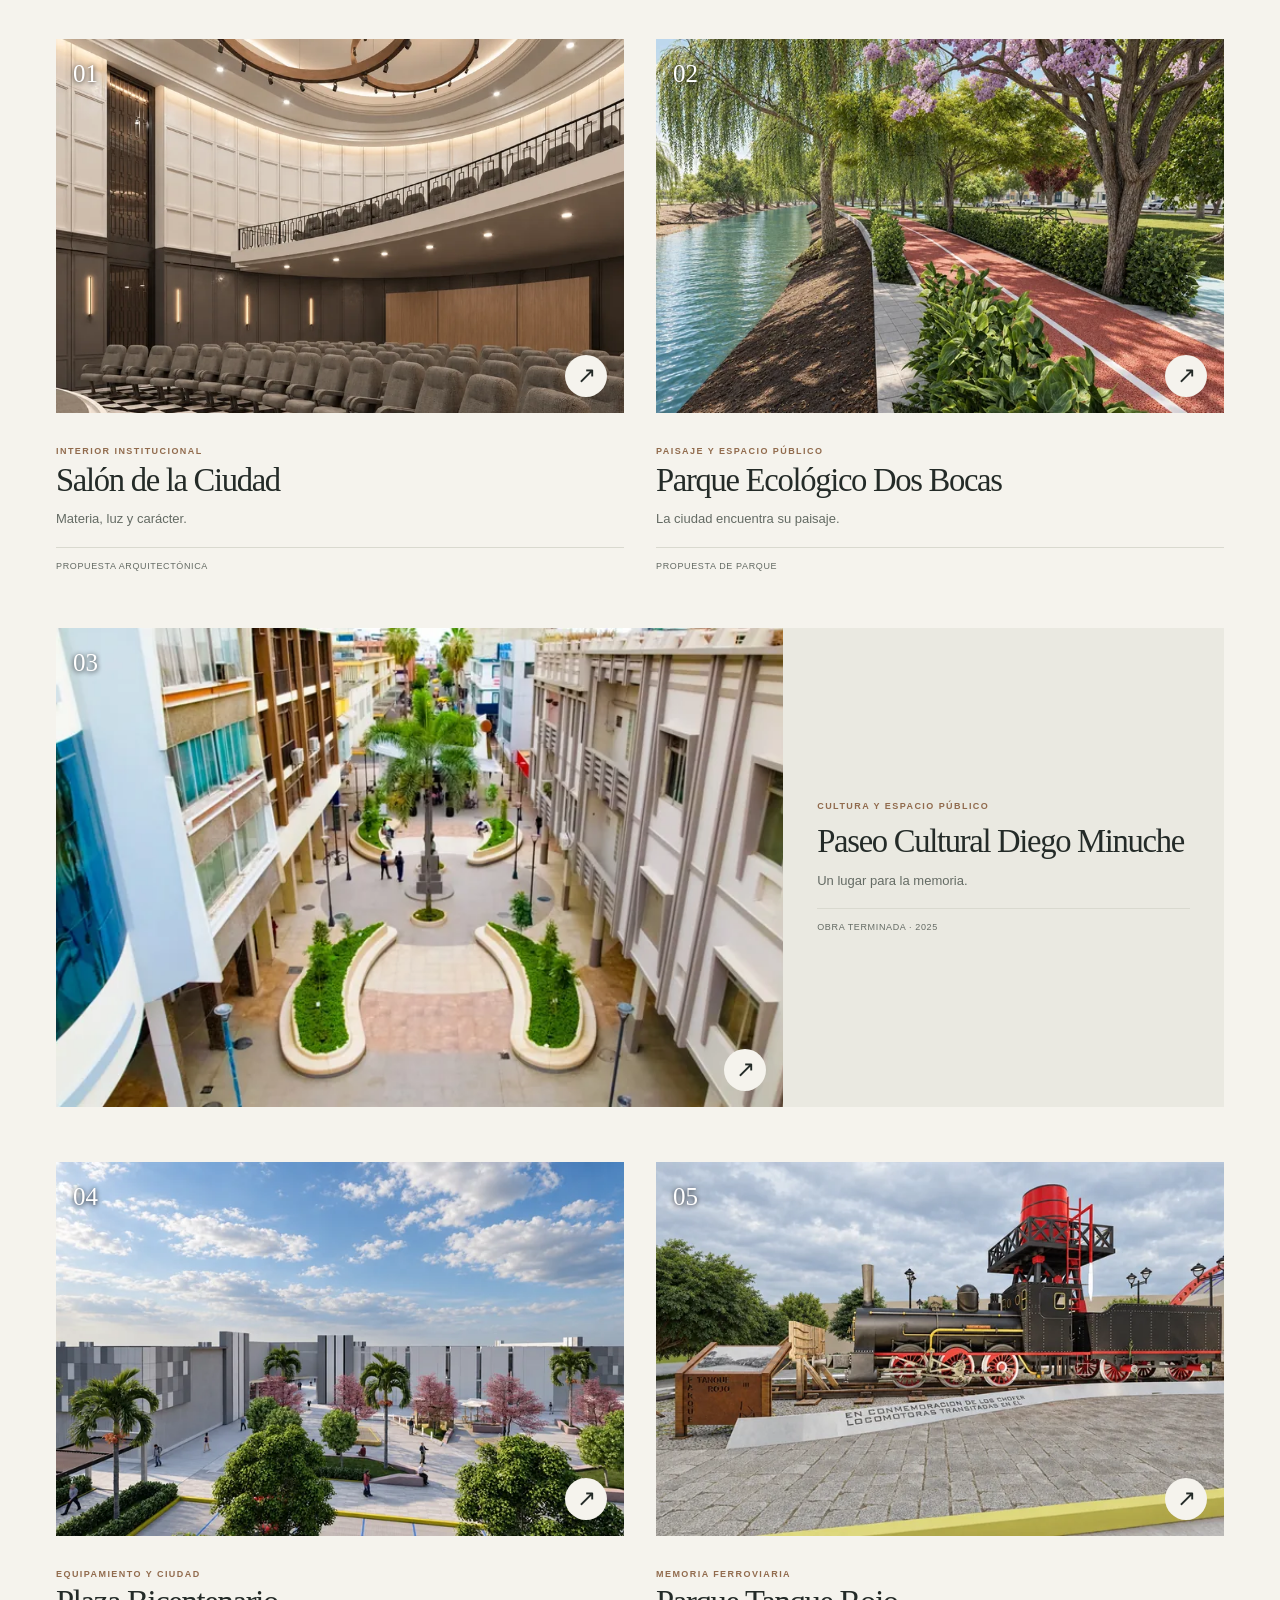
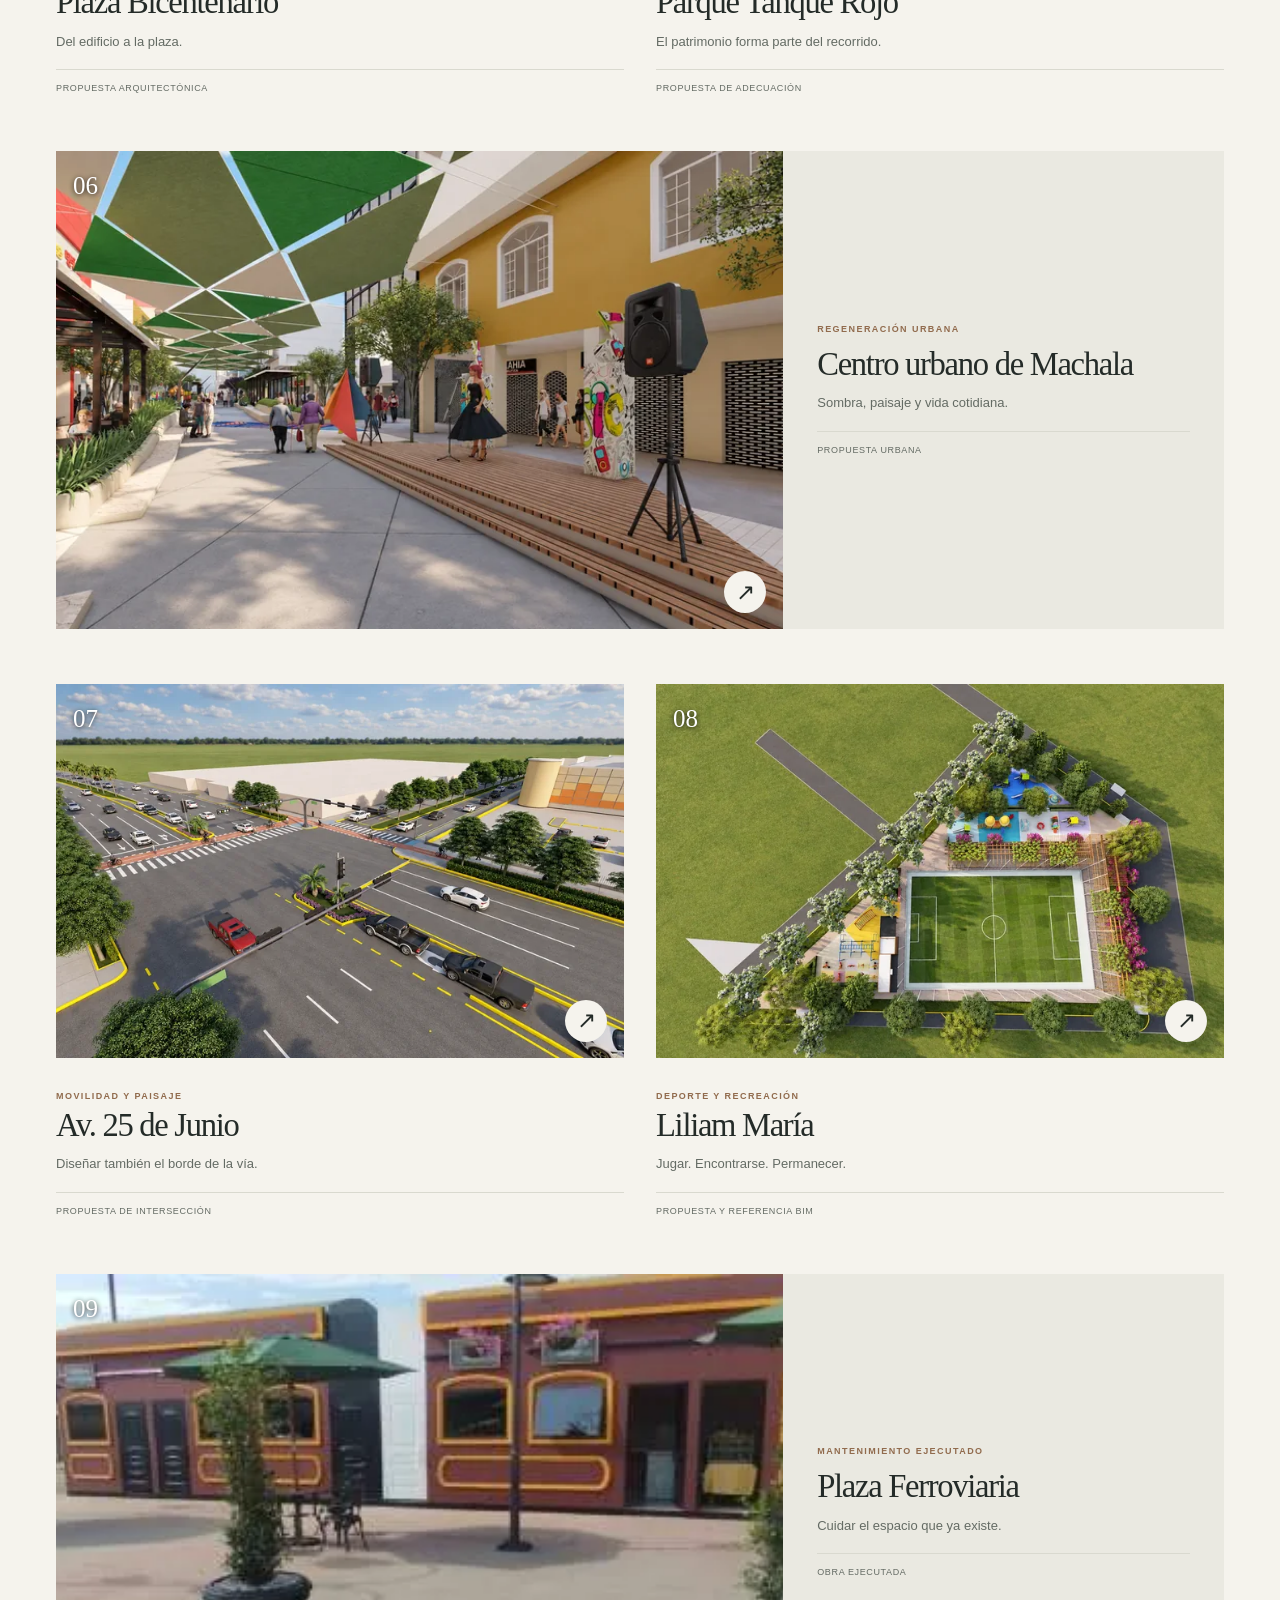
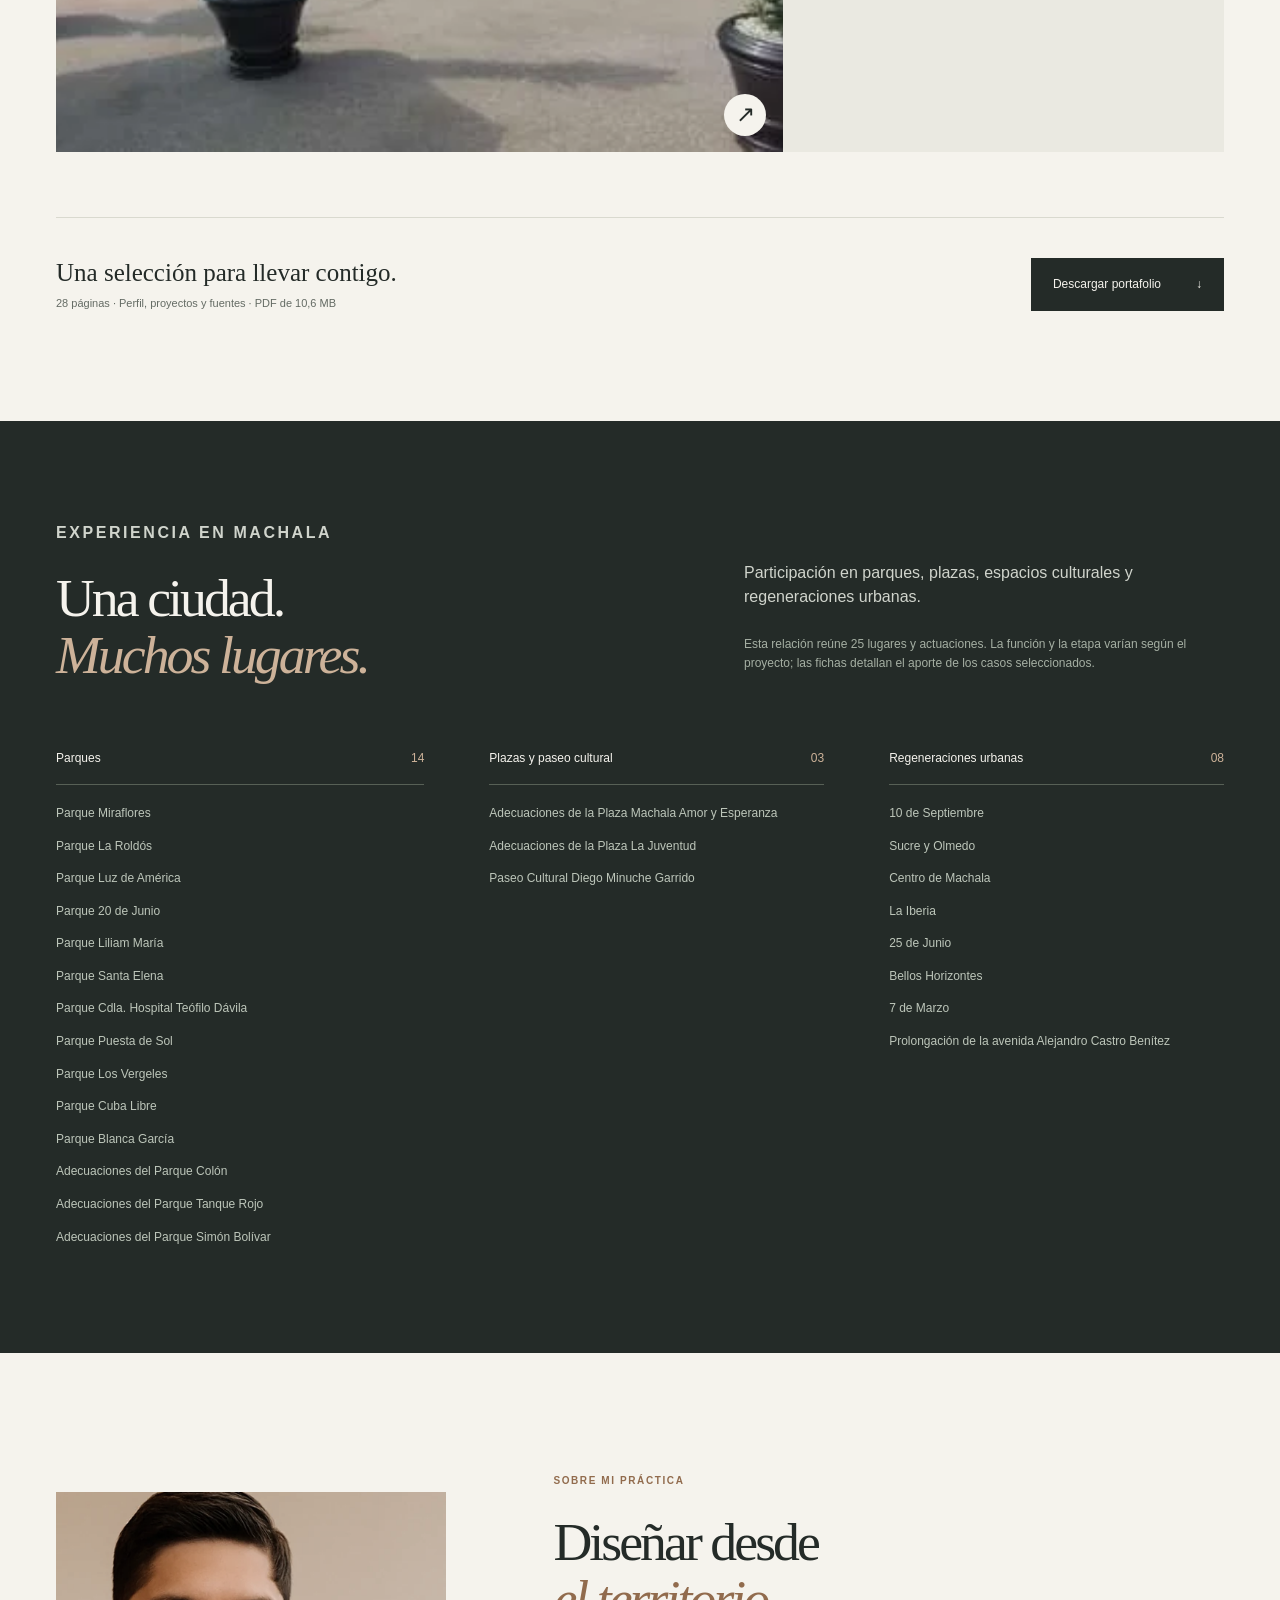
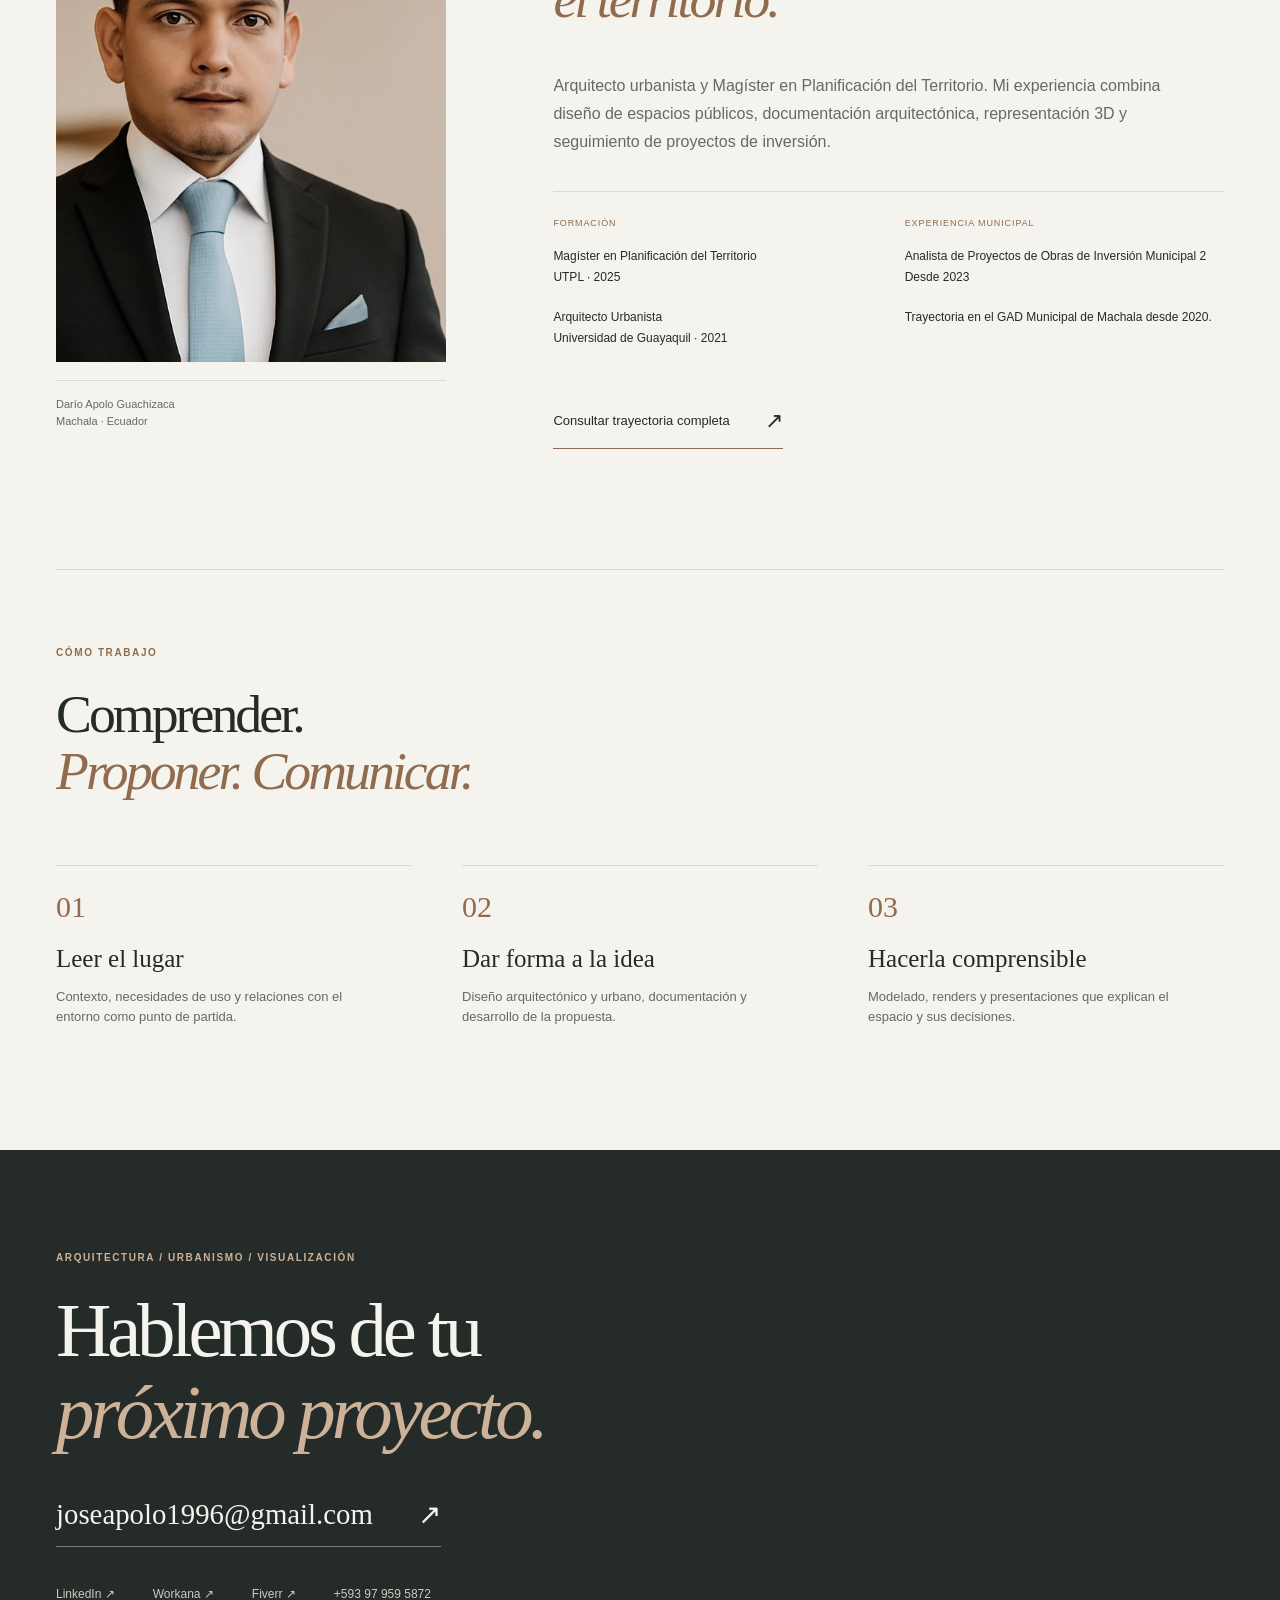
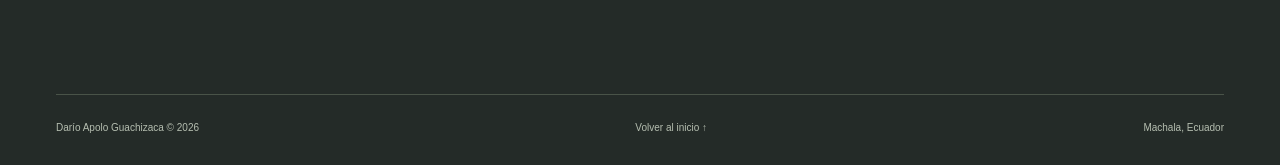
==== commit 38ba5501: "Redesign architecture portfolio with curated galleries and 28-page PDF" ====
--- a/index.html
+++ b/index.html
@@ -3,1158 +3,68 @@
 <head>
   <meta charset="utf-8">
   <meta name="viewport" content="width=device-width, initial-scale=1">
-  <title>Dario Apolo | Urbanismo, Planificacion Territorial y Espacio Publico</title>
-  <meta name="description" content="Portafolio profesional de Dario Apolo: arquitectura, urbanismo, planificacion territorial, proyectos publicos, SIG, AEC, regeneracion urbana, parques y movilidad activa.">
-  <style>
-    :root {
-      color-scheme: light;
-      --ink: #12221d;
-      --muted: #5d6a66;
-      --paper: #f6f7f1;
-      --surface: #ffffff;
-      --soft: #e9eee6;
-      --line: #d7dfd4;
-      --forest: #1f6f5b;
-      --teal: #168a78;
-      --blue: #2f6f93;
-      --gold: #c99a3b;
-      --coral: #d46f4d;
-      --shadow: 0 18px 45px rgba(18, 34, 29, .12);
-    }
-
-    * {
-      box-sizing: border-box;
-    }
-
-    html {
-      scroll-behavior: smooth;
-    }
-
-    body {
-      margin: 0;
-      background: var(--paper);
-      color: var(--ink);
-      font-family: Inter, "Segoe UI", system-ui, -apple-system, BlinkMacSystemFont, sans-serif;
-      line-height: 1.55;
-      letter-spacing: 0;
-    }
-
-    body.modal-open,
-    body.nav-open {
-      overflow: hidden;
-    }
-
-    img {
-      display: block;
-      max-width: 100%;
-    }
-
-    a {
-      color: inherit;
-      text-decoration: none;
-    }
-
-    button {
-      font: inherit;
-    }
-
-    .progress {
-      position: fixed;
-      inset: 0 auto auto 0;
-      width: 100%;
-      height: 4px;
-      z-index: 120;
-      background: transparent;
-    }
-
-    .progress__bar {
-      display: block;
-      width: 0;
-      height: 100%;
-      background: linear-gradient(90deg, var(--teal), var(--gold), var(--coral));
-    }
-
-    .container {
-      width: min(1180px, calc(100% - 40px));
-      margin-inline: auto;
-    }
-
-    .site-header {
-      position: sticky;
-      top: 0;
-      z-index: 100;
-      border-bottom: 1px solid rgba(215, 223, 212, .82);
-      background: rgba(246, 247, 241, .88);
-      backdrop-filter: blur(18px);
-    }
-
-    .nav {
-      display: flex;
-      align-items: center;
-      justify-content: space-between;
-      min-height: 74px;
-      gap: 24px;
-    }
-
-    .brand {
-      display: grid;
-      gap: 1px;
-      font-weight: 800;
-      letter-spacing: 0;
-    }
-
-    .brand span {
-      color: var(--muted);
-      font-size: .78rem;
-      font-weight: 650;
-      text-transform: uppercase;
-    }
-
-    .nav-links {
-      display: flex;
-      align-items: center;
-      gap: 8px;
-    }
-
-    .nav-links a {
-      border-radius: 8px;
-      color: #2f3e39;
-      font-size: .94rem;
-      font-weight: 720;
-      padding: 10px 12px;
-    }
-
-    .nav-links a:hover,
-    .nav-links a:focus-visible {
-      background: var(--soft);
-      color: var(--forest);
-      outline: none;
-    }
-
-    .nav-toggle {
-      display: none;
-      width: 44px;
-      height: 44px;
-      border: 1px solid var(--line);
-      border-radius: 8px;
-      background: var(--surface);
-      color: var(--ink);
-      cursor: pointer;
-    }
-
-    .nav-toggle span {
-      display: block;
-      width: 18px;
-      height: 2px;
-      margin: 4px auto;
-      background: currentColor;
-    }
-
-    .hero {
-      position: relative;
-      min-height: 78svh;
-      isolation: isolate;
-      color: #fff;
-      background-image:
-        linear-gradient(90deg, rgba(5, 18, 15, .90), rgba(5, 18, 15, .50) 46%, rgba(5, 18, 15, .14)),
-        url("render1_1%20-%20Foto.jpg");
-      background-position: center;
-      background-size: cover;
-    }
-
-    .hero::after {
-      content: "";
-      position: absolute;
-      inset: auto 0 0;
-      height: 38%;
-      z-index: -1;
-      background: linear-gradient(0deg, rgba(5, 18, 15, .62), transparent);
-    }
-
-    .hero__content {
-      display: grid;
-      min-height: 78svh;
-      align-content: center;
-      gap: 30px;
-      padding: 84px 0 62px;
-    }
-
-    .eyebrow {
-      display: inline-flex;
-      width: fit-content;
-      align-items: center;
-      gap: 10px;
-      border: 1px solid rgba(255, 255, 255, .34);
-      border-radius: 999px;
-      background: rgba(255, 255, 255, .11);
-      color: #f5f7f1;
-      font-size: .78rem;
-      font-weight: 800;
-      padding: 8px 12px;
-      text-transform: uppercase;
-    }
-
-    .eyebrow::before {
-      content: "";
-      width: 9px;
-      height: 9px;
-      border-radius: 999px;
-      background: var(--gold);
-      box-shadow: 0 0 0 6px rgba(201, 154, 59, .20);
-    }
-
-    h1,
-    h2,
-    h3,
-    p {
-      margin-block: 0;
-    }
-
-    .hero h1 {
-      max-width: 900px;
-      font-size: 5rem;
-      line-height: .95;
-      letter-spacing: 0;
-    }
-
-    .hero__lead {
-      max-width: 760px;
-      color: rgba(255, 255, 255, .88);
-      font-size: 1.2rem;
-    }
-
-    .hero__actions,
-    .cta-actions {
-      display: flex;
-      flex-wrap: wrap;
-      gap: 12px;
-    }
-
-    .btn {
-      display: inline-flex;
-      min-height: 46px;
-      align-items: center;
-      justify-content: center;
-      gap: 9px;
-      border: 1px solid transparent;
-      border-radius: 8px;
-      cursor: pointer;
-      font-weight: 820;
-      padding: 12px 16px;
-      transition: transform .2s ease, border-color .2s ease, background .2s ease, color .2s ease;
-    }
-
-    .btn:hover,
-    .btn:focus-visible {
-      transform: translateY(-2px);
-      outline: none;
-    }
-
-    .btn--primary {
-      background: var(--gold);
-      color: #1d1608;
-    }
-
-    .btn--secondary {
-      border-color: rgba(255, 255, 255, .36);
-      background: rgba(255, 255, 255, .12);
-      color: #fff;
-      backdrop-filter: blur(10px);
-    }
-
-    .btn--dark {
-      background: var(--ink);
-      color: #fff;
-    }
-
-    .btn--outline {
-      border-color: var(--line);
-      background: transparent;
-      color: var(--ink);
-    }
-
-    .hero__meta {
-      display: flex;
-      flex-wrap: wrap;
-      gap: 10px;
-      color: rgba(255, 255, 255, .78);
-      font-size: .92rem;
-      font-weight: 720;
-    }
-
-    .hero__meta span {
-      border: 1px solid rgba(255, 255, 255, .24);
-      border-radius: 999px;
-      background: rgba(4, 17, 14, .30);
-      padding: 7px 10px;
-    }
-
-    .stats-band {
-      border-bottom: 1px solid var(--line);
-      background: var(--surface);
-    }
-
-    .stats {
-      display: grid;
-      grid-template-columns: repeat(4, 1fr);
-      gap: 1px;
-      background: var(--line);
-    }
-
-    .stat {
-      min-height: 128px;
-      background: var(--surface);
-      padding: 26px;
-    }
-
-    .stat strong {
-      display: block;
-      color: var(--forest);
-      font-size: 2.15rem;
-      line-height: 1;
-    }
-
-    .stat span {
-      color: var(--muted);
-      font-size: .92rem;
-      font-weight: 700;
-    }
-
-    section {
-      padding: 88px 0;
-    }
-
-    .section-head {
-      display: grid;
-      grid-template-columns: minmax(220px, .72fr) minmax(280px, 1fr);
-      gap: 40px;
-      align-items: end;
-      margin-bottom: 38px;
-    }
-
-    .section-kicker {
-      color: var(--forest);
-      font-size: .78rem;
-      font-weight: 850;
-      text-transform: uppercase;
-    }
-
-    .section-title {
-      margin-top: 8px;
-      font-size: 2.7rem;
-      line-height: 1.05;
-      letter-spacing: 0;
-    }
-
-    .section-lead {
-      color: var(--muted);
-      font-size: 1.05rem;
-    }
-
-    .expertise {
-      background: var(--paper);
-    }
-
-    .expertise-grid {
-      display: grid;
-      grid-template-columns: repeat(4, 1fr);
-      gap: 14px;
-    }
-
-    .expertise-item,
-    .project-card,
-    .contact-panel,
-    .about-point {
-      border: 1px solid var(--line);
-      border-radius: 8px;
-      background: var(--surface);
-    }
-
-    .expertise-item {
-      display: grid;
-      min-height: 235px;
-      align-content: space-between;
-      gap: 24px;
-      padding: 22px;
-      transition: transform .2s ease, box-shadow .2s ease, border-color .2s ease;
-    }
-
-    .expertise-item:hover {
-      border-color: rgba(31, 111, 91, .42);
-      box-shadow: var(--shadow);
-      transform: translateY(-4px);
-    }
-
-    .expertise-number {
-      color: var(--gold);
-      font-size: .82rem;
-      font-weight: 850;
-    }
-
-    .expertise-item h3 {
-      font-size: 1.2rem;
-      line-height: 1.18;
-    }
-
-    .expertise-item p {
-      color: var(--muted);
-      font-size: .96rem;
-    }
-
-    .showcase {
-      background: #101f1a;
-      color: #fff;
-    }
-
-    .showcase .section-kicker {
-      color: #94d4c6;
-    }
-
-    .showcase .section-lead {
-      color: rgba(255, 255, 255, .72);
-    }
-
-    .showcase-layout {
-      display: grid;
-      grid-template-columns: .82fr 1.18fr;
-      gap: 22px;
-      align-items: stretch;
-    }
-
-    .featured-tabs {
-      display: grid;
-      gap: 10px;
-    }
-
-    .featured-tab {
-      display: grid;
-      gap: 7px;
-      width: 100%;
-      border: 1px solid rgba(255, 255, 255, .16);
-      border-radius: 8px;
-      background: rgba(255, 255, 255, .06);
-      color: #fff;
-      cursor: pointer;
-      padding: 18px;
-      text-align: left;
-      transition: background .2s ease, border-color .2s ease, transform .2s ease;
-    }
-
-    .featured-tab:hover,
-    .featured-tab.is-active {
-      border-color: rgba(201, 154, 59, .82);
-      background: rgba(255, 255, 255, .12);
-      transform: translateX(4px);
-    }
-
-    .featured-tab span {
-      color: #94d4c6;
-      font-size: .75rem;
-      font-weight: 850;
-      text-transform: uppercase;
-    }
-
-    .featured-tab strong {
-      font-size: 1.08rem;
-      line-height: 1.18;
-    }
-
-    .featured-view {
-      min-height: 520px;
-      overflow: hidden;
-      border: 1px solid rgba(255, 255, 255, .16);
-      border-radius: 8px;
-      background: #09120f;
-    }
-
-    .featured-image {
-      width: 100%;
-      height: 360px;
-      object-fit: cover;
-    }
-
-    .featured-copy {
-      display: grid;
-      gap: 16px;
-      padding: 22px;
-    }
-
-    .featured-copy p {
-      color: rgba(255, 255, 255, .76);
-    }
-
-    .chips,
-    .project-tags,
-    .modal-tags,
-    .skill-cloud {
-      display: flex;
-      flex-wrap: wrap;
-      gap: 8px;
-    }
-
-    .chip,
-    .project-tag,
-    .skill-cloud span {
-      border: 1px solid var(--line);
-      border-radius: 999px;
-      background: var(--surface);
-      color: #3b4a45;
-      font-size: .78rem;
-      font-weight: 800;
-      padding: 7px 10px;
-    }
-
-    .showcase .chip {
-      border-color: rgba(255, 255, 255, .16);
-      background: rgba(255, 255, 255, .08);
-      color: rgba(255, 255, 255, .84);
-    }
-
-    .projects {
-      background: var(--surface);
-    }
-
-    .filters {
-      display: flex;
-      flex-wrap: wrap;
-      gap: 10px;
-      margin-bottom: 26px;
-    }
-
-    .filter-btn {
-      border: 1px solid var(--line);
-      border-radius: 999px;
-      background: var(--paper);
-      color: #33423d;
-      cursor: pointer;
-      font-size: .9rem;
-      font-weight: 820;
-      padding: 10px 14px;
-    }
-
-    .filter-btn:hover,
-    .filter-btn.is-active {
-      border-color: var(--forest);
-      background: var(--forest);
-      color: #fff;
-    }
-
-    .project-grid {
-      display: grid;
-      grid-template-columns: repeat(3, 1fr);
-      gap: 18px;
-    }
-
-    .project-card {
-      display: grid;
-      overflow: hidden;
-      cursor: pointer;
-      transition: transform .22s ease, box-shadow .22s ease, border-color .22s ease;
-    }
-
-    .project-card:hover,
-    .project-card:focus-within {
-      border-color: rgba(31, 111, 91, .45);
-      box-shadow: var(--shadow);
-      transform: translateY(-5px);
-    }
-
-    .project-card__image {
-      aspect-ratio: 1.45 / 1;
-      width: 100%;
-      object-fit: cover;
-      background: var(--soft);
-    }
-
-    .project-card__body {
-      display: grid;
-      gap: 13px;
-      padding: 18px;
-    }
-
-    .project-card h3 {
-      font-size: 1.22rem;
-      line-height: 1.16;
-    }
-
-    .project-card p {
-      color: var(--muted);
-      font-size: .94rem;
-    }
-
-    .project-card__footer {
-      display: flex;
-      align-items: center;
-      justify-content: space-between;
-      gap: 14px;
-      color: var(--forest);
-      font-size: .9rem;
-      font-weight: 850;
-    }
-
-    .process {
-      background: var(--paper);
-    }
-
-    .process-layout {
-      display: grid;
-      grid-template-columns: .85fr 1.15fr;
-      gap: 40px;
-      align-items: center;
-    }
-
-    .process-image {
-      aspect-ratio: 4 / 5;
-      width: 100%;
-      border-radius: 8px;
-      object-fit: cover;
-      box-shadow: var(--shadow);
-    }
-
-    .about-points {
-      display: grid;
-      gap: 12px;
-    }
-
-    .about-point {
-      padding: 20px;
-    }
-
-    .about-point h3 {
-      font-size: 1.12rem;
-      margin-bottom: 8px;
-    }
-
-    .about-point p {
-      color: var(--muted);
-    }
-
-    .contact {
-      background: #f1f4eb;
-    }
-
-    .contact-panel {
-      display: grid;
-      grid-template-columns: 1.2fr .8fr;
-      gap: 28px;
-      padding: 34px;
-    }
-
-    .contact-panel h2 {
-      font-size: 2.35rem;
-      line-height: 1.08;
-      margin-bottom: 14px;
-    }
-
-    .contact-panel p {
-      color: var(--muted);
-      max-width: 720px;
-    }
-
-    .contact-list {
-      display: grid;
-      gap: 12px;
-      align-content: center;
-    }
-
-    .contact-link {
-      display: flex;
-      justify-content: space-between;
-      gap: 16px;
-      border-bottom: 1px solid var(--line);
-      color: #23332e;
-      font-weight: 780;
-      padding: 12px 0;
-    }
-
-    .site-footer {
-      background: #101f1a;
-      color: rgba(255, 255, 255, .72);
-      padding: 30px 0;
-    }
-
-    .footer-inner {
-      display: flex;
-      align-items: center;
-      justify-content: space-between;
-      gap: 18px;
-      font-size: .92rem;
-    }
-
-    .footer-links {
-      display: flex;
-      flex-wrap: wrap;
-      gap: 14px;
-    }
-
-    .footer-links a:hover {
-      color: #fff;
-    }
-
-    .modal {
-      position: fixed;
-      inset: 0;
-      z-index: 200;
-      display: none;
-      align-items: center;
-      justify-content: center;
-      padding: 22px;
-      background: rgba(7, 17, 14, .78);
-      backdrop-filter: blur(14px);
-    }
-
-    .modal[aria-hidden="false"] {
-      display: flex;
-    }
-
-    .modal-dialog {
-      position: relative;
-      display: grid;
-      grid-template-columns: minmax(280px, 1.08fr) minmax(260px, .92fr);
-      width: min(1120px, 100%);
-      max-height: min(780px, 92svh);
-      overflow: hidden;
-      border-radius: 8px;
-      background: var(--surface);
-      box-shadow: 0 34px 90px rgba(0, 0, 0, .34);
-    }
-
-    .modal-media {
-      display: grid;
-      grid-template-rows: 1fr auto;
-      min-height: 520px;
-      background: #08120f;
-    }
-
-    .modal-media img {
-      width: 100%;
-      height: 100%;
-      min-height: 420px;
-      object-fit: contain;
-    }
-
-    .modal-thumbs {
-      display: flex;
-      gap: 8px;
-      overflow-x: auto;
-      border-top: 1px solid rgba(255, 255, 255, .12);
-      padding: 10px;
-      scrollbar-width: none;
-    }
-
-    .modal-thumbs::-webkit-scrollbar {
-      display: none;
-    }
-
-    .modal-thumb {
-      flex: 0 0 86px;
-      height: 58px;
-      overflow: hidden;
-      border: 2px solid transparent;
-      border-radius: 6px;
-      background: transparent;
-      cursor: pointer;
-      padding: 0;
-    }
-
-    .modal-thumb.is-active {
-      border-color: var(--gold);
-    }
-
-    .modal-thumb img {
-      width: 100%;
-      height: 100%;
-      min-height: 0;
-      object-fit: cover;
-    }
-
-    .modal-content {
-      display: grid;
-      align-content: start;
-      gap: 18px;
-      overflow-y: auto;
-      padding: 34px;
-    }
-
-    .modal-kicker {
-      color: var(--forest);
-      font-size: .78rem;
-      font-weight: 860;
-      text-transform: uppercase;
-    }
-
-    .modal-title {
-      font-size: 2rem;
-      line-height: 1.08;
-    }
-
-    .modal-meta {
-      color: var(--muted);
-      font-weight: 760;
-    }
-
-    .modal-content p {
-      color: var(--muted);
-    }
-
-    .modal-nav,
-    .modal-close {
-      position: absolute;
-      z-index: 2;
-      display: inline-grid;
-      place-items: center;
-      width: 42px;
-      height: 42px;
-      border: 1px solid rgba(255, 255, 255, .22);
-      border-radius: 999px;
-      background: rgba(8, 18, 15, .74);
-      color: #fff;
-      cursor: pointer;
-    }
-
-    .modal-close {
-      top: 14px;
-      right: 14px;
-      font-size: 1.35rem;
-    }
-
-    .modal-prev,
-    .modal-next {
-      top: 50%;
-      transform: translateY(-50%);
-      font-size: 1.4rem;
-    }
-
-    .modal-prev {
-      left: 14px;
-    }
-
-    .modal-next {
-      left: calc(54% - 58px);
-    }
-
-    .reveal {
-      opacity: 0;
-      transform: translateY(18px);
-      transition: opacity .55s ease, transform .55s ease;
-    }
-
-    .reveal.is-visible {
-      opacity: 1;
-      transform: translateY(0);
-    }
-
-    @media (max-width: 980px) {
-      .hero h1 {
-        font-size: 3.65rem;
-      }
-
-      .section-head,
-      .showcase-layout,
-      .process-layout,
-      .contact-panel,
-      .modal-dialog {
-        grid-template-columns: 1fr;
-      }
-
-      .stats,
-      .expertise-grid,
-      .project-grid {
-        grid-template-columns: repeat(2, 1fr);
-      }
-
-      .featured-view {
-        min-height: 0;
-      }
-
-      .modal-dialog {
-        overflow-y: auto;
-      }
-
-      .modal-media {
-        min-height: 390px;
-      }
-
-      .modal-media img {
-        min-height: 320px;
-      }
-
-      .modal-next {
-        left: auto;
-        right: 14px;
-      }
-    }
-
-    @media (max-width: 760px) {
-      .container {
-        width: min(100% - 28px, 1180px);
-      }
-
-      .nav-toggle {
-        display: inline-block;
-      }
-
-      .nav-links {
-        position: fixed;
-        inset: 74px 14px auto;
-        display: none;
-        flex-direction: column;
-        align-items: stretch;
-        border: 1px solid var(--line);
-        border-radius: 8px;
-        background: var(--surface);
-        box-shadow: var(--shadow);
-        padding: 10px;
-      }
-
-      body.nav-open .nav-links {
-        display: flex;
-      }
-
-      .nav-links a {
-        padding: 13px;
-      }
-
-      .hero {
-        min-height: 72svh;
-        background-position: 44% center;
-      }
-
-      .hero__content {
-        min-height: 72svh;
-        padding-top: 54px;
-      }
-
-      .hero h1 {
-        font-size: 2.45rem;
-      }
-
-      .hero__lead {
-        font-size: 1rem;
-      }
-
-      .section-title {
-        font-size: 2rem;
-      }
-
-      section {
-        padding: 64px 0;
-      }
-
-      .stats,
-      .expertise-grid,
-      .project-grid {
-        grid-template-columns: 1fr;
-      }
-
-      .stat {
-        min-height: auto;
-      }
-
-      .featured-image {
-        height: 270px;
-      }
-
-      .contact-panel,
-      .modal-content {
-        padding: 22px;
-      }
-
-      .footer-inner {
-        align-items: flex-start;
-        flex-direction: column;
-      }
-    }
-
-    @media (prefers-reduced-motion: reduce) {
-      *,
-      *::before,
-      *::after {
-        scroll-behavior: auto !important;
-        transition: none !important;
-      }
-    }
-
-    .project-register { background: var(--soft); scroll-margin-top: 90px; }
-    .register-summary { color: var(--forest); font-weight: 700; }
-    .register-grid { display: grid; grid-template-columns: repeat(3, minmax(0, 1fr)); gap: 34px; }
-    .register-group { min-width: 0; border-top: 2px solid var(--forest); padding-top: 18px; }
-    .register-group h3 { margin: 0 0 18px; font-size: 1.15rem; }
-    .register-group h3 span { color: var(--muted); font-size: .9rem; margin-left: 8px; }
-    .register-list { list-style: none; padding: 0; margin: 0; }
-    .register-list li { padding: 10px 0; border-bottom: 1px solid var(--line); overflow-wrap: anywhere; }
-    .register-link { display: inline-block; color: var(--forest); text-decoration: underline; text-underline-offset: 4px; margin-top: 8px; }
-    @media (max-width: 760px) { .register-grid { grid-template-columns: 1fr; gap: 28px; } }
-  </style>
+  <meta name="theme-color" content="#242b28">
+  <title>Darío Apolo | Arquitectura y territorio</title>
+  <meta name="description" content="Arquitectura, paisaje y urbanismo por Darío Apolo Guachizaca. Nueve casos seleccionados, renders, referencia BIM y obra terminada. Machala, Ecuador.">
+  <meta property="og:title" content="Darío Apolo — Arquitectura y territorio">
+  <meta property="og:description" content="Espacios con identidad. Diseño para la vida. Explora el portafolio profesional.">
+  <meta property="og:type" content="website">
+  <meta property="og:image" content="https://darioapologuachi-ops.github.io/PORTAFOLIO-DARIO-APOLO/assets/portfolio/salon-materialidad.webp">
+  <link rel="canonical" href="https://darioapologuachi-ops.github.io/PORTAFOLIO-DARIO-APOLO/">
+  <link rel="stylesheet" href="assets/portfolio/portfolio.css">
+  <link rel="preload" as="image" href="assets/portfolio/salon-materialidad.webp">
+  <script src="assets/portfolio/projects.js" defer></script>
+  <script src="assets/portfolio/portfolio.js" defer></script>
 </head>
 <body>
-  <div class="progress" aria-hidden="true"><span class="progress__bar" id="progressBar"></span></div>
-
-  <header class="site-header">
-    <div class="container">
-      <nav class="nav" aria-label="Navegacion principal">
-        <a class="brand" href="#inicio" aria-label="Inicio">
-          Dar&iacute;o Apolo
-          <span>Arquitectura + Urbanismo</span>
-        </a>
-        <button class="nav-toggle" type="button" aria-label="Abrir menu" aria-expanded="false">
-          <span></span>
-          <span></span>
-          <span></span>
-        </button>
-        <div class="nav-links" id="navLinks">
-          <a href="#proyectos">Proyectos</a>
-          <a href="#metodo">Metodo</a>
-          <a href="conoceme.html">Con&oacute;ceme</a>
-          <a href="cv-dario-apolo.pdf.pdf" target="_blank" rel="noreferrer">CV</a>
-          <a href="#contacto">Contacto</a>
-        </div>
-      </nav>
-    </div>
+  <a class="skip" href="#proyectos">Saltar a los proyectos</a>
+  <header class="header">
+    <a class="brand" href="#inicio" aria-label="Darío Apolo, inicio">DA<span>/</span></a>
+    <span class="brand-description">Darío Apolo<br><span>Arquitectura y territorio</span></span>
+    <button id="menuToggle" class="menu-toggle" aria-expanded="false" aria-controls="mainNav">Menú <span aria-hidden="true">+</span></button>
+    <nav id="mainNav" aria-label="Navegación principal">
+      <a href="#proyectos">Proyectos</a><a href="#trayectoria-proyectos">Trayectoria</a><a href="#perfil">Perfil</a><a href="#contacto">Contacto</a>
+      <a class="nav-download" href="portafolio-dario-apolo-2026.pdf" download>Portafolio PDF <span aria-hidden="true">↓</span></a>
+    </nav>
   </header>
-
   <main id="inicio">
-    <section class="hero">
-      <div class="container hero__content">
-        <div class="eyebrow">Portafolio profesional</div>
-        <h1>Dise&ntilde;o urbano, planificaci&oacute;n territorial y espacios p&uacute;blicos listos para ejecutarse.</h1>
-        <p class="hero__lead">Soy Dar&iacute;o Apolo, arquitecto urbanista y mag&iacute;ster en planificaci&oacute;n del territorio. Conecto lectura territorial, dise&ntilde;o urbano, SIG, documentaci&oacute;n AEC, gesti&oacute;n p&uacute;blica y comunicaci&oacute;n visual para formular proyectos urbanos claros, viables y presentables.</p>
-        <div class="hero__actions">
-          <a class="btn btn--primary" href="#proyectos">Ver proyectos</a>
-          <a class="btn btn--secondary" href="https://www.linkedin.com/in/joseapolog" target="_blank" rel="noreferrer">LinkedIn</a>
-          <a class="btn btn--secondary" href="mailto:joseapolo1996@gmail.com">Escribir correo</a>
-        </div>
-        <div class="hero__meta" aria-label="Especialidades">
-          <span>Urbanismo</span>
-          <span>Planificaci&oacute;n territorial</span>
-          <span>GIS / SIG</span>
-          <span>Administraci&oacute;n de contratos</span>
-        </div>
+    <section class="hero" aria-labelledby="heroTitle">
+      <div class="hero-copy">
+        <p class="eyebrow">Darío Apolo Guachizaca · Machala, Ecuador</p>
+        <h1 id="heroTitle">Espacios<br>con <em>identidad.</em></h1>
+        <p class="hero-description">Arquitectura, ciudad y paisaje.<br>Diseño que conecta los lugares con la vida cotidiana.</p>
+        <a href="#proyectos" class="text-link light">Explorar los proyectos <span aria-hidden="true">↘</span></a>
+        <div class="hero-signature"><span>Arquitecto urbanista</span><span>Magíster en Planificación del Territorio</span></div>
       </div>
+      <a class="hero-visual" href="#proyecto/salon-ciudad" data-project="salon-ciudad" aria-label="Explorar Salón de la Ciudad">
+        <img src="assets/portfolio/salon-materialidad.webp" alt="Propuesta del Salón de la Ciudad: aros de luz, balcón y audiencia" width="1254" height="1254" fetchpriority="high">
+        <div class="hero-image-label"><span>01 / Salón de la Ciudad<small>Visualización de propuesta</small></span><span aria-hidden="true">↗</span></div>
+      </a>
     </section>
-
-    <div class="stats-band">
-      <div class="container stats">
-        <div class="stat">
-          <strong>20+</strong>
-          <span>Participación en parques, plazas y regeneraciones urbanas</span>
-          <a class="register-link" href="#trayectoria-proyectos">Ver los 25 proyectos e intervenciones</a>
-        </div>
-        <div class="stat">
-          <strong>4</strong>
-          <span>Lineas fuertes: territorio, espacio publico, movilidad y AEC</span>
-        </div>
-        <div class="stat">
-          <strong>360</strong>
-          <span>Vision completa: campo, diseno, presupuesto y presentacion</span>
-        </div>
-        <div class="stat">
-          <strong>INT</strong>
-          <span>Perfil orientado a oportunidades internacionales</span>
-        </div>
-      </div>
-    </div>
-
-    <section class="expertise" id="valor">
-      <div class="container">
-        <div class="section-head reveal">
-          <div>
-            <span class="section-kicker">Valor profesional</span>
-            <h2 class="section-title">Un perfil h&iacute;brido para proyectos urbanos exigentes.</h2>
-          </div>
-          <p class="section-lead">El sitio prioriza lo que un reclutador o cliente necesita ver: criterio urbano, producci&oacute;n t&eacute;cnica, lectura de campo, manejo SIG y capacidad de comunicar proyectos de inversi&oacute;n.</p>
-        </div>
-        <div class="expertise-grid">
-          <article class="expertise-item reveal">
-            <span class="expertise-number">01</span>
-            <div>
-              <h3>Dise&ntilde;o urbano y espacio p&uacute;blico</h3>
-              <p>Parques, plazas, equipamientos y regeneraci&oacute;n urbana con enfoque de accesibilidad, uso comunitario y calidad espacial.</p>
-            </div>
-          </article>
-          <article class="expertise-item reveal">
-            <span class="expertise-number">02</span>
-            <div>
-              <h3>Planificaci&oacute;n territorial y SIG</h3>
-              <p>Lectura urbana, mapeo, diagn&oacute;stico territorial y soporte GIS/QGIS para priorizar intervenciones y tomar decisiones.</p>
-            </div>
-          </article>
-          <article class="expertise-item reveal">
-            <span class="expertise-number">03</span>
-            <div>
-              <h3>Documentaci&oacute;n AEC</h3>
-              <p>CAD, modelado 3D, renders, laminas, fichas tecnicas y material de formulaci&oacute;n para proyectos p&uacute;blicos.</p>
-            </div>
-          </article>
-          <article class="expertise-item reveal">
-            <span class="expertise-number">04</span>
-            <div>
-              <h3>Gesti&oacute;n y control de obra</h3>
-              <p>Seguimiento de cronogramas, fiscalizaci&oacute;n, administraci&oacute;n contractual, contratistas, recursos y documentaci&oacute;n.</p>
-            </div>
-          </article>
-        </div>
-      </div>
+    <section class="intro wrap" aria-label="Presentación">
+      <p class="eyebrow">Una práctica entre escalas</p>
+      <div class="intro-grid"><h2>Del interior<br><em>al territorio.</em></h2><div><p>Trabajo en la relación entre arquitectura, espacio público e identidad local. Este portafolio reúne propuestas, documentación y experiencia en intervenciones ejecutadas.</p><div class="stats"><div><strong>20+</strong><span>Proyectos e intervenciones</span></div><div><strong>09</strong><span>Casos seleccionados</span></div><div><strong>2020</strong><span>Inicio de trayectoria municipal</span></div></div></div></div>
     </section>
-
-    <section class="showcase" aria-labelledby="showcase-title">
-      <div class="container">
-        <div class="section-head reveal">
-          <div>
-            <span class="section-kicker">Casos destacados</span>
-            <h2 class="section-title" id="showcase-title">Proyectos con narrativa, imagen y evidencia t&eacute;cnica.</h2>
-          </div>
-          <p class="section-lead">Una selecci&oacute;n de proyectos con participaci&oacute;n profesional, enfoque urbano y material visual.</p>
-        </div>
-        <div class="showcase-layout">
-          <div class="featured-tabs" id="featuredTabs" aria-label="Seleccion de proyectos destacados"></div>
-          <article class="featured-view" aria-live="polite">
-            <img class="featured-image" id="featuredImage" src="render1_1%20-%20Foto.jpg" alt="">
-            <div class="featured-copy">
-              <div class="chips" id="featuredChips"></div>
-              <h3 id="featuredTitle">Regeneraci&oacute;n del Centro Urbano de Machala</h3>
-              <p id="featuredText"></p>
-              <button class="btn btn--primary" type="button" id="featuredButton">Explorar caso</button>
-            </div>
-          </article>
-        </div>
-      </div>
+    <section class="projects wrap" id="proyectos" aria-labelledby="projectsTitle">
+      <div class="section-heading"><div><p class="eyebrow">Portafolio / Selección 2026</p><h2 id="projectsTitle">Lugares. <em>Ideas. Vida.</em></h2></div><p>Una mirada al espacio, al proceso<br>y a mi aporte en cada proyecto.</p></div>
+      <div class="project-tools"><div class="filters" role="group" aria-label="Filtrar proyectos"><button data-filter="all" aria-pressed="true">Todos <span>09</span></button><button data-filter="arquitectura" aria-pressed="false">Arquitectura</button><button data-filter="paisaje" aria-pressed="false">Paisaje</button><button data-filter="urbanismo" aria-pressed="false">Urbanismo</button><button data-filter="obra" aria-pressed="false">Obra terminada</button></div><label class="search-label"><span class="sr-only">Buscar proyecto</span><input id="projectSearch" type="search" placeholder="Buscar proyecto" autocomplete="off"><span aria-hidden="true">⌕</span></label></div>
+      <p id="resultCount" class="sr-only" aria-live="polite">9 proyectos</p>
+      <div class="project-grid" id="projectGrid"><article class="project-card" data-category="arquitectura" data-search="salón de la ciudad"><a class="project-link" href="#proyecto/salon-ciudad" data-project="salon-ciudad" aria-label="Ver proyecto Salón de la Ciudad"><div class="project-image"><img src="assets/portfolio/salon-materialidad-small.webp" srcset="assets/portfolio/salon-materialidad-small.webp 820w, assets/portfolio/salon-materialidad.webp 1920w" sizes="(max-width: 700px) 95vw, 47vw" alt="Interior y balcón · Render de propuesta con posproducción digital." loading="lazy" width="820" height="540"><span class="project-index">01</span><span class="open-project" aria-hidden="true">↗</span></div><div class="project-info"><span class="eyebrow">Interior institucional</span><h3>Salón de la Ciudad</h3><p>Materia, luz y carácter.</p><span class="project-status">Propuesta arquitectónica</span></div></a></article>
+<article class="project-card" data-category="paisaje" data-search="parque ecológico dos bocas"><a class="project-link" href="#proyecto/dos-bocas" data-project="dos-bocas" aria-label="Ver proyecto Parque Ecológico Dos Bocas"><div class="project-image"><img src="assets/portfolio/dos-bocas-recorrido-small.webp" srcset="assets/portfolio/dos-bocas-recorrido-small.webp 820w, assets/portfolio/dos-bocas-recorrido.webp 1920w" sizes="(max-width: 700px) 95vw, 47vw" alt="Recorrido junto al estero · Visualización de propuesta." loading="lazy" width="820" height="540"><span class="project-index">02</span><span class="open-project" aria-hidden="true">↗</span></div><div class="project-info"><span class="eyebrow">Paisaje y espacio público</span><h3>Parque Ecológico Dos Bocas</h3><p>La ciudad encuentra su paisaje.</p><span class="project-status">Propuesta de parque</span></div></a></article>
+<article class="project-card" data-category="obra" data-search="paseo cultural diego minuche"><a class="project-link" href="#proyecto/diego-minuche" data-project="diego-minuche" aria-label="Ver proyecto Paseo Cultural Diego Minuche"><div class="project-image"><img src="assets/portfolio/diego-aerea-small.webp" srcset="assets/portfolio/diego-aerea-small.webp 820w, assets/portfolio/diego-aerea.webp 1920w" sizes="(max-width: 700px) 95vw, 47vw" alt="Adecuación ejecutada · Ecuador Comunicación, enero de 2025." loading="lazy" width="820" height="540"><span class="project-index">03</span><span class="open-project" aria-hidden="true">↗</span></div><div class="project-info"><span class="eyebrow">Cultura y espacio público</span><h3>Paseo Cultural Diego Minuche</h3><p>Un lugar para la memoria.</p><span class="project-status">Obra terminada · 2025</span></div></a></article>
+<article class="project-card" data-category="arquitectura" data-search="plaza bicentenario"><a class="project-link" href="#proyecto/plaza-bicentenario" data-project="plaza-bicentenario" aria-label="Ver proyecto Plaza Bicentenario"><div class="project-image"><img src="assets/portfolio/plaza-exterior-small.webp" srcset="assets/portfolio/plaza-exterior-small.webp 820w, assets/portfolio/plaza-exterior.webp 1920w" sizes="(max-width: 700px) 95vw, 47vw" alt="Plaza y acceso · Render de propuesta con posproducción digital." loading="lazy" width="820" height="540"><span class="project-index">04</span><span class="open-project" aria-hidden="true">↗</span></div><div class="project-info"><span class="eyebrow">Equipamiento y ciudad</span><h3>Plaza Bicentenario</h3><p>Del edificio a la plaza.</p><span class="project-status">Propuesta arquitectónica</span></div></a></article>
+<article class="project-card" data-category="paisaje" data-search="parque tanque rojo"><a class="project-link" href="#proyecto/tanque-rojo" data-project="tanque-rojo" aria-label="Ver proyecto Parque Tanque Rojo"><div class="project-image"><img src="assets/portfolio/tanque-memoria-small.webp" srcset="assets/portfolio/tanque-memoria-small.webp 820w, assets/portfolio/tanque-memoria.webp 1920w" sizes="(max-width: 700px) 95vw, 47vw" alt="Tanque y memoria ferroviaria · Visualización de propuesta." loading="lazy" width="820" height="540"><span class="project-index">05</span><span class="open-project" aria-hidden="true">↗</span></div><div class="project-info"><span class="eyebrow">Memoria ferroviaria</span><h3>Parque Tanque Rojo</h3><p>El patrimonio forma parte del recorrido.</p><span class="project-status">Propuesta de adecuación</span></div></a></article>
+<article class="project-card" data-category="urbanismo" data-search="centro urbano de machala"><a class="project-link" href="#proyecto/centro-machala" data-project="centro-machala" aria-label="Ver proyecto Centro urbano de Machala"><div class="project-image"><img src="assets/portfolio/centro-paseo-small.webp" srcset="assets/portfolio/centro-paseo-small.webp 820w, assets/portfolio/centro-paseo.webp 1920w" sizes="(max-width: 700px) 95vw, 47vw" alt="Recorrido peatonal y actividad cultural · Visualización de propuesta." loading="lazy" width="820" height="540"><span class="project-index">06</span><span class="open-project" aria-hidden="true">↗</span></div><div class="project-info"><span class="eyebrow">Regeneración urbana</span><h3>Centro urbano de Machala</h3><p>Sombra, paisaje y vida cotidiana.</p><span class="project-status">Propuesta urbana</span></div></a></article>
+<article class="project-card" data-category="urbanismo" data-search="av. 25 de junio"><a class="project-link" href="#proyecto/interseccion-junio" data-project="interseccion-junio" aria-label="Ver proyecto Av. 25 de Junio"><div class="project-image"><img src="assets/portfolio/junio-interseccion-small.webp" srcset="assets/portfolio/junio-interseccion-small.webp 820w, assets/portfolio/junio-interseccion.webp 1920w" sizes="(max-width: 700px) 95vw, 47vw" alt="Vista general del nodo · Visualización de propuesta." loading="lazy" width="820" height="540"><span class="project-index">07</span><span class="open-project" aria-hidden="true">↗</span></div><div class="project-info"><span class="eyebrow">Movilidad y paisaje</span><h3>Av. 25 de Junio</h3><p>Diseñar también el borde de la vía.</p><span class="project-status">Propuesta de intersección</span></div></a></article>
+<article class="project-card" data-category="paisaje" data-search="liliam maría"><a class="project-link" href="#proyecto/liliam-maria" data-project="liliam-maria" aria-label="Ver proyecto Liliam María"><div class="project-image"><img src="assets/portfolio/liliam-aerea-small.webp" srcset="assets/portfolio/liliam-aerea-small.webp 820w, assets/portfolio/liliam-aerea.webp 1920w" sizes="(max-width: 700px) 95vw, 47vw" alt="Vista aérea de propuesta · Render publicado en Workana con posproducción digital." loading="lazy" width="820" height="540"><span class="project-index">08</span><span class="open-project" aria-hidden="true">↗</span></div><div class="project-info"><span class="eyebrow">Deporte y recreación</span><h3>Liliam María</h3><p>Jugar. Encontrarse. Permanecer.</p><span class="project-status">Propuesta y referencia BIM</span></div></a></article>
+<article class="project-card" data-category="obra" data-search="plaza ferroviaria"><a class="project-link" href="#proyecto/plaza-ferroviaria" data-project="plaza-ferroviaria" aria-label="Ver proyecto Plaza Ferroviaria"><div class="project-image"><img src="assets/portfolio/ferroviaria-exterior-small.webp" srcset="assets/portfolio/ferroviaria-exterior-small.webp 820w, assets/portfolio/ferroviaria-exterior.webp 1920w" sizes="(max-width: 700px) 95vw, 47vw" alt="Plaza Ferroviaria · Fotografía documental del mantenimiento." loading="lazy" width="820" height="540"><span class="project-index">09</span><span class="open-project" aria-hidden="true">↗</span></div><div class="project-info"><span class="eyebrow">Mantenimiento ejecutado</span><h3>Plaza Ferroviaria</h3><p>Cuidar el espacio que ya existe.</p><span class="project-status">Obra ejecutada</span></div></a></article></div>
+      <div id="noResults" class="empty-state" hidden><p>No hay proyectos con esa búsqueda.</p><button id="resetFilters" class="text-link">Ver todos los proyectos ↗</button></div>
+      <div class="download-band"><p>Una selección para llevar contigo.<small>28 páginas · Perfil, proyectos y fuentes · PDF de 10,6 MB</small></p><a class="button dark" href="portafolio-dario-apolo-2026.pdf" download>Descargar portafolio <span aria-hidden="true">↓</span></a></div>
+      <noscript><p>Descarga el PDF para consultar todas las imágenes y fichas de los proyectos.</p></noscript>
     </section>
-
-    <section class="projects" id="proyectos">
-      <div class="container">
-        <div class="section-head reveal">
-          <div>
-            <span class="section-kicker">Portafolio</span>
-            <h2 class="section-title">Seleccion de proyectos urbanos.</h2>
-          </div>
-          <p class="section-lead">Casos seleccionados de una trayectoria de m&aacute;s de 20 proyectos e intervenciones. <a class="register-link" href="#trayectoria-proyectos">Consultar el listado de proyectos</a>.</p>
-        </div>
-
-        <div class="filters reveal" aria-label="Filtros de proyectos">
-          <button class="filter-btn is-active" type="button" data-filter="todos">Todos</button>
-          <button class="filter-btn" type="button" data-filter="urbanismo">Urbanismo</button>
-          <button class="filter-btn" type="button" data-filter="movilidad">Movilidad</button>
-          <button class="filter-btn" type="button" data-filter="sostenibilidad">Sostenibilidad</button>
-        </div>
-
-        <div class="project-grid" id="projectGrid"></div>
-      </div>
-    </section>
-
-    <section class="project-register" id="trayectoria-proyectos" aria-labelledby="register-title">
-      <div class="container">
-        <div class="section-head">
-          <div>
-            <span class="section-kicker">Trayectoria en Machala</span>
-            <h2 class="section-title" id="register-title">Más de 20 proyectos e intervenciones urbanas.</h2>
-          </div>
-          <div>
-            <p class="section-lead">Participación profesional en parques, plazas, espacios culturales y regeneraciones urbanas. Las galerías presentan una selección de esta trayectoria.</p>
-            <p class="register-summary">25 intervenciones en esta relación · 14 parques · 2 plazas · 1 paseo cultural · 8 regeneraciones urbanas</p>
-          </div>
-        </div>
-        <div class="register-grid">
+    <section class="territory" id="trayectoria-proyectos"><div class="wrap">
+      <div class="section-heading"><div><p class="eyebrow">Experiencia en Machala</p><h2>Una ciudad.<br><em>Muchos lugares.</em></h2></div><div><p>Participación en parques, plazas, espacios culturales y regeneraciones urbanas.</p><p class="territory-note">Esta relación reúne 25 lugares y actuaciones. La función y la etapa varían según el proyecto; las fichas detallan el aporte de los casos seleccionados.</p></div></div>
+      <div class="register-grid">
           <article class="register-group">
             <h3>Parques <span>14</span></h3>
             <ul class="register-list">
@@ -1194,356 +104,18 @@
               <li>7 de Marzo</li>
               <li>Prolongación de la avenida Alejandro Castro Benítez</li>
             </ul>
-          </article>
-        </div>
-      </div>
+          </article></div>
+    </div></section>
+    <section class="profile wrap" id="perfil">
+      <div class="profile-photo"><img src="assets/portfolio/perfil.webp" alt="Darío Apolo Guachizaca" width="570" height="690" loading="lazy"><span>Darío Apolo Guachizaca<br>Machala · Ecuador</span></div>
+      <div class="profile-copy"><p class="eyebrow">Sobre mi práctica</p><h2>Diseñar desde<br><em>el territorio.</em></h2><p>Arquitecto urbanista y Magíster en Planificación del Territorio. Mi experiencia combina diseño de espacios públicos, documentación arquitectónica, representación 3D y seguimiento de proyectos de inversión.</p><dl class="profile-facts"><div><dt>Formación</dt><dd>Magíster en Planificación del Territorio<br>UTPL · 2025<br><br>Arquitecto Urbanista<br>Universidad de Guayaquil · 2021</dd></div><div><dt>Experiencia municipal</dt><dd>Analista de Proyectos de Obras de Inversión Municipal 2<br>Desde 2023<br><br>Trayectoria en el GAD Municipal de Machala desde 2020.</dd></div></dl><a href="portafolio-dario-apolo-2026.pdf#page=24" class="text-link" target="_blank" rel="noopener">Consultar trayectoria completa <span aria-hidden="true">↗</span></a></div>
     </section>
-
-    <section class="process" id="metodo">
-      <div class="container process-layout">
-        <img class="process-image reveal" src="perfil.png" alt="Retrato profesional de Dario Apolo" loading="lazy">
-        <div>
-          <span class="section-kicker">Metodo de trabajo</span>
-          <h2 class="section-title">Del diagnostico territorial a la presentaci&oacute;n ejecutiva.</h2>
-          <div class="about-points">
-            <article class="about-point reveal">
-              <h3>1. Lectura urbana y levantamiento</h3>
-              <p>Informaci&oacute;n de campo, mapeo SIG, identificaci&oacute;n de conflictos, oportunidades de espacio p&uacute;blico y lectura de movilidad.</p>
-            </article>
-            <article class="about-point reveal">
-              <h3>2. Propuesta y documentaci&oacute;n</h3>
-              <p>Dise&ntilde;o conceptual, planos CAD, modelado, renders, laminas, fichas, presupuestos base y narrativa de proyecto.</p>
-            </article>
-            <article class="about-point reveal">
-              <h3>3. Control y comunicaci&oacute;n</h3>
-              <p>Seguimiento tecnico, coordinaci&oacute;n con contratistas, revision de avances, reportes y presentaciones para decisores.</p>
-            </article>
-          </div>
-          <div class="skill-cloud" aria-label="Herramientas y capacidades">
-            <span>AutoCAD</span>
-            <span>QGIS</span>
-            <span>SketchUp</span>
-            <span>Lumion</span>
-            <span>V-Ray</span>
-            <span>BIM</span>
-            <span>Photoshop</span>
-            <span>Illustrator</span>
-          </div>
-        </div>
-      </div>
-    </section>
-
-    <section class="contact" id="contacto">
-      <div class="container">
-        <div class="contact-panel reveal">
-          <div>
-            <span class="section-kicker">Contacto</span>
-            <h2>Disponible para colaboraciones, consultor&iacute;as y oportunidades internacionales.</h2>
-            <p>Arquitectura, planificaci&oacute;n territorial, urbanismo, gesti&oacute;n de proyectos, SIG, documentaci&oacute;n AEC, visualizaci&oacute;n urbana y apoyo t&eacute;cnico-comercial para propuestas urbanas.</p>
-            <div class="cta-actions" style="margin-top: 22px;">
-              <a class="btn btn--dark" href="mailto:joseapolo1996@gmail.com">Enviar correo</a>
-              <a class="btn btn--outline" href="https://wa.me/593981343006" target="_blank" rel="noreferrer">WhatsApp</a>
-              <a class="btn btn--outline" href="cv-dario-apolo.pdf.pdf" target="_blank" rel="noreferrer">Ver CV</a>
-            </div>
-          </div>
-          <div class="contact-list" aria-label="Canales de contacto">
-            <a class="contact-link" href="mailto:joseapolo1996@gmail.com"><span>Email</span><span>joseapolo1996@gmail.com</span></a>
-            <a class="contact-link" href="https://www.linkedin.com/in/joseapolog" target="_blank" rel="noreferrer"><span>LinkedIn</span><span>/in/joseapolog</span></a>
-            <a class="contact-link" href="https://wa.me/593981343006" target="_blank" rel="noreferrer"><span>WhatsApp</span><span>+593 981 343 006</span></a>
-          </div>
-        </div>
-      </div>
-    </section>
+    <section class="method wrap" id="metodo"><div class="section-heading"><div><p class="eyebrow">Cómo trabajo</p><h2>Comprender.<br><em>Proponer. Comunicar.</em></h2></div></div><div class="method-grid"><article><span>01</span><h3>Leer el lugar</h3><p>Contexto, necesidades de uso y relaciones con el entorno como punto de partida.</p></article><article><span>02</span><h3>Dar forma a la idea</h3><p>Diseño arquitectónico y urbano, documentación y desarrollo de la propuesta.</p></article><article><span>03</span><h3>Hacerla comprensible</h3><p>Modelado, renders y presentaciones que explican el espacio y sus decisiones.</p></article></div></section>
+    <section class="contact" id="contacto"><div class="wrap"><p class="eyebrow">Arquitectura / Urbanismo / Visualización</p><h2>Hablemos de tu<br><em>próximo proyecto.</em></h2><a class="contact-email" href="mailto:joseapolo1996@gmail.com">joseapolo1996@gmail.com <span aria-hidden="true">↗</span></a><div class="contact-links"><a href="https://www.linkedin.com/in/joseapolog" target="_blank" rel="noopener noreferrer">LinkedIn ↗</a><a href="https://www.workana.com/freelancer/38228b068d4b48e850f1666f08e93710" target="_blank" rel="noopener noreferrer">Workana ↗</a><a href="https://www.fiverr.com/users/joseapolo/portfolio" target="_blank" rel="noopener noreferrer">Fiverr ↗</a><a href="tel:+593979595872">+593 97 959 5872</a></div><footer><span>Darío Apolo Guachizaca © 2026</span><a href="#inicio">Volver al inicio ↑</a><span>Machala, Ecuador</span></footer></div></section>
   </main>
-
-  <footer class="site-footer">
-    <div class="container footer-inner">
-      <p>&copy; <span id="year"></span> Dar&iacute;o Apolo. Portafolio de arquitectura, urbanismo y planificaci&oacute;n territorial.</p>
-      <div class="footer-links">
-        <a href="#proyectos">Proyectos</a>
-        <a href="conoceme.html">Con&oacute;ceme</a>
-        <a href="mailto:joseapolo1996@gmail.com">Correo</a>
-      </div>
-    </div>
-  </footer>
-
-  <div class="modal" id="projectModal" aria-hidden="true">
-    <div class="modal-dialog" role="dialog" aria-modal="true" aria-labelledby="modalTitle">
-      <button class="modal-close" type="button" aria-label="Cerrar">&times;</button>
-      <button class="modal-nav modal-prev" type="button" aria-label="Imagen anterior">&#8249;</button>
-      <button class="modal-nav modal-next" type="button" aria-label="Imagen siguiente">&#8250;</button>
-      <div class="modal-media">
-        <img id="modalImage" alt="">
-        <div class="modal-thumbs" id="modalThumbs"></div>
-      </div>
-      <div class="modal-content">
-        <span class="modal-kicker" id="modalKicker"></span>
-        <h2 class="modal-title" id="modalTitle"></h2>
-        <p class="modal-meta" id="modalMeta"></p>
-        <div id="modalBody"></div>
-        <div class="modal-tags" id="modalTags"></div>
-      </div>
-    </div>
-  </div>
-
-  <script>
-    const projects = [
-      {
-        id: "centro-machala",
-        category: "urbanismo",
-        type: "Regeneracion urbana",
-        title: "Regeneraci&oacute;n del Centro Urbano de Machala",
-        cover: "render1_1%20-%20Foto.jpg",
-        role: "Diseno urbano, renders, CAD, material tecnico y formulacion",
-        summary: "Revitalizacion del centro urbano con enfoque de caminabilidad, sombra, activacion comercial y espacio publico de calidad.",
-        impact: "Conecta identidad local, dinamica comercial, seguridad peatonal y documentacion lista para toma de decisiones municipales.",
-        tags: ["Urban Core", "Public Space", "CAD", "Renders", "Municipal Projects"],
-        gallery: ["render1_1%20-%20Foto.jpg", "render1_2%20-%20Foto.jpg", "render1_3%20-%20Foto.jpg", "render1_4%20-%20Foto.jpg", "665.jpg"]
-      },
-      {
-        id: "plaza-bicentenario",
-        category: "urbanismo",
-        type: "Plaza y equipamiento",
-        title: "Plaza Bicentenario",
-        cover: "img/plaza1.jpg",
-        role: "Renders, visualizacion, presentacion y soporte tecnico",
-        summary: "Intervencion urbana con espacios de estancia, arbolado, recorridos peatonales y relacion con equipamientos.",
-        impact: "Comunica la transformacion urbana a traves de imagenes claras, criterios de uso publico y lectura del entorno.",
-        tags: ["Plaza", "Civic Space", "Landscape", "Visualization"],
-        gallery: ["img/plaza1.jpg", "img/plaza2.jpg", "img/plaza3.jpg", "img/plaza5.jpg"]
-      },
-      {
-        id: "interseccion-junio",
-        category: "movilidad",
-        type: "Movilidad activa",
-        title: "Intersecci&oacute;n Av. 25 de Junio",
-        cover: "Interseccion.jpg",
-        role: "Diseno vial urbano, paisajismo, paradas y visualizacion",
-        summary: "Propuesta de interseccion con cruces mas legibles, movilidad activa, franjas verdes y mejora de experiencia peatonal.",
-        impact: "Integra seguridad vial, paisaje urbano, transporte publico y lectura de flujos para ordenar un nodo estrategico.",
-        tags: ["Mobility", "Walkability", "Bike Lane", "Bus Stop", "Urban Landscape"],
-        gallery: ["Interseccion.jpg", "img/inter1.jpg", "img/inter2.jpg", "img/busstop.jpg", "img/4.jpg", "img/5.jpg", "img/6.jpg", "img/7.jpg"]
-      },
-      {
-        id: "suds-corredor",
-        category: "sostenibilidad",
-        type: "Infraestructura verde",
-        title: "Corredor ecol&oacute;gico y SUDS",
-        cover: "img/SUDS.jpg",
-        role: "Conceptualizacion, laminas tecnicas y comunicacion de estrategia",
-        summary: "Estrategia de drenaje urbano sostenible y corredor verde para mejorar absorcion, paisaje y confort ambiental.",
-        impact: "Traduce soluciones ambientales en criterios urbanos comprensibles para equipos tecnicos, comunidad y decisores.",
-        tags: ["SUDS", "Green Infrastructure", "Climate Resilience", "Landscape"],
-        gallery: ["img/SUDS.jpg", "img/suds1.jpg"]
-      }
-    ];
-
-    const featuredIds = ["centro-machala", "interseccion-junio", "plaza-bicentenario", "suds-corredor"];
-    const featuredProjects = featuredIds.map((id) => projects.find((project) => project.id === id));
-    const projectGrid = document.getElementById("projectGrid");
-    const modal = document.getElementById("projectModal");
-    const modalImage = document.getElementById("modalImage");
-    const modalThumbs = document.getElementById("modalThumbs");
-    const modalKicker = document.getElementById("modalKicker");
-    const modalTitle = document.getElementById("modalTitle");
-    const modalMeta = document.getElementById("modalMeta");
-    const modalBody = document.getElementById("modalBody");
-    const modalTags = document.getElementById("modalTags");
-    const featuredTabs = document.getElementById("featuredTabs");
-    const featuredImage = document.getElementById("featuredImage");
-    const featuredTitle = document.getElementById("featuredTitle");
-    const featuredText = document.getElementById("featuredText");
-    const featuredChips = document.getElementById("featuredChips");
-    const featuredButton = document.getElementById("featuredButton");
-    const progressBar = document.getElementById("progressBar");
-    const navToggle = document.querySelector(".nav-toggle");
-    const navLinks = document.querySelectorAll(".nav-links a");
-
-    let activeFilter = "todos";
-    let activeProject = projects[0];
-    let activeImageIndex = 0;
-    let activeFeatured = featuredProjects[0];
-
-    document.getElementById("year").textContent = new Date().getFullYear();
-
-    function renderProjects() {
-      const visibleProjects = activeFilter === "todos"
-        ? projects
-        : projects.filter((project) => project.category === activeFilter);
-
-      projectGrid.innerHTML = visibleProjects.map((project) => `
-        <article class="project-card reveal" tabindex="0" role="button" data-project="${project.id}">
-          <img class="project-card__image" src="${project.cover}" alt="${project.title}" loading="lazy">
-          <div class="project-card__body">
-            <div class="project-tags">
-              <span class="project-tag">${project.type}</span>
-            </div>
-            <h3>${project.title}</h3>
-            <p>${project.summary}</p>
-            <div class="project-card__footer">
-              <span>${project.role}</span>
-              <span>Ver caso</span>
-            </div>
-          </div>
-        </article>
-      `).join("");
-
-      projectGrid.querySelectorAll(".project-card").forEach((card) => {
-        card.addEventListener("click", () => openProject(card.dataset.project));
-        card.addEventListener("keydown", (event) => {
-          if (event.key === "Enter" || event.key === " ") {
-            event.preventDefault();
-            openProject(card.dataset.project);
-          }
-        });
-      });
-      observeReveals();
-    }
-
-    function renderFeaturedTabs() {
-      featuredTabs.innerHTML = featuredProjects.map((project) => `
-        <button class="featured-tab" type="button" data-featured="${project.id}">
-          <span>${project.type}</span>
-          <strong>${project.title}</strong>
-        </button>
-      `).join("");
-
-      featuredTabs.querySelectorAll(".featured-tab").forEach((button) => {
-        button.addEventListener("click", () => setFeatured(button.dataset.featured));
-      });
-      setFeatured(activeFeatured.id);
-    }
-
-    function setFeatured(id) {
-      activeFeatured = projects.find((project) => project.id === id) || projects[0];
-      featuredImage.src = activeFeatured.cover;
-      featuredImage.alt = activeFeatured.title;
-      featuredTitle.innerHTML = activeFeatured.title;
-      featuredText.innerHTML = activeFeatured.impact;
-      featuredChips.innerHTML = activeFeatured.tags.slice(0, 4).map((tag) => `<span class="chip">${tag}</span>`).join("");
-      featuredButton.onclick = () => openProject(activeFeatured.id);
-
-      featuredTabs.querySelectorAll(".featured-tab").forEach((button) => {
-        button.classList.toggle("is-active", button.dataset.featured === activeFeatured.id);
-      });
-    }
-
-    function openProject(id) {
-      activeProject = projects.find((project) => project.id === id) || projects[0];
-      activeImageIndex = 0;
-      modalKicker.innerHTML = activeProject.type;
-      modalTitle.innerHTML = activeProject.title;
-      modalMeta.innerHTML = activeProject.role;
-      modalBody.innerHTML = `
-        <p>${activeProject.summary}</p>
-        <p><strong>Valor profesional:</strong> ${activeProject.impact}</p>
-      `;
-      modalTags.innerHTML = activeProject.tags.map((tag) => `<span class="chip">${tag}</span>`).join("");
-      updateModalImage();
-      modal.setAttribute("aria-hidden", "false");
-      document.body.classList.add("modal-open");
-      document.querySelector(".modal-close").focus();
-    }
-
-    function updateModalImage() {
-      const src = activeProject.gallery[activeImageIndex];
-      modalImage.src = src;
-      modalImage.alt = activeProject.title;
-      modalThumbs.innerHTML = activeProject.gallery.map((image, index) => `
-        <button class="modal-thumb ${index === activeImageIndex ? "is-active" : ""}" type="button" data-index="${index}" aria-label="Ver imagen ${index + 1}">
-          <img src="${image}" alt="">
-        </button>
-      `).join("");
-      modalThumbs.querySelectorAll(".modal-thumb").forEach((button) => {
-        button.addEventListener("click", () => {
-          activeImageIndex = Number(button.dataset.index);
-          updateModalImage();
-        });
-      });
-      preloadImage(activeProject.gallery[(activeImageIndex + 1) % activeProject.gallery.length]);
-    }
-
-    function preloadImage(src) {
-      const image = new Image();
-      image.src = src;
-    }
-
-    function nextImage(direction) {
-      const length = activeProject.gallery.length;
-      activeImageIndex = (activeImageIndex + direction + length) % length;
-      updateModalImage();
-    }
-
-    function closeProject() {
-      modal.setAttribute("aria-hidden", "true");
-      document.body.classList.remove("modal-open");
-    }
-
-    document.querySelectorAll("[data-filter]").forEach((button) => {
-      button.addEventListener("click", () => {
-        activeFilter = button.dataset.filter;
-        document.querySelectorAll("[data-filter]").forEach((item) => {
-          item.classList.toggle("is-active", item.dataset.filter === activeFilter);
-        });
-        renderProjects();
-      });
-    });
-
-    document.querySelector(".modal-close").addEventListener("click", closeProject);
-    document.querySelector(".modal-prev").addEventListener("click", () => nextImage(-1));
-    document.querySelector(".modal-next").addEventListener("click", () => nextImage(1));
-    modal.addEventListener("click", (event) => {
-      if (event.target === modal) closeProject();
-    });
-    document.addEventListener("keydown", (event) => {
-      if (modal.getAttribute("aria-hidden") === "false") {
-        if (event.key === "Escape") closeProject();
-        if (event.key === "ArrowLeft") nextImage(-1);
-        if (event.key === "ArrowRight") nextImage(1);
-      }
-    });
-
-    navToggle.addEventListener("click", () => {
-      const isOpen = document.body.classList.toggle("nav-open");
-      navToggle.setAttribute("aria-expanded", String(isOpen));
-    });
-
-    navLinks.forEach((link) => {
-      link.addEventListener("click", () => {
-        document.body.classList.remove("nav-open");
-        navToggle.setAttribute("aria-expanded", "false");
-      });
-    });
-
-    function updateProgress() {
-      const scrollTop = window.scrollY;
-      const height = document.documentElement.scrollHeight - window.innerHeight;
-      const progress = height > 0 ? (scrollTop / height) * 100 : 0;
-      progressBar.style.width = `${progress}%`;
-    }
-
-    const revealObserver = new IntersectionObserver((entries) => {
-      entries.forEach((entry) => {
-        if (entry.isIntersecting) {
-          entry.target.classList.add("is-visible");
-          revealObserver.unobserve(entry.target);
-        }
-      });
-    }, { threshold: .14 });
-
-    function observeReveals() {
-      document.querySelectorAll(".reveal:not(.is-visible)").forEach((element) => {
-        revealObserver.observe(element);
-      });
-    }
-
-    window.addEventListener("scroll", updateProgress, { passive: true });
-    window.addEventListener("resize", updateProgress);
-
-    renderFeaturedTabs();
-    renderProjects();
-    observeReveals();
-    updateProgress();
-  </script>
+  <dialog id="projectModal" aria-labelledby="modalTitle">
+    <div class="modal-top"><span id="modalKicker"></span><button id="closeModal" class="icon-button" aria-label="Cerrar proyecto">Cerrar <span aria-hidden="true">×</span></button></div>
+    <div class="modal-grid"><div class="modal-gallery"><div class="main-image"><img id="modalImage" alt=""><button id="prevImage" class="gallery-arrow previous" aria-label="Imagen anterior">←</button><button id="nextImage" class="gallery-arrow next" aria-label="Imagen siguiente">→</button></div><div class="caption-row"><p id="imageCaption"></p><span id="imageCounter" aria-live="polite"></span></div><div id="thumbnails" class="thumbnails" aria-label="Imágenes del proyecto"></div></div><div class="modal-copy"><p class="eyebrow" id="modalType"></p><h2 id="modalTitle"></h2><p class="modal-lead" id="modalLead"></p><div class="case-meta"><div><span>Ubicación</span><strong>Machala, Ecuador</strong></div><div><span>Etapa / archivo</span><strong id="modalStatus"></strong></div><div><span>Mi participación</span><strong id="modalRole"></strong></div></div><p id="modalSummary"></p><p id="modalApproach"></p><h3>Desarrollo y aporte</h3><p id="modalDeliverables"></p><details><summary>Fuentes y créditos visuales</summary><p id="modalSource"></p><a id="modalSourceLink" target="_blank" rel="noopener noreferrer" hidden>Consultar publicación ↗</a></details><a class="text-link" href="portafolio-dario-apolo-2026.pdf" download>Portafolio completo ↓</a></div></div>
+  </dialog>
 </body>
 </html>
--- a/assets/portfolio/portfolio.css
+++ b/assets/portfolio/portfolio.css
@@ -0,0 +1,5 @@
+:root{--paper:#f5f3ed;--ink:#242b28;--muted:#646b64;--copper:#916b4d;--line:#d9d9cf;--serif:Georgia,'Times New Roman',serif;--sans:'Segoe UI',Arial,sans-serif;color-scheme:light}*{box-sizing:border-box}html{scroll-behavior:smooth;scroll-padding-top:100px}body{margin:0;background:var(--paper);color:var(--ink);font-family:var(--sans);line-height:1.55}button,input{font:inherit}button,a,input,summary{-webkit-tap-highlight-color:transparent}button,a{touch-action:manipulation}button{cursor:pointer}a{color:inherit;text-decoration:none}img{display:block;max-width:100%;height:auto}h1,h2,h3,p{margin-top:0}h1,h2{font-family:var(--serif);font-weight:400;letter-spacing:-.055em;line-height:1.06}h2{font-size:clamp(40px,4.2vw,70px)}em{font-weight:400;color:var(--copper)}p{font-size:16px}.wrap{width:min(1380px,calc(100% - 112px));margin-inline:auto}.eyebrow{font-size:10px;letter-spacing:.16em;text-transform:uppercase;font-weight:600;color:var(--copper);margin:0 0 25px}.sr-only{position:absolute;width:1px;height:1px;padding:0;margin:-1px;overflow:hidden;clip:rect(0,0,0,0);white-space:nowrap;border:0}[hidden]{display:none!important}:focus-visible{outline:2px solid var(--copper);outline-offset:5px}.skip{position:fixed;z-index:50;background:var(--paper);padding:16px;left:20px;top:-90px}.skip:focus{top:12px}.header{height:93px;background:var(--ink);color:var(--paper);display:flex;align-items:center;padding:0 4%;gap:20px;position:relative;z-index:10}.brand{font-family:var(--serif);font-size:39px;line-height:1;letter-spacing:-.09em}.brand span{font-size:31px;margin-left:6px;color:#cdb299}.brand-description{font-size:12px;line-height:1.4}.brand-description span{font-size:10px;opacity:.6}nav{margin-left:auto;display:flex;align-items:center;gap:29px;font-size:12px}nav>a{padding:11px 0}nav>a:hover{color:#dec3ac}.nav-download{border-bottom:1px solid #7e8278}.nav-download span{margin-left:18px;font-size:18px}.menu-toggle{display:none}.hero{display:grid;grid-template-columns:47% 53%;background:var(--ink);color:var(--paper);min-height:min(740px,calc(100svh - 93px))}.hero-copy{padding:8% 8.5% 6%;display:flex;flex-direction:column;justify-content:center}.hero .eyebrow{font-size:10px;color:#cdb299;margin-bottom:44px}.hero h1{font-size:clamp(61px,6.4vw,112px);margin:0 0 33px;line-height:1.02}.hero em{color:#cdb299}.hero-description{font-size:17px;color:#c5c9c0;line-height:1.65;max-width:400px;margin-bottom:37px}.text-link{display:inline-flex;align-items:center;justify-content:space-between;gap:35px;padding:10px 0;border:0;border-bottom:1px solid var(--copper);font-size:13px;background:none;width:fit-content}.text-link span{font-size:22px}.text-link:hover{color:var(--copper)}.text-link.light{color:var(--paper);border-color:#777d72}.hero-signature{display:flex;flex-direction:column;gap:3px;margin-top:55px;color:#b5bdb2;font-size:10px;letter-spacing:.035em}.hero-visual{position:relative;overflow:hidden;display:block;min-height:610px}.hero-visual>img{width:100%;height:100%;position:absolute;object-fit:cover;object-position:50% 45%;transition:transform 1s}.hero-visual:hover>img{transform:scale(1.025)}.hero-image-label{position:absolute;bottom:0;left:0;right:0;padding:23px 30px;background:linear-gradient(transparent,rgba(15,20,16,.87));display:flex;justify-content:space-between;align-items:center;font-size:12px}.hero-image-label small{display:block;opacity:.73;font-size:10px;margin-top:4px}.hero-image-label>span:last-child{font-size:30px}.intro{padding-top:120px;padding-bottom:80px}.intro-grid{display:grid;grid-template-columns:1fr 1.04fr;gap:80px}.intro-grid h2{margin:0}.intro-grid>div>p{max-width:590px;font-size:18px;line-height:1.7;color:var(--muted)}.stats{display:grid;grid-template-columns:repeat(3,1fr);gap:20px;border-top:1px solid var(--line);padding-top:30px;margin-top:30px}.stats strong{display:block;font:40px var(--serif);letter-spacing:-.06em}.stats span{font-size:10px;display:block;margin-top:10px;max-width:120px;color:var(--muted)}.projects{padding-top:65px;padding-bottom:110px}.section-heading{display:flex;justify-content:space-between;align-items:end;gap:55px;margin-bottom:45px}.section-heading h2{margin:0}.section-heading>p{color:var(--muted);font-size:13px;padding-bottom:5px}.project-tools{border-top:1px solid var(--line);border-bottom:1px solid var(--line);display:flex;align-items:center;justify-content:space-between;gap:18px;padding:18px 0;margin-bottom:40px}.filters{display:flex;align-items:center;gap:7px;flex-wrap:wrap}.filters button{border:0;background:transparent;color:var(--muted);padding:10px 15px;font-size:11px;border-radius:2px}.filters button span{font-size:9px;margin-left:6px}.filters button[aria-pressed=true]{background:var(--ink);color:var(--paper)}.filters button:hover:not([aria-pressed=true]){background:#e4e5db}.search-label{display:flex;align-items:center;width:185px;flex-shrink:0;border-bottom:1px solid var(--line)}.search-label input{width:155px;border:0;padding:10px 0;font-size:12px;background:transparent;outline-offset:1px;min-width:0}.search-label>span:last-child{font-size:24px}.project-grid{display:grid;grid-template-columns:1fr 1fr;gap:55px 32px}.project-card:nth-child(3n){grid-column:1/-1}.project-card:nth-child(3n) .project-link{display:grid;grid-template-columns:1.65fr 1fr;background:#eae9e1}.project-card:nth-child(3n) .project-info{padding:34px;display:flex;flex-direction:column;justify-content:center}.project-image{position:relative;aspect-ratio:1.52;overflow:hidden;background:#d9dcd3}.project-image img{width:100%;height:100%;object-fit:cover;transition:transform .6s}.project-link:hover .project-image img{transform:scale(1.035)}.project-index{position:absolute;top:16px;left:17px;color:white;text-shadow:0 1px 5px #111;font-family:var(--serif);font-size:25px}.open-project{position:absolute;bottom:16px;right:17px;color:var(--ink);background:var(--paper);height:42px;width:42px;display:grid;place-items:center;border-radius:50%;font-size:23px;transition:background .25s}.project-link:hover .open-project{background:#ddc6ad}.project-info{padding:24px 0 0}.project-info .eyebrow{margin-bottom:9px;font-size:9px}.project-info h3{font:clamp(27px,2.55vw,43px)/1.12 var(--serif);letter-spacing:-.04em;margin:0 0 11px}.project-info p{font-size:13px;color:var(--muted);margin-bottom:17px}.project-status{font-size:9px;letter-spacing:.07em;text-transform:uppercase;color:var(--muted);border-top:1px solid var(--line);padding-top:12px;display:block}.empty-state{text-align:center;padding:55px 20px}.download-band{display:flex;align-items:center;justify-content:space-between;gap:25px;padding:40px 0 0;border-top:1px solid var(--line);margin-top:65px}.download-band p{font:25px var(--serif);margin:0}.download-band small{display:block;font:11px var(--sans);color:var(--muted);margin-top:10px}.button{display:inline-flex;padding:17px 22px;align-items:center;gap:35px;font-size:12px}.button.dark{background:var(--ink);color:var(--paper)}.button:hover{background:#39473d}.territory{background:var(--ink);color:var(--paper);padding:100px 0}.territory .eyebrow{color:#cdb299}.territory em{color:#cdb299}.territory .section-heading>div:last-child{max-width:480px}.territory .section-heading p{font-size:16px;color:#d0d4cc}.territory .section-heading .territory-note{font-size:12px;color:#a5afa3;margin-top:25px}.register-grid{display:grid;grid-template-columns:1.1fr 1fr 1fr;gap:65px;margin-top:65px}.register-group h3{font-size:12px;font-weight:400;border-bottom:1px solid #576056;padding-bottom:16px}.register-group h3 span{float:right;color:#cdb299}.register-list{list-style:none;padding:0;margin:0;font-size:12px;color:#bdc6ba}.register-list li{padding:7px 0}.profile{padding:120px 0;display:grid;grid-template-columns:.75fr 1.25fr;gap:95px;align-items:center}.profile-photo{max-width:390px}.profile-photo img{width:100%;aspect-ratio:.83;object-fit:cover;filter:saturate(.65)}.profile-photo>span{display:block;font-size:11px;color:var(--muted);border-top:1px solid var(--line);padding-top:15px;margin-top:18px}.profile-copy>p:not(.eyebrow){color:var(--muted);font-size:16px;line-height:1.75;max-width:620px}.profile-facts{display:grid;grid-template-columns:1fr 1fr;gap:32px;padding:25px 0 30px;border-top:1px solid var(--line);margin-top:35px}.profile-facts dt{text-transform:uppercase;font-size:9px;letter-spacing:.1em;color:var(--copper);margin-bottom:15px}.profile-facts dd{margin:0;font-size:12px;line-height:1.7}.method{border-top:1px solid var(--line);padding:75px 0 110px}.method-grid{display:grid;grid-template-columns:repeat(3,1fr);gap:50px;margin-top:65px}.method-grid article{border-top:1px solid var(--line);padding-top:24px}.method-grid span{font:30px var(--serif);color:var(--copper)}.method-grid h3{font:25px var(--serif);margin:20px 0 14px}.method-grid p{font-size:13px;color:var(--muted);max-width:310px}.contact{background:var(--ink);color:var(--paper);padding:100px 0 0}.contact .eyebrow{color:#cdb299}.contact h2{font-size:clamp(45px,6vw,95px);margin-bottom:45px}.contact em{color:#cdb299}.contact-email{font:clamp(16px,2.25vw,32px) var(--serif);border-bottom:1px solid #778173;padding-bottom:15px;display:inline-flex;gap:45px;align-items:center;max-width:100%;overflow-wrap:anywhere}.contact-email span{font:28px var(--sans)}.contact-links{display:flex;gap:38px;flex-wrap:wrap;margin:38px 0 90px;font-size:12px;color:#c6cebf}.contact-links a:hover{color:#dec3ac}footer{border-top:1px solid #495348;padding:25px 0 30px;display:flex;justify-content:space-between;gap:25px;font-size:10px;color:#b5beb0}dialog{padding:0;border:0;background:var(--paper);color:var(--ink);width:min(1500px,96vw);max-width:96vw;max-height:94svh;overscroll-behavior:contain}dialog::backdrop{background:rgba(10,15,12,.87);backdrop-filter:blur(8px)}body.modal-open{overflow:hidden}.modal-top{display:flex;justify-content:space-between;align-items:center;padding:14px 25px;border-bottom:1px solid var(--line);position:sticky;top:0;background:var(--paper);z-index:2;font-size:10px;letter-spacing:.1em;text-transform:uppercase}.icon-button{border:0;background:none;padding:8px;font-size:12px}.icon-button span{font-size:25px;vertical-align:middle;margin-left:18px}.modal-grid{display:grid;grid-template-columns:1.5fr 1fr}.modal-gallery{padding:25px;min-width:0;background:#e6e6dd;align-self:start;position:sticky;top:70px}.main-image{position:relative;background:#1f2521;height:clamp(270px,48vh,600px);display:flex;align-items:center;justify-content:center}.main-image img{width:100%;height:100%;object-fit:contain}.gallery-arrow{position:absolute;top:calc(50% - 22px);width:42px;height:44px;border:1px solid #7778;background:#f5f3ede8;color:var(--ink);font-size:24px}.gallery-arrow.previous{left:10px}.gallery-arrow.next{right:10px}.caption-row{display:flex;justify-content:space-between;gap:20px;padding:16px 0}.caption-row p{margin:0;font-size:11px;color:var(--muted)}#imageCounter{font-size:11px;white-space:nowrap}.thumbnails{display:flex;gap:9px;overflow-x:auto;padding:3px 0 8px}.thumbnails button{border:2px solid transparent;background:none;padding:0;flex-shrink:0;width:87px;height:61px;opacity:.65}.thumbnails button[aria-pressed=true]{border-color:var(--copper);opacity:1}.thumbnails img{width:100%;height:100%;object-fit:cover}.modal-copy{padding:38px;min-width:0}.modal-copy .eyebrow{margin-bottom:17px}.modal-copy h2{font-size:clamp(35px,3.4vw,53px);margin-bottom:20px}.modal-lead{font-family:var(--serif);font-size:22px;color:var(--copper);line-height:1.35}.modal-copy>p:not(.modal-lead){font-size:13px;color:var(--muted);line-height:1.75}.case-meta{border-top:1px solid var(--line);border-bottom:1px solid var(--line);padding:20px 0;margin:26px 0;display:grid;gap:16px}.case-meta span{font-size:9px;text-transform:uppercase;letter-spacing:.08em;display:block;color:var(--copper);margin-bottom:3px}.case-meta strong{font-size:12px;font-weight:400}.modal-copy h3{font-size:12px;margin:24px 0 10px}.modal-copy details{border-top:1px solid var(--line);border-bottom:1px solid var(--line);margin:30px 0;padding:16px 0}.modal-copy summary{font-size:11px;cursor:pointer}.modal-copy details p,.modal-copy details a{font-size:11px;line-height:1.7;color:var(--muted)}.modal-copy details p{padding-top:15px}.modal-copy details a{text-decoration:underline}.modal-copy>.text-link{font-size:11px}
+@media(min-width:1600px){.hero{max-height:820px}.hero-copy{padding-left:max(60px,calc((100vw - 1380px)/2))}.hero h1{font-size:108px}}
+@media(max-width:1100px){.wrap{width:calc(100% - 64px)}nav{gap:19px}.header{gap:12px}.brand-description{display:none}.hero-copy{padding:45px 32px}.hero h1{font-size:66px}.hero-visual{min-height:600px}.intro-grid{gap:45px}.profile{gap:55px}.register-grid{gap:35px}.modal-copy{padding:26px}.project-tools{align-items:start;flex-direction:column}.search-label{width:100%}.search-label input{width:100%}}
+@media(max-width:700px){html{scroll-padding-top:25px}.wrap{width:calc(100% - 40px)}.header{height:76px;padding:0 20px;position:relative}.brand{font-size:33px}.brand-description{display:block;font-size:10px;margin-left:8px}.brand-description span{font-size:8px}.menu-toggle{display:flex;margin-left:auto;align-items:center;gap:18px;border:0;background:transparent;color:var(--paper);font-size:12px;padding:10px 0}.menu-toggle span{font-size:24px}nav{display:none;position:absolute;left:0;right:0;top:76px;background:var(--ink);padding:18px 24px 30px;flex-direction:column;align-items:stretch;gap:5px;font-size:15px;border-top:1px solid #555}nav.is-open{display:flex}.nav-download{margin-top:10px;display:flex;justify-content:space-between}.hero{grid-template-columns:1fr;min-height:0}.hero-copy{padding:49px 25px 35px}.hero .eyebrow{font-size:8px;margin-bottom:27px}.hero h1{font-size:clamp(55px,11.5vw,84px);margin-bottom:24px}.hero-description{font-size:14px;margin-bottom:22px}.hero-signature{display:none}.hero-visual{min-height:0;aspect-ratio:1.13}.hero-image-label{padding:25px 22px 17px}.intro{padding-top:65px;padding-bottom:20px}.intro-grid{grid-template-columns:1fr;gap:28px}.intro-grid>div>p{font-size:15px}.stats{gap:16px;padding-top:22px}.stats strong{font-size:34px}.stats span{font-size:9px}.projects{padding-top:60px;padding-bottom:65px}.section-heading{display:block;margin-bottom:28px}.section-heading>p{margin:22px 0 0}.section-heading h2{font-size:40px}.project-tools{padding:13px 0;margin-bottom:27px}.filters{gap:4px}.filters button{font-size:10px;padding:9px 10px}.project-grid{display:block}.project-card{margin-bottom:38px}.project-card:nth-child(3n) .project-link{display:block;background:transparent}.project-card:nth-child(3n) .project-info{padding:20px 0 0;display:block}.project-image{aspect-ratio:1.34}.project-info{padding-top:20px}.project-info h3{font-size:31px}.project-info p{font-size:12px}.download-band{display:block;margin-top:40px;padding-top:28px}.download-band p{font-size:23px}.download-band .button{margin-top:24px}.territory{padding:65px 0}.territory .section-heading>div:last-child{margin-top:27px}.territory .section-heading p{font-size:14px}.register-grid{grid-template-columns:1fr;gap:30px;margin-top:40px}.register-group h3{font-size:14px}.register-list{font-size:12px}.profile{padding:65px 0;grid-template-columns:1fr;gap:42px}.profile-photo{max-width:240px}.profile-copy h2{font-size:43px}.profile-copy>p:not(.eyebrow){font-size:14px}.profile-facts{gap:22px}.profile-facts dd{font-size:11px}.method{padding:55px 0 70px}.method-grid{grid-template-columns:1fr;gap:25px;margin-top:35px}.method-grid article{position:relative;padding:22px 0 0 53px}.method-grid span{position:absolute;left:0;top:24px;font-size:26px}.method-grid h3{margin:0 0 12px;font-size:23px}.method-grid p{max-width:none}.contact{padding-top:65px}.contact .eyebrow{font-size:8px}.contact h2{font-size:47px;margin-bottom:35px}.contact-email{font-size:18px;gap:12px}.contact-email span{font-size:22px}.contact-links{gap:24px;font-size:11px;margin-bottom:55px}footer{display:flex;flex-wrap:wrap;font-size:9px;gap:18px}footer>span:last-child{width:100%}dialog{width:100%;max-width:100%;max-height:100svh;height:100svh;margin:0}.modal-top{padding:10px 16px;font-size:9px}.modal-grid{display:block}.modal-gallery{position:static;padding:16px}.main-image{height:36svh;min-height:245px}.modal-copy{padding:25px 22px}.modal-copy h2{font-size:42px}.caption-row{padding:12px 0}.caption-row p{font-size:10px}.thumbnails button{width:75px;height:52px}}
+@media(prefers-reduced-motion:reduce){html{scroll-behavior:auto}*,*::before,*::after{transition:none!important;animation:none!important}}
